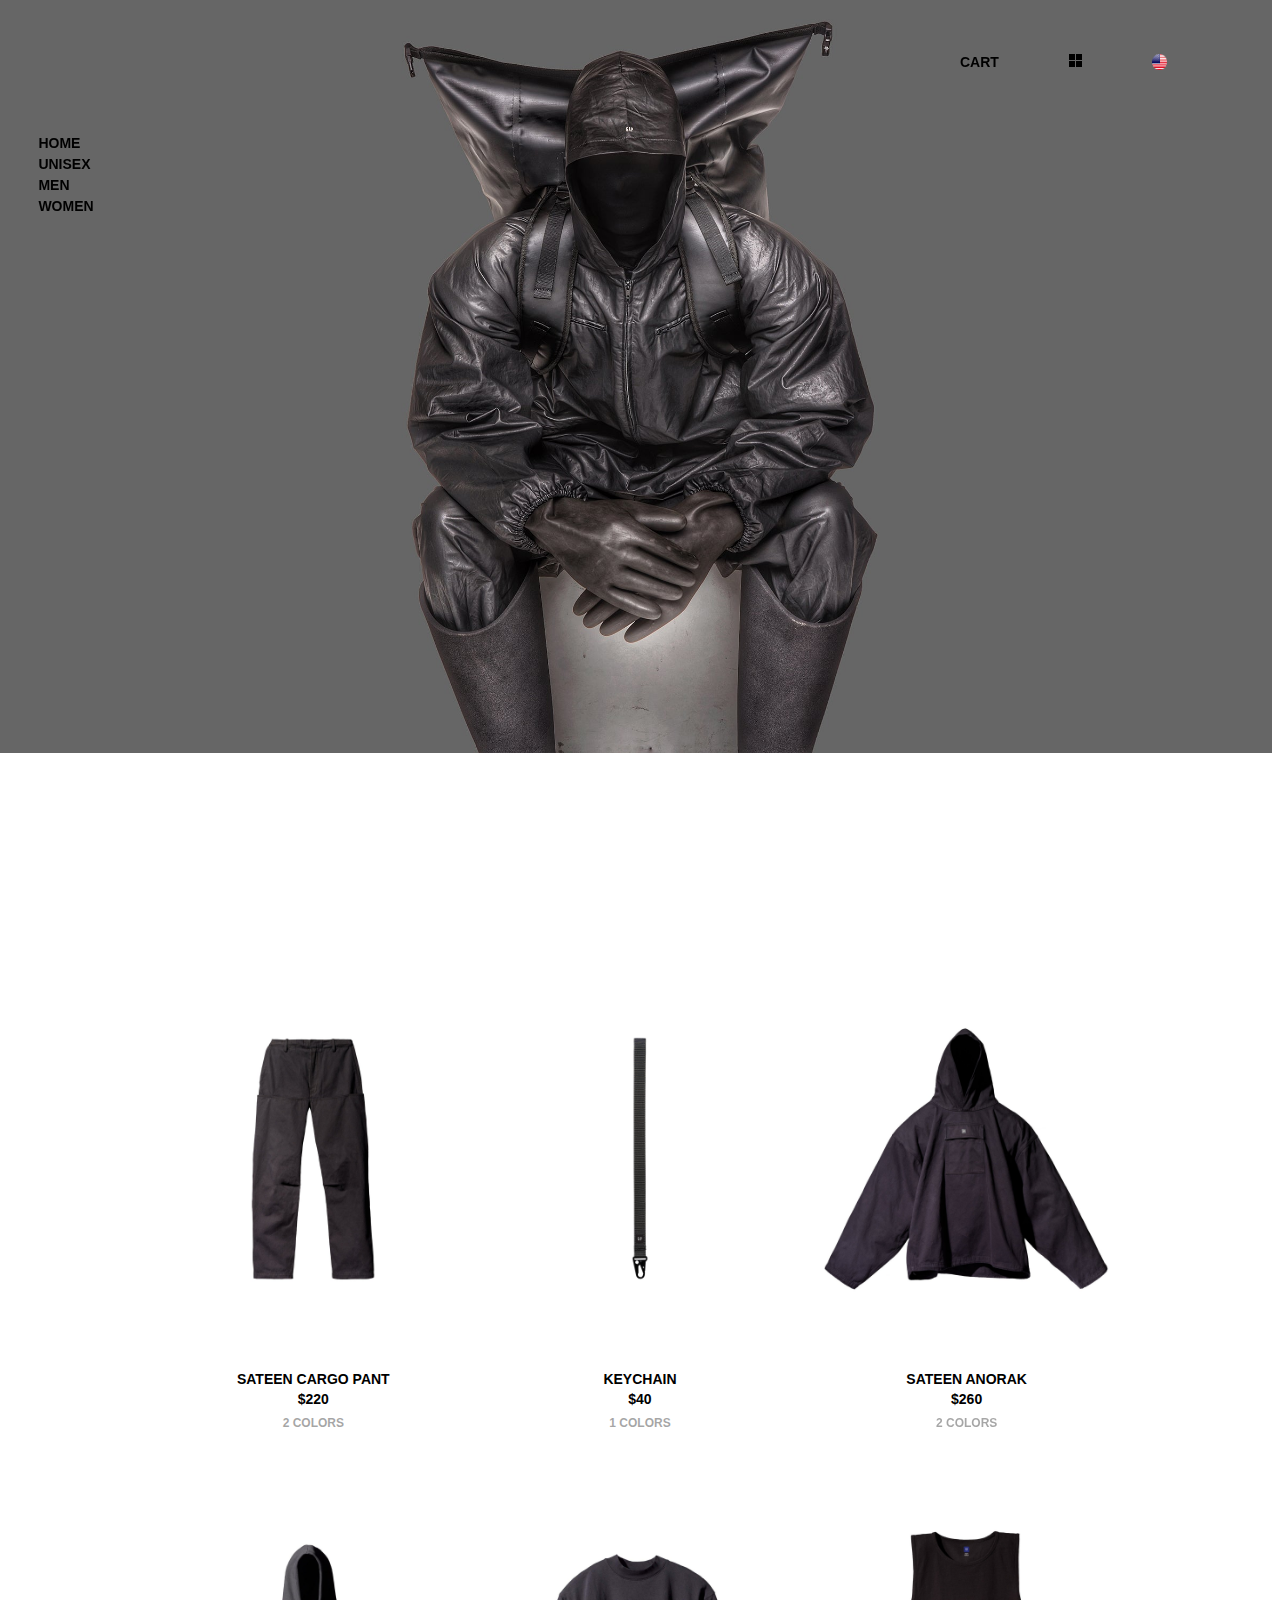
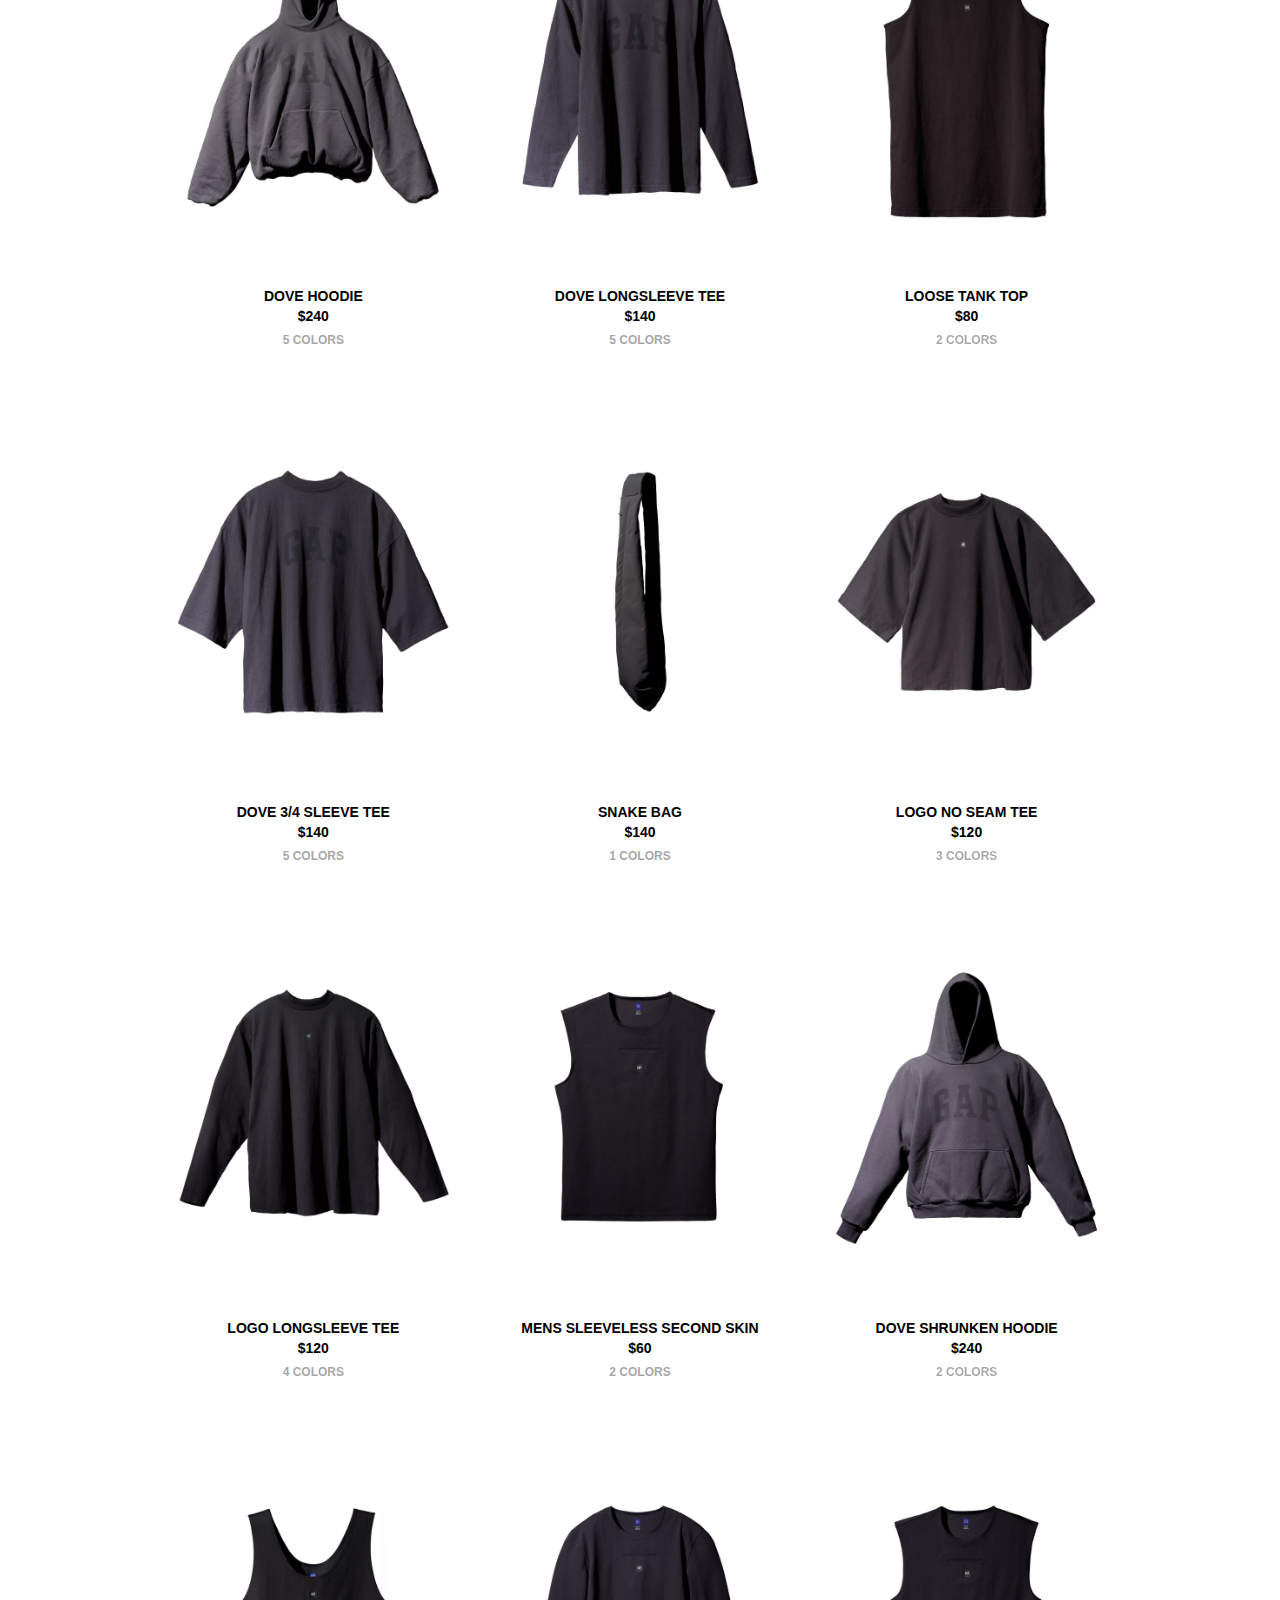
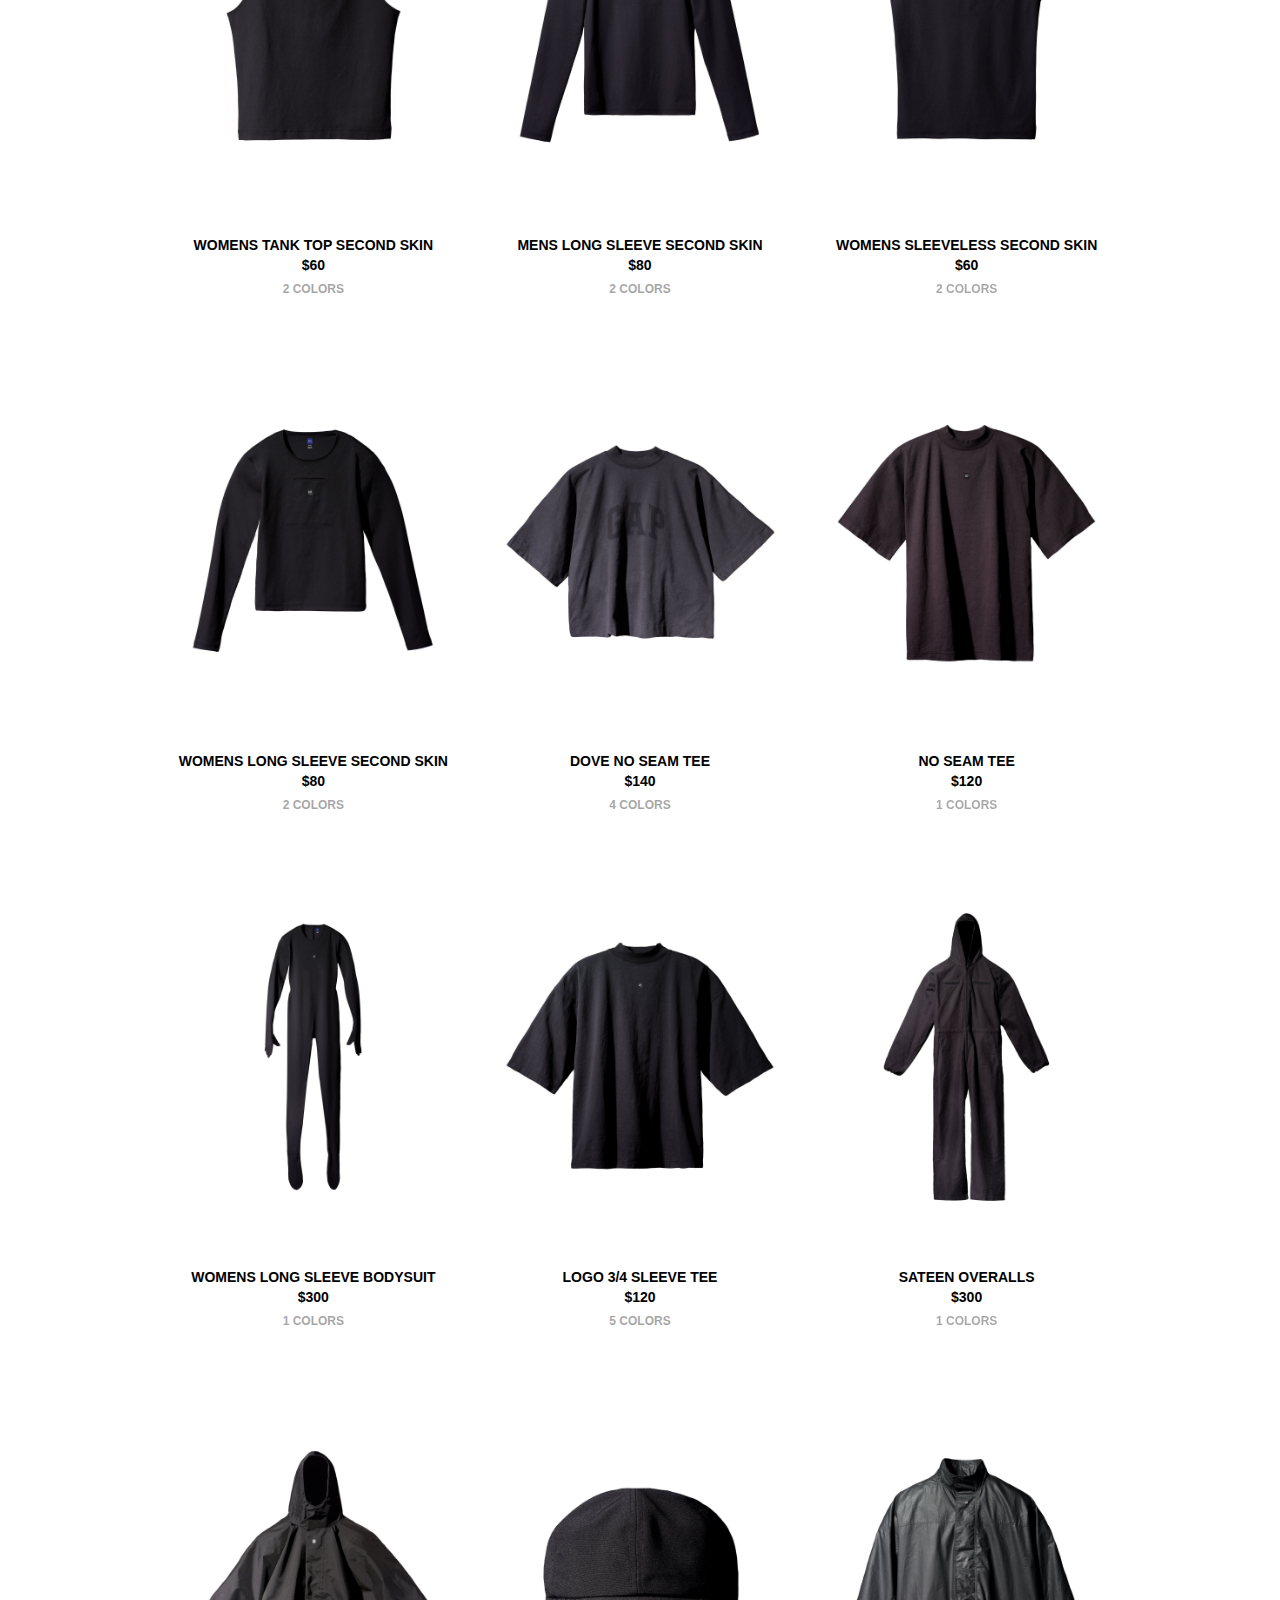
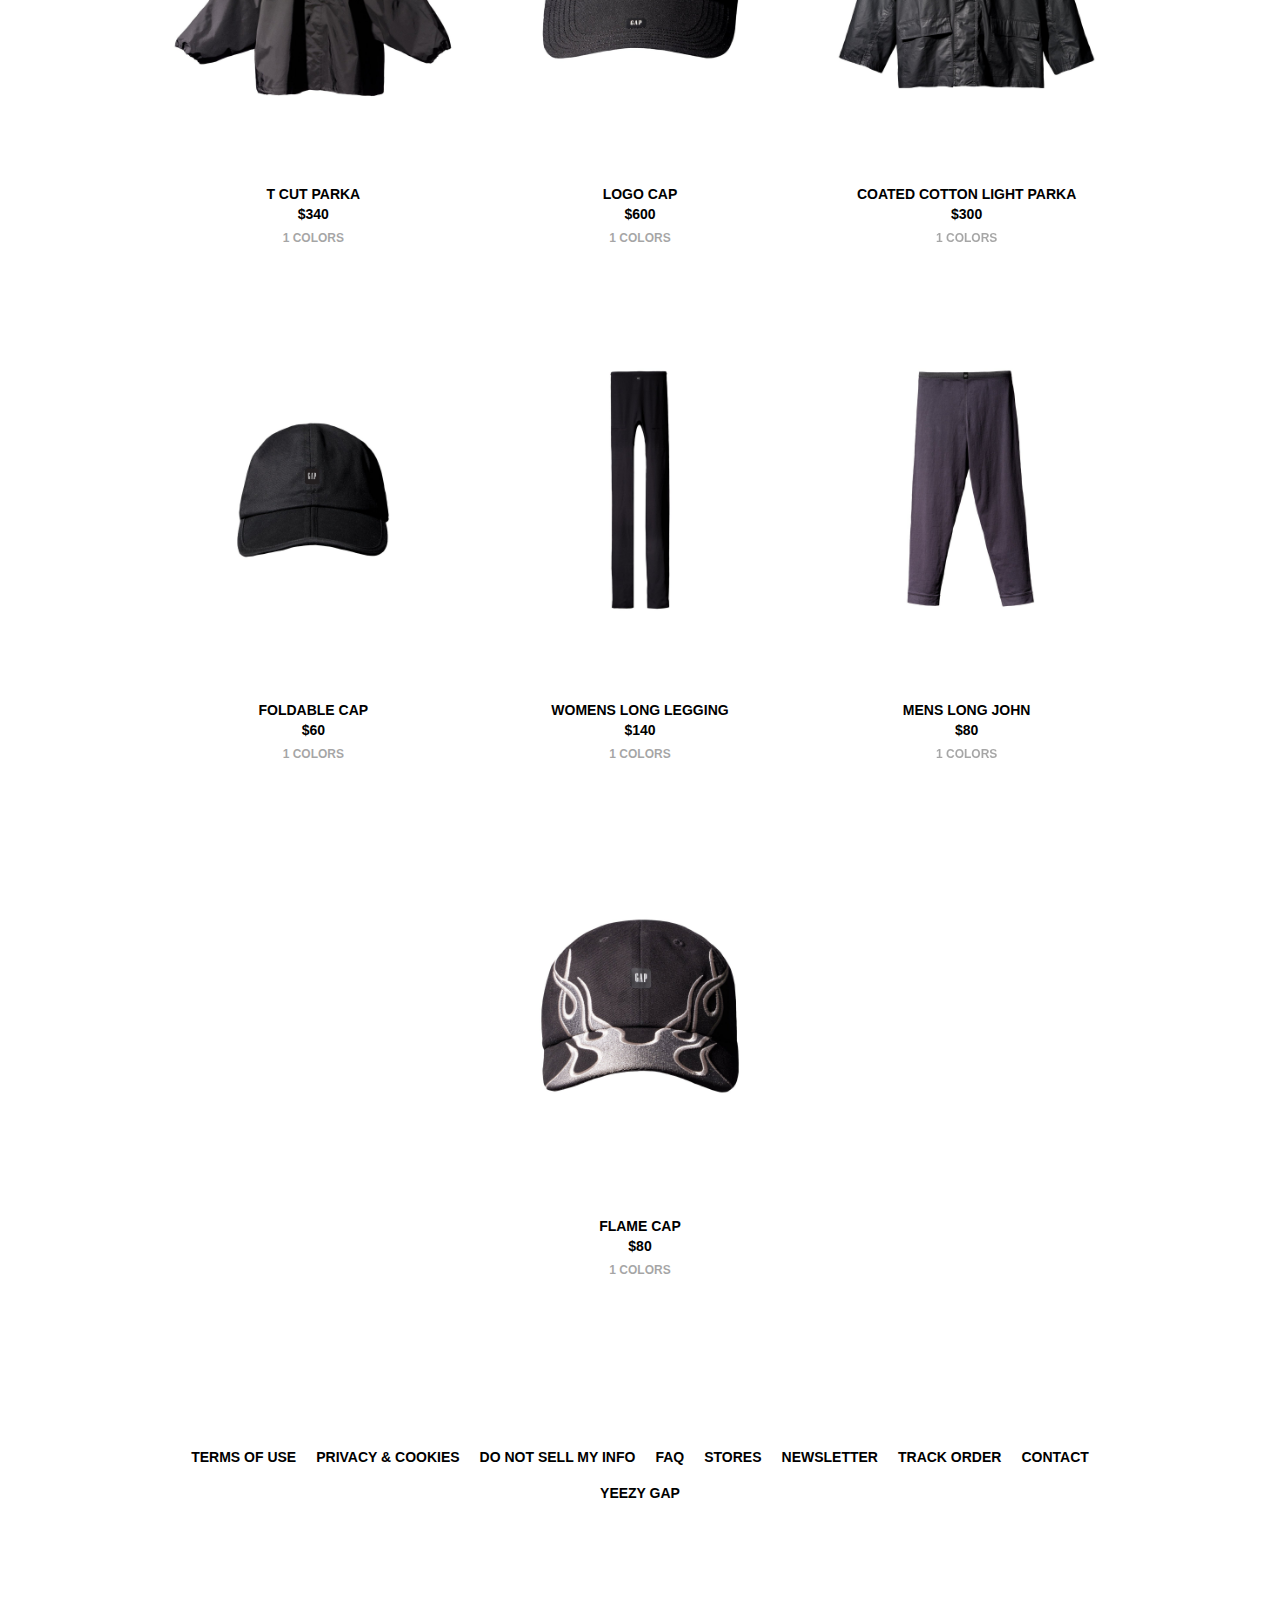
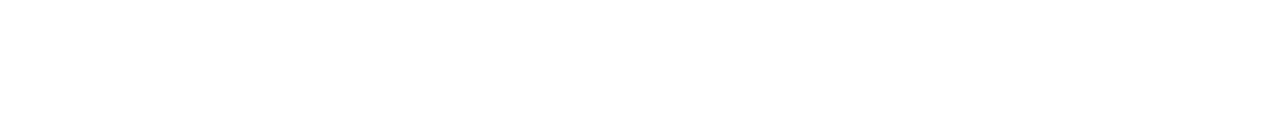
==== index.html @ c9dc6c86 "added filters function for nav bar" ====
<!DOCTYPE html>
<head>
    <title>YEEZY GAP – YEEZY GAP GLOBAL</title>
    <link rel="stylesheet" href="style.css">
    <link rel="shortcut icon" href="media/yzy.png" type="image/png">
</head>

<body>
    <div class="headimg">
    </div>
    <div class="navH">
        <!-- <a class="search">SEARCH</a> -->
        <a class="cart">CART</a>
        <a href="#productsGrid"]>
            <div class="gridIcon gridGap">
                <div></div>
                <div></div>
                <div></div>
                <div></div>
            </div>
        </a>
        <img src="media/us.png">
    </div>
    <div class="navV">
        <a href="index.html">home</a>
        <a class="unisex">unisex</a>
        <ul class="unisexCats hidden">
            <a href="#productsGrid" class="uAll" >All</a>
            <a href="#productsGrid" class="uTops">Tops</a>
            <a href="#productsGrid" class="uBottoms">Bottoms</a>
            <a href="#productsGrid" class="uOuterwear">Outerwear</a>
            <a href="#productsGrid" class="uAccessories">Accessories</a>
        </ul>
        <a class="men">men</a>
        <ul class="menCats hidden">
            <a href="#productsGrid" class="mAll">All</a>
            <a href="#productsGrid" class="mTops">Tops</a>
            <a href="#productsGrid" class="mBottoms">Bottoms</a>
            <a href="#productsGrid" class="mOuterwear">Outerwear</a>
            <a href="#productsGrid" class="mAccessories">Accessories</a>
        </ul>
        <a class="women">women</a>
        <ul class="womenCats hidden">
            <a href="#productsGrid" class="wAll">All</a>
            <a href="#productsGrid" class="wTops">Tops</a>
            <a href="#productsGrid" class="wBottoms">Bottoms</a>
            <a href="#productsGrid" class="wOuterwear">Outerwear</a>
            <a href="#productsGrid" class="wAccessories">Accessories</a>
        </ul>
    </div>
    <div class="productsGrid" id="productsGrid">
    </div>
    <div class="footer">
        <div>
            <a class="b_link" href="">TERMS OF USE</a>
            <a class="b_link" href="">PRIVACY & COOKIES</a>
            <a class="b_link" href="">DO NOT SELL MY INFO</a>
            <a class="b_link" href="">FAQ</a>
            <a class="b_link" href="">STORES</a>
            <a class="b_link" href="">NEWSLETTER</a>
            <a class="b_link" href="">TRACK ORDER</a>
            <a class="b_link" href="">CONTACT</a>
        </div>
        <div class="copy">YEEZY GAP</div>
    </div>

        <script type="module" src="script.js">
        </script>
</body>
---- style.css ----
body {
    overflow-x: hidden;
    font-family: 'SF Pro', Helvetica, Arial, sans-serif;
    margin: 0px;
}

.headimg {
    background-size: 100%;
    margin-top: -100px;
    margin-left: -8px;
    background-repeat: no-repeat;
    width: 100vw;
    height: 100vh;
    padding-bottom: 7.5%;
}

a {
    font-weight: 700;
    font-size: 14px;
    color: rgb(0, 0, 0);
    text-decoration: none;
    text-transform: uppercase;
}

.navH {
    position: fixed;
    left: 75%;
    top: 6%;
    display: flex;
    gap: 70px;
}

.navH img {
    width: 15px;
}

.navV {
    display: flex;
    flex-direction: column;
    gap: 5px;
    position: fixed;
    top: 15%;
    left: 3%;
}

.gridIcon {
    display: grid;
    grid-template-columns: 6px 6px;
    row-gap: 1px;
}

.gridIcon div {
    width: 6px;
    height: 6px;
    background-color: black;
}

.gridGap {
    column-gap: 1px;
}

.productsGrid {
    display: flex;
    padding: 100px 150px 0px 150px;
    flex-wrap: wrap;
    flex-direction: row;
    justify-content: space-around;
}

.productsGridScroll {
    display: flex;
    padding: 100px 150px 0px 150px;
    flex-wrap: nowrap;
    flex-direction: row;
    overflow-y: scroll;
    scrollbar-width: none;
}

.pic {
    width: 100%;
    height: 100%;
    cursor: pointer;
    margin-bottom: 35px;
}

.picScroll {
    width: 375px;
    height: 375px;
    cursor: pointer;
    margin-bottom: 35px;
}

.product {
    padding-bottom: 70px;
    width: 33.3%;
    display: flex;
    flex-direction: column;
}

.pic {
    width: 100%;
    height: 100%;
    cursor: pointer;
    margin-bottom: 35px;
}

.p_name,
.p_color,
.p_price {
    text-align: center;
    font-size: 14px;
    font-weight: 700;
}

.p_color {
    opacity: .35;
    font-size: 12px;
    margin-top: -5px;
}

.p_price {
    margin-top: -10px;
}

.footer {
    padding: 90px 0px 120px 0px;
    display: flex;
    align-items: center;
    flex-direction: column;
    gap: 10px;
}

.footer div {
    display: flex;
    font-weight: 600;
    font-size: 14px;
    gap: 20px;
}

.copy {
    display: inline;
    font-weight: 700;
    font-size: 14px;
    margin: 10px;
}

.unisexCats,
.womenCats,
.menCats {
    font-weight: 600;
    font-size: 13px;
    text-transform: uppercase;
    margin: 0px;
    padding: 0px;
    opacity: .3;
    display: flex;
    flex-direction: column;
}

.hidden {
    display: none;
}
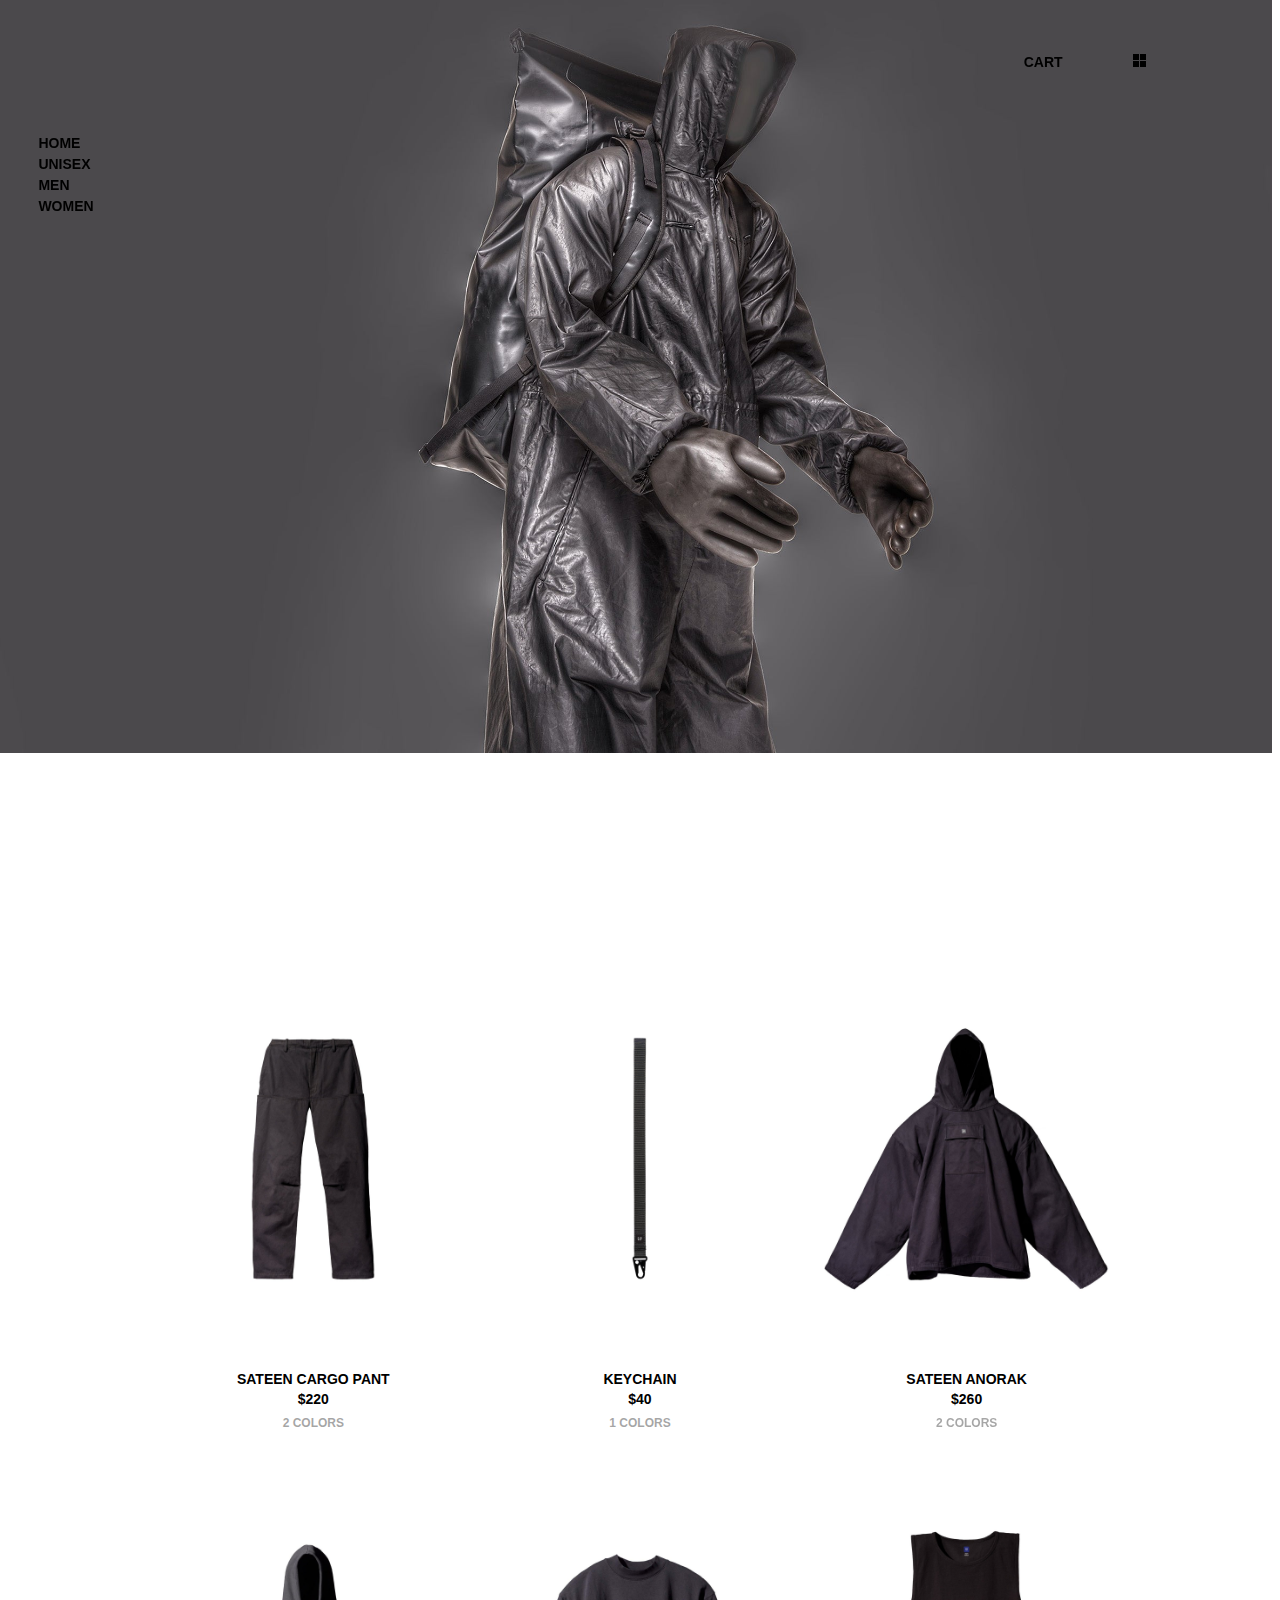
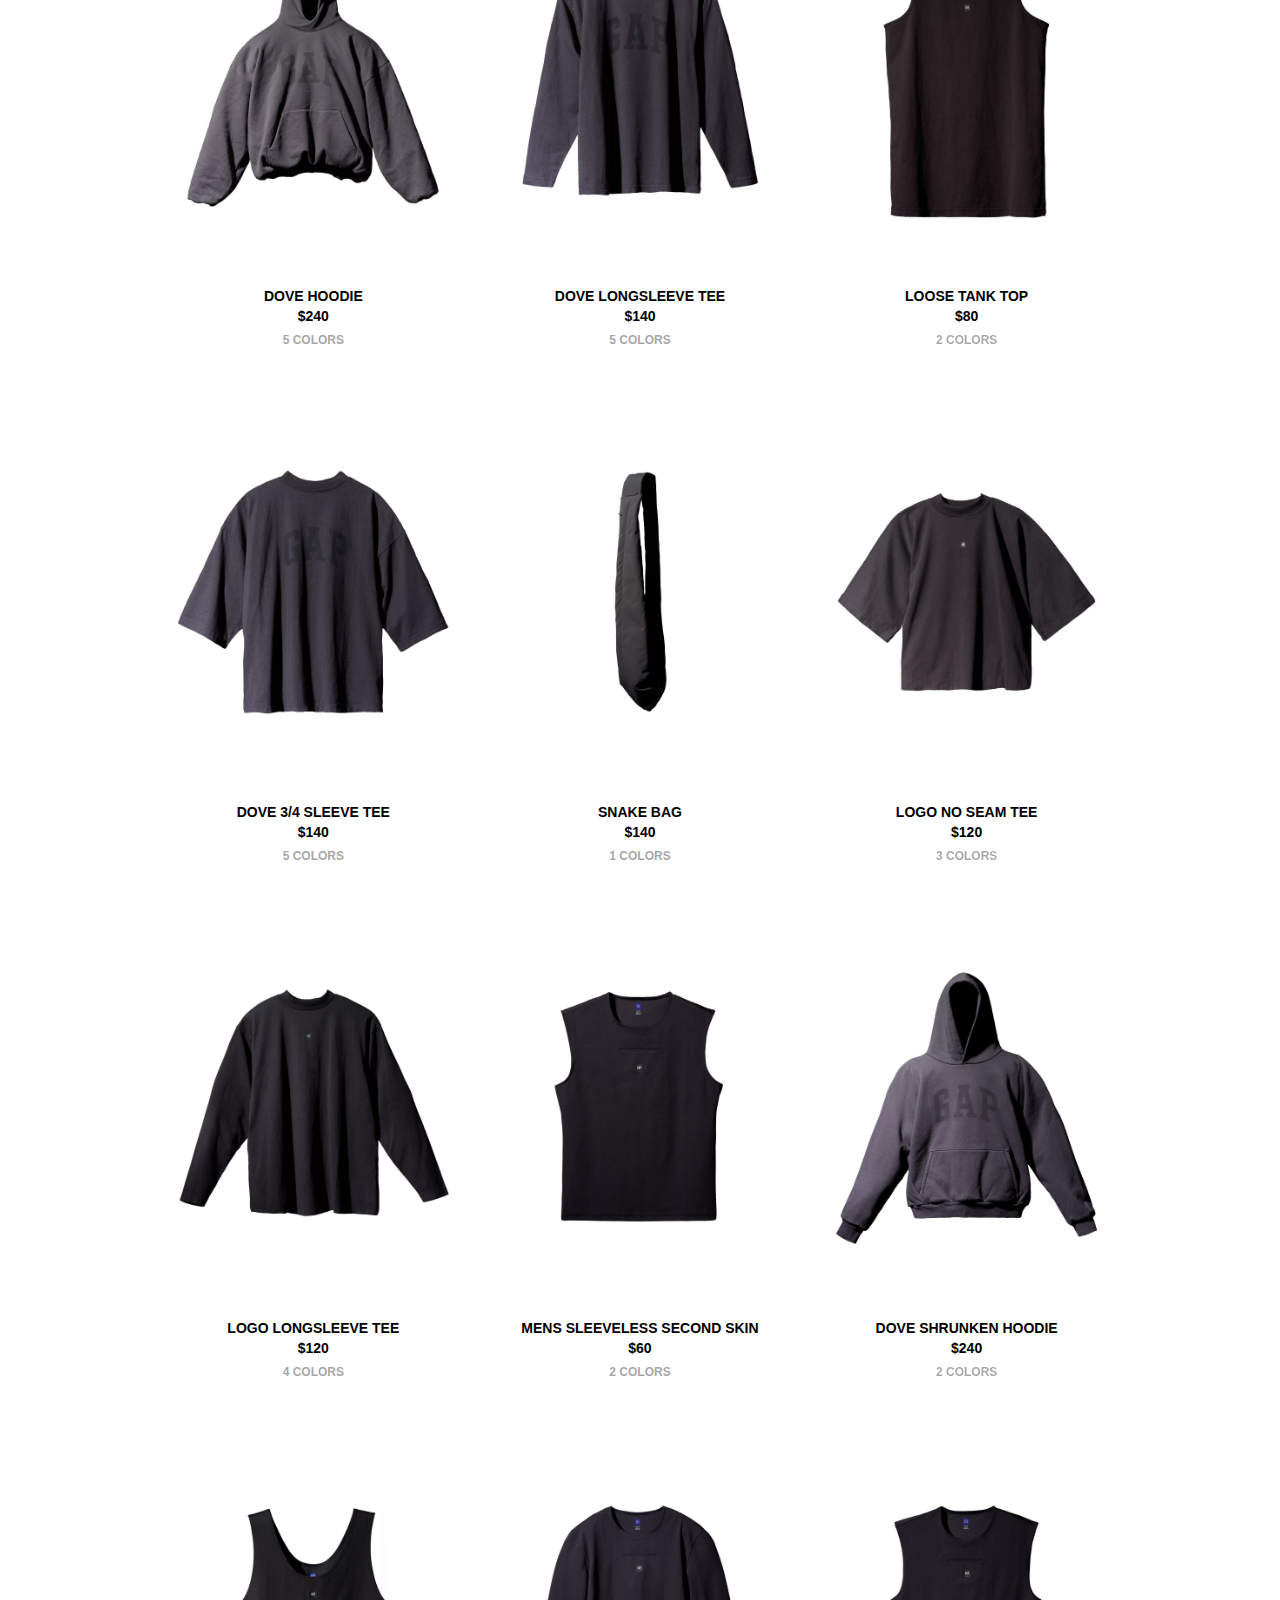
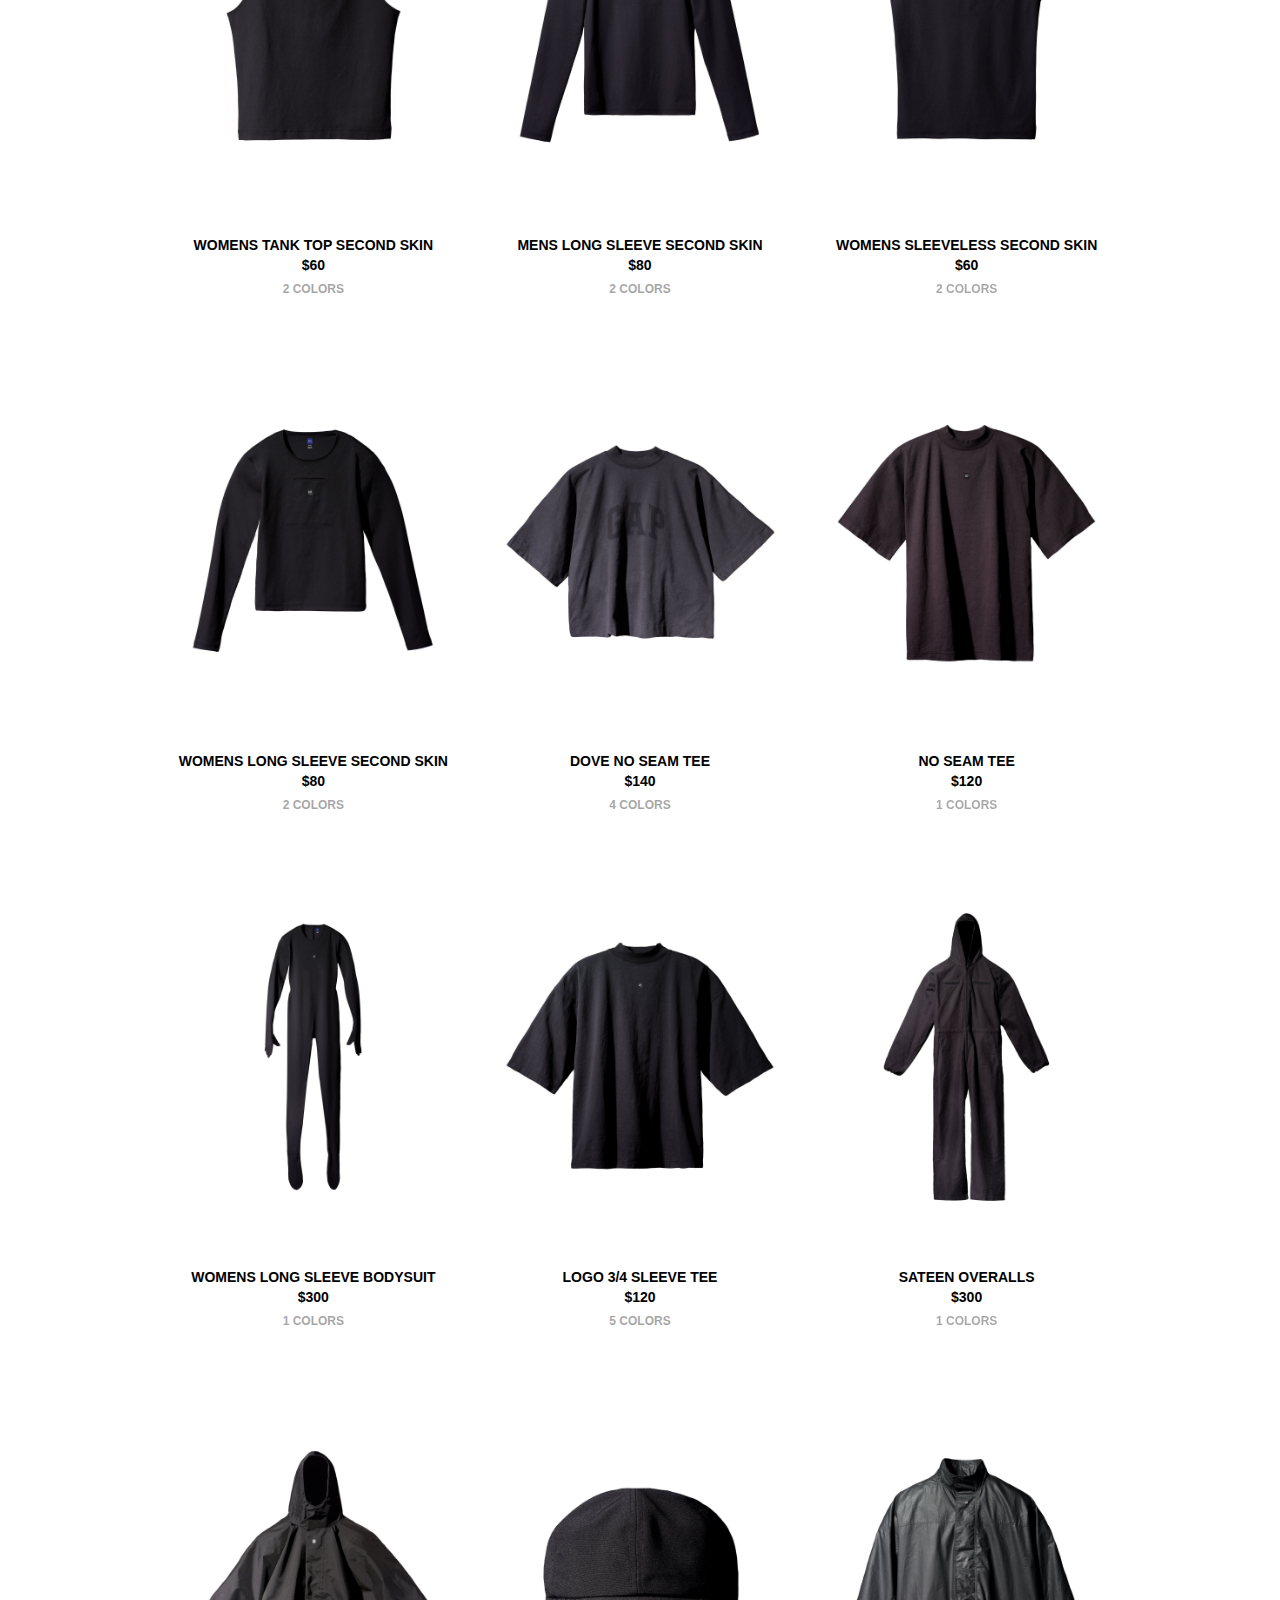
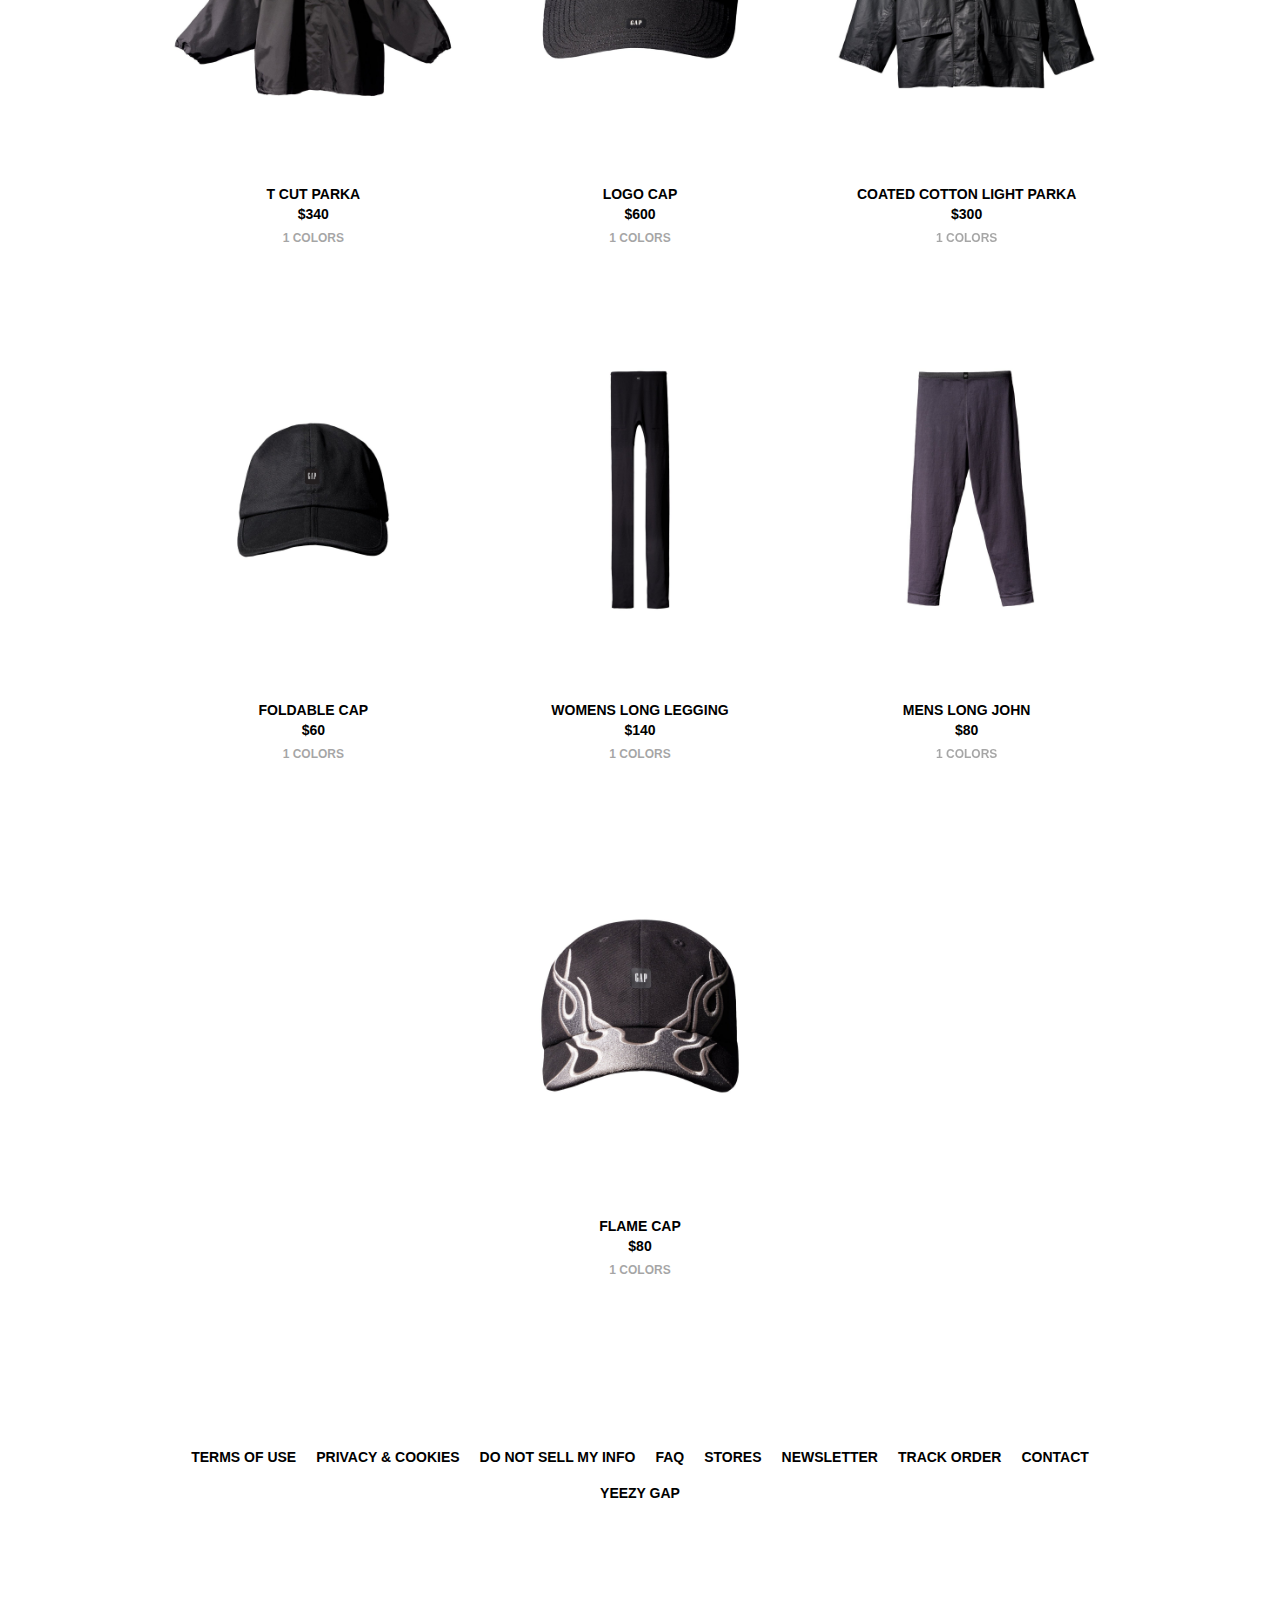
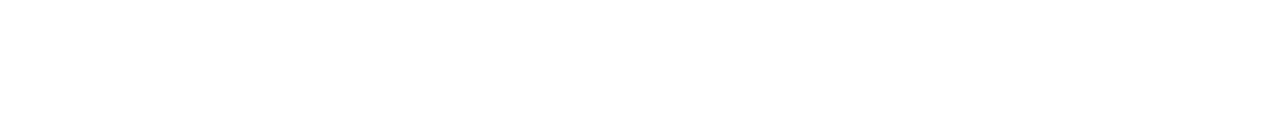
==== commit 72564854: "better looks" ====
--- a/index.html
+++ b/index.html
@@ -6,7 +6,7 @@
 </head>
 
 <body>
-    <div class="headimg">
+    <div class="headimg" id="headimg">
     </div>
     <div class="navH">
         <!-- <a class="search">SEARCH</a> -->
@@ -19,10 +19,9 @@
                 <div></div>
             </div>
         </a>
-        <img src="media/us.png">
     </div>
     <div class="navV">
-        <a href="index.html">home</a>
+        <a href="#headimg">home</a>
         <a class="unisex">unisex</a>
         <ul class="unisexCats hidden">
             <a href="#productsGrid" class="uAll" >All</a>
--- a/style.css
+++ b/style.css
@@ -2,6 +2,11 @@
     overflow-x: hidden;
     font-family: 'SF Pro', Helvetica, Arial, sans-serif;
     margin: 0px;
+}
+
+*::selection {
+    background-color: black;
+    color: white;
 }
 
 .headimg {
@@ -24,14 +29,10 @@
 
 .navH {
     position: fixed;
-    left: 75%;
+    right: 10.5%;
     top: 6%;
     display: flex;
     gap: 70px;
-}
-
-.navH img {
-    width: 15px;
 }
 
 .navV {
@@ -148,11 +149,11 @@
 .womenCats,
 .menCats {
     font-weight: 600;
-    font-size: 13px;
+    font-size: 10px;
     text-transform: uppercase;
     margin: 0px;
     padding: 0px;
-    opacity: .3;
+    opacity: .5;
     display: flex;
     flex-direction: column;
 }
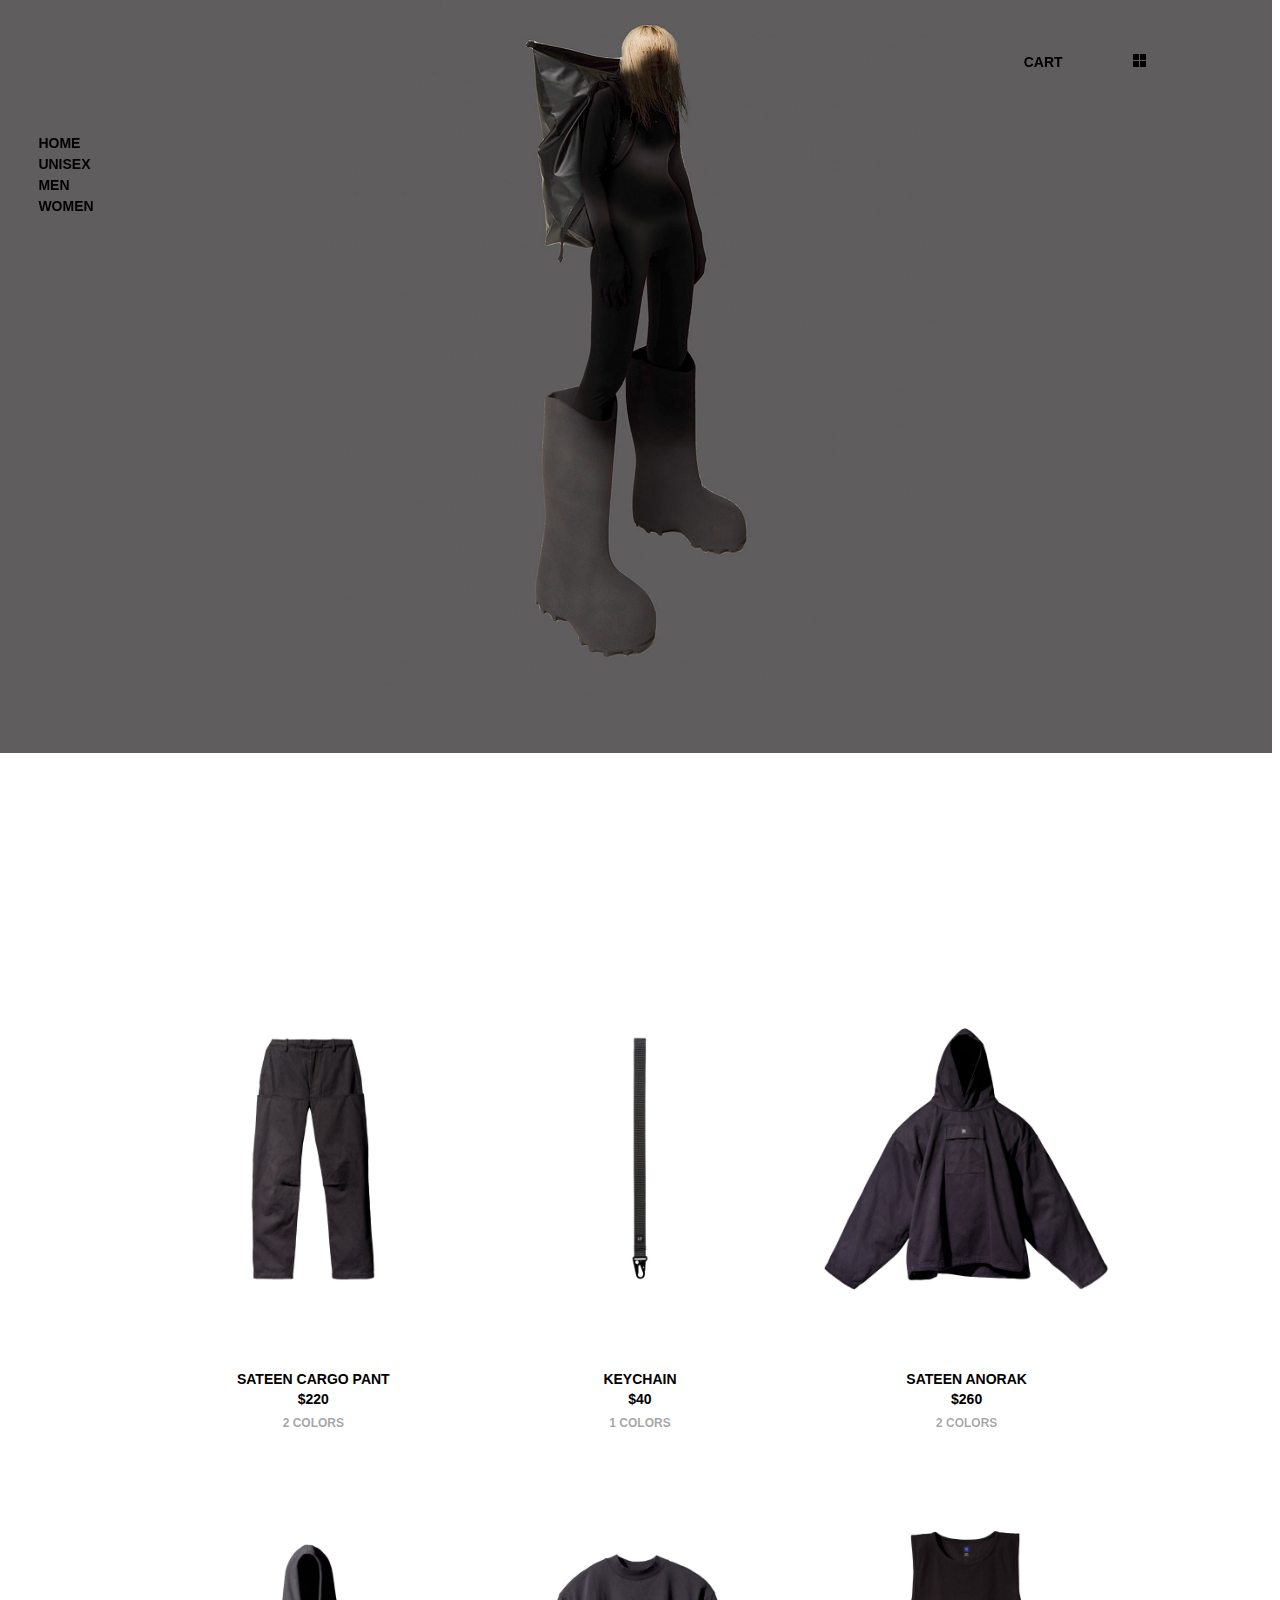
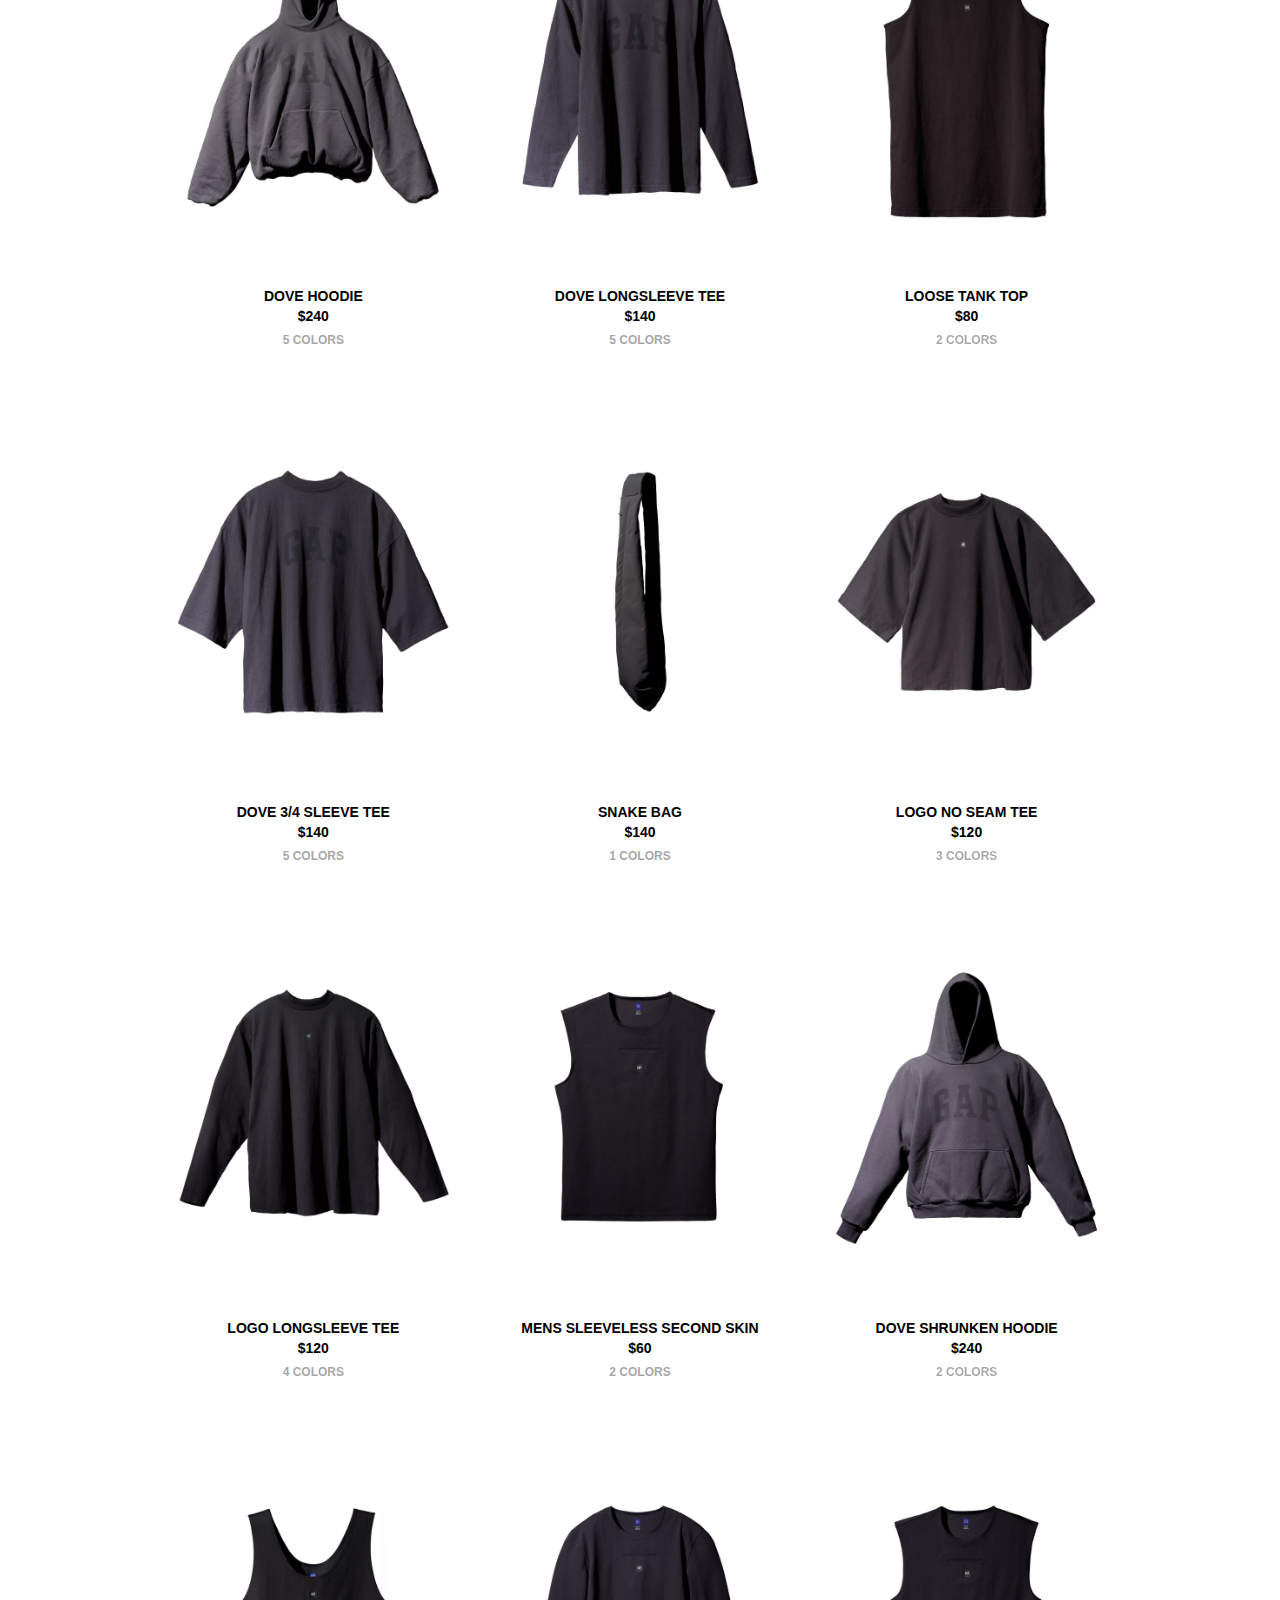
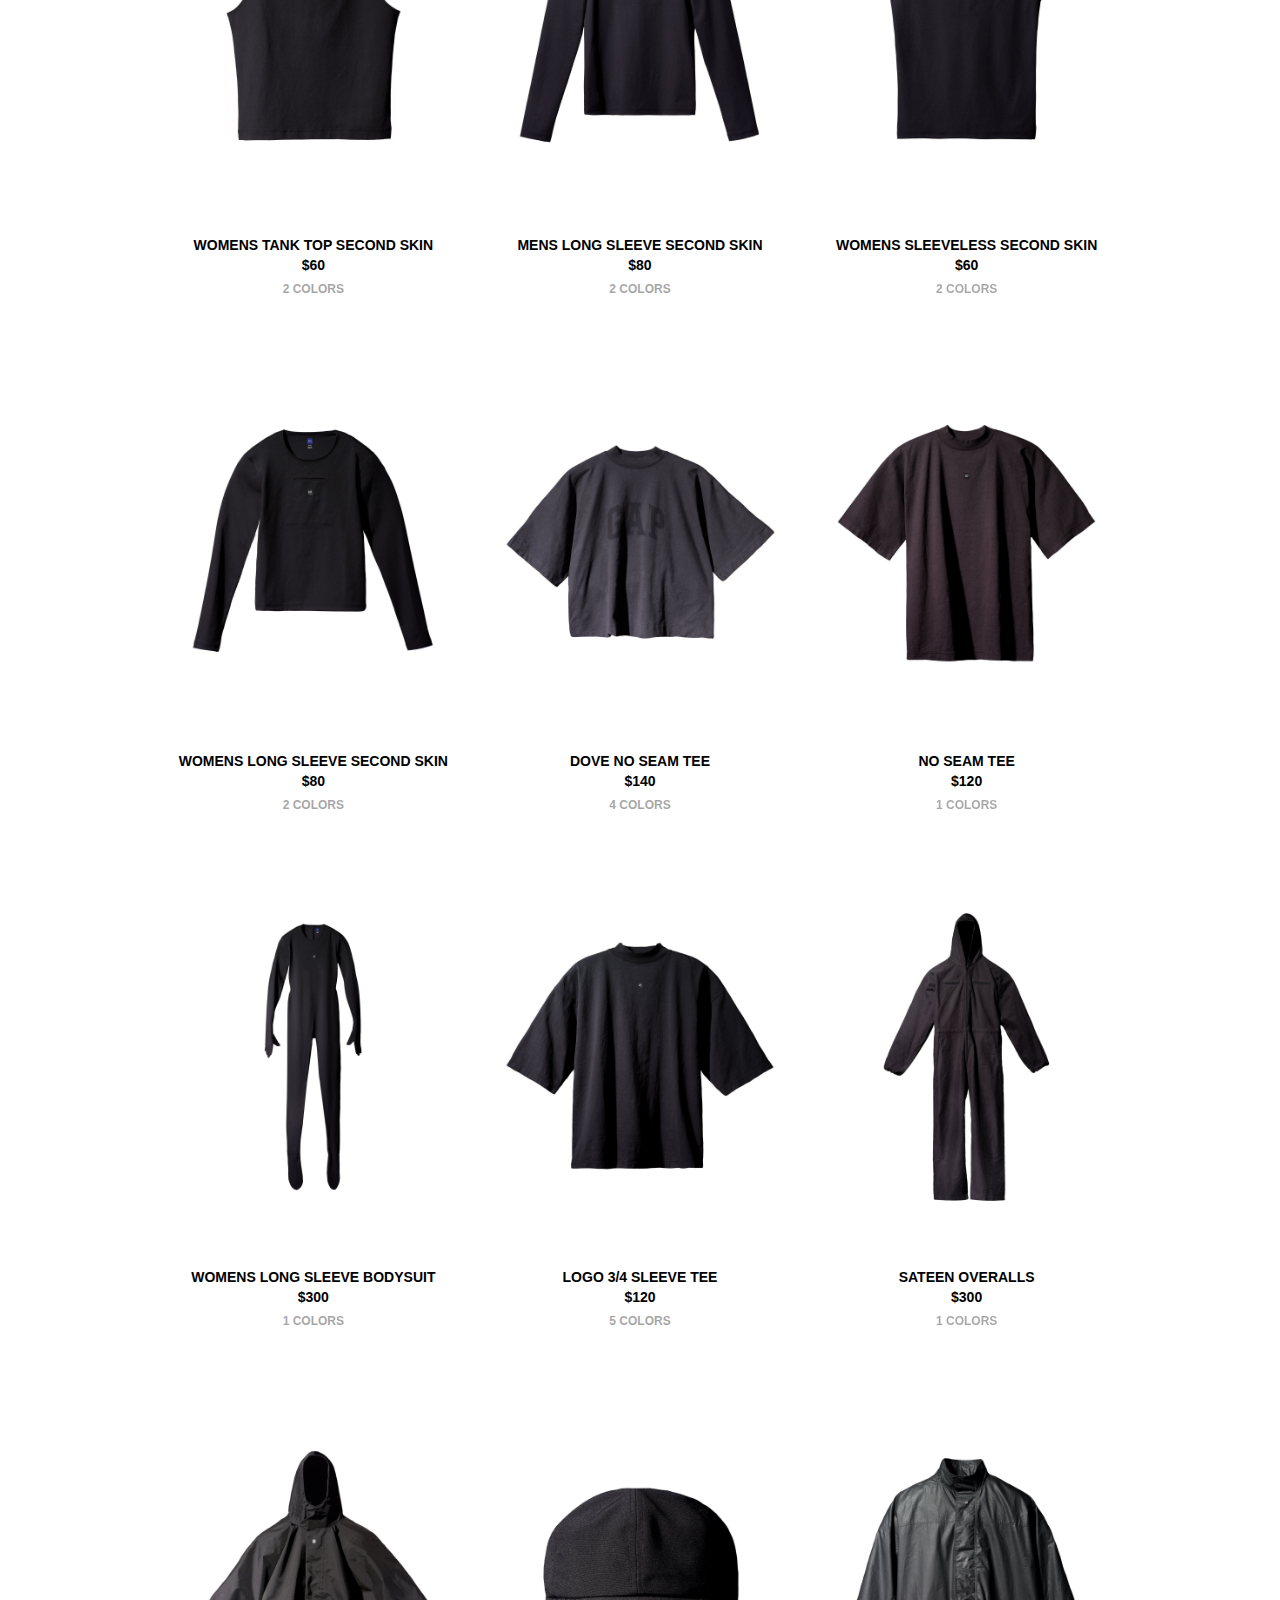
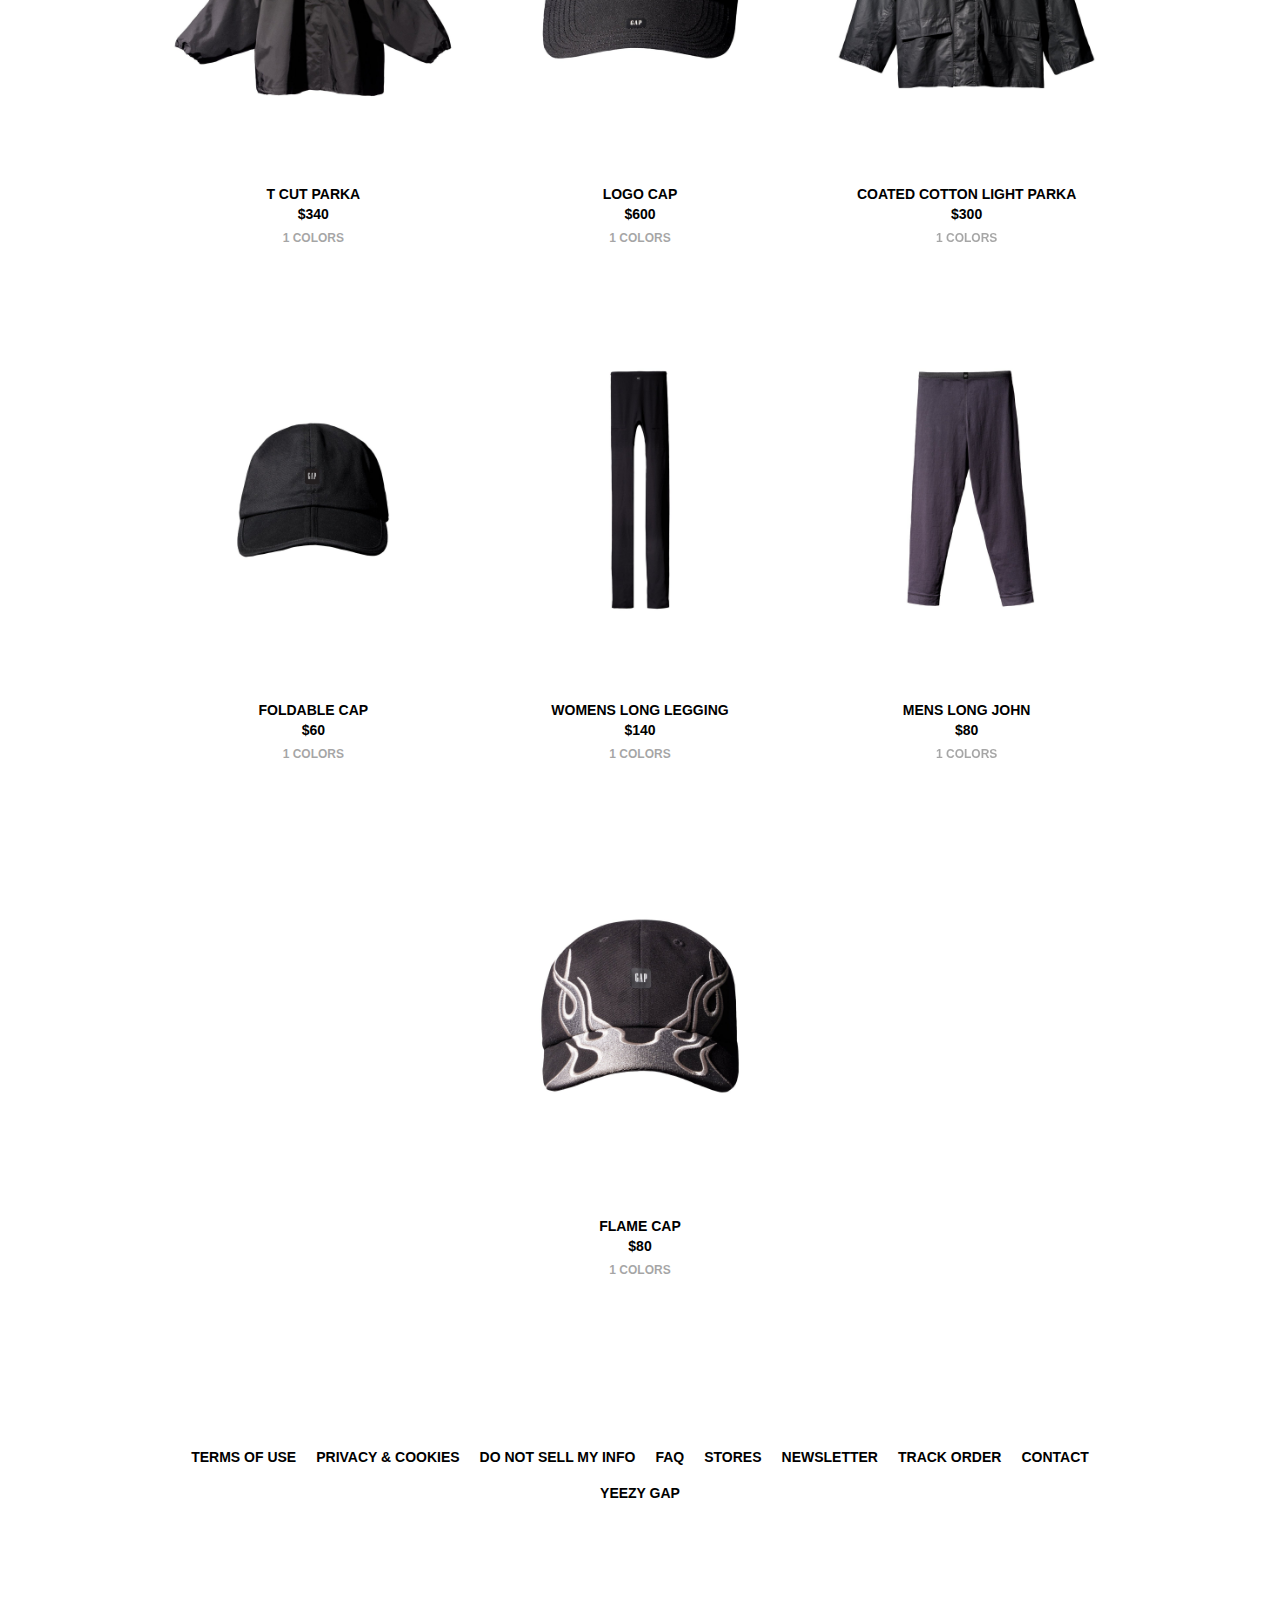
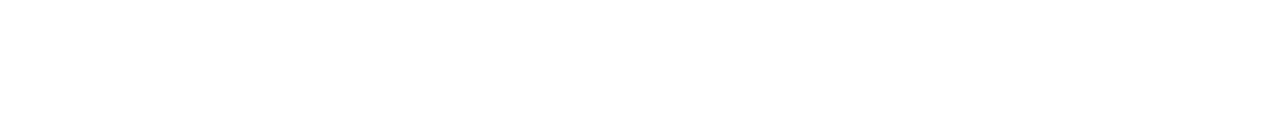
==== commit d0359341: "cart page and fuction draft" ====
--- a/index.html
+++ b/index.html
@@ -10,7 +10,7 @@
     </div>
     <div class="navH">
         <!-- <a class="search">SEARCH</a> -->
-        <a class="cart">CART</a>
+        <a href="cart.html" class="cart">CART</a>
         <a href="#productsGrid"]>
             <div class="gridIcon gridGap">
                 <div></div>
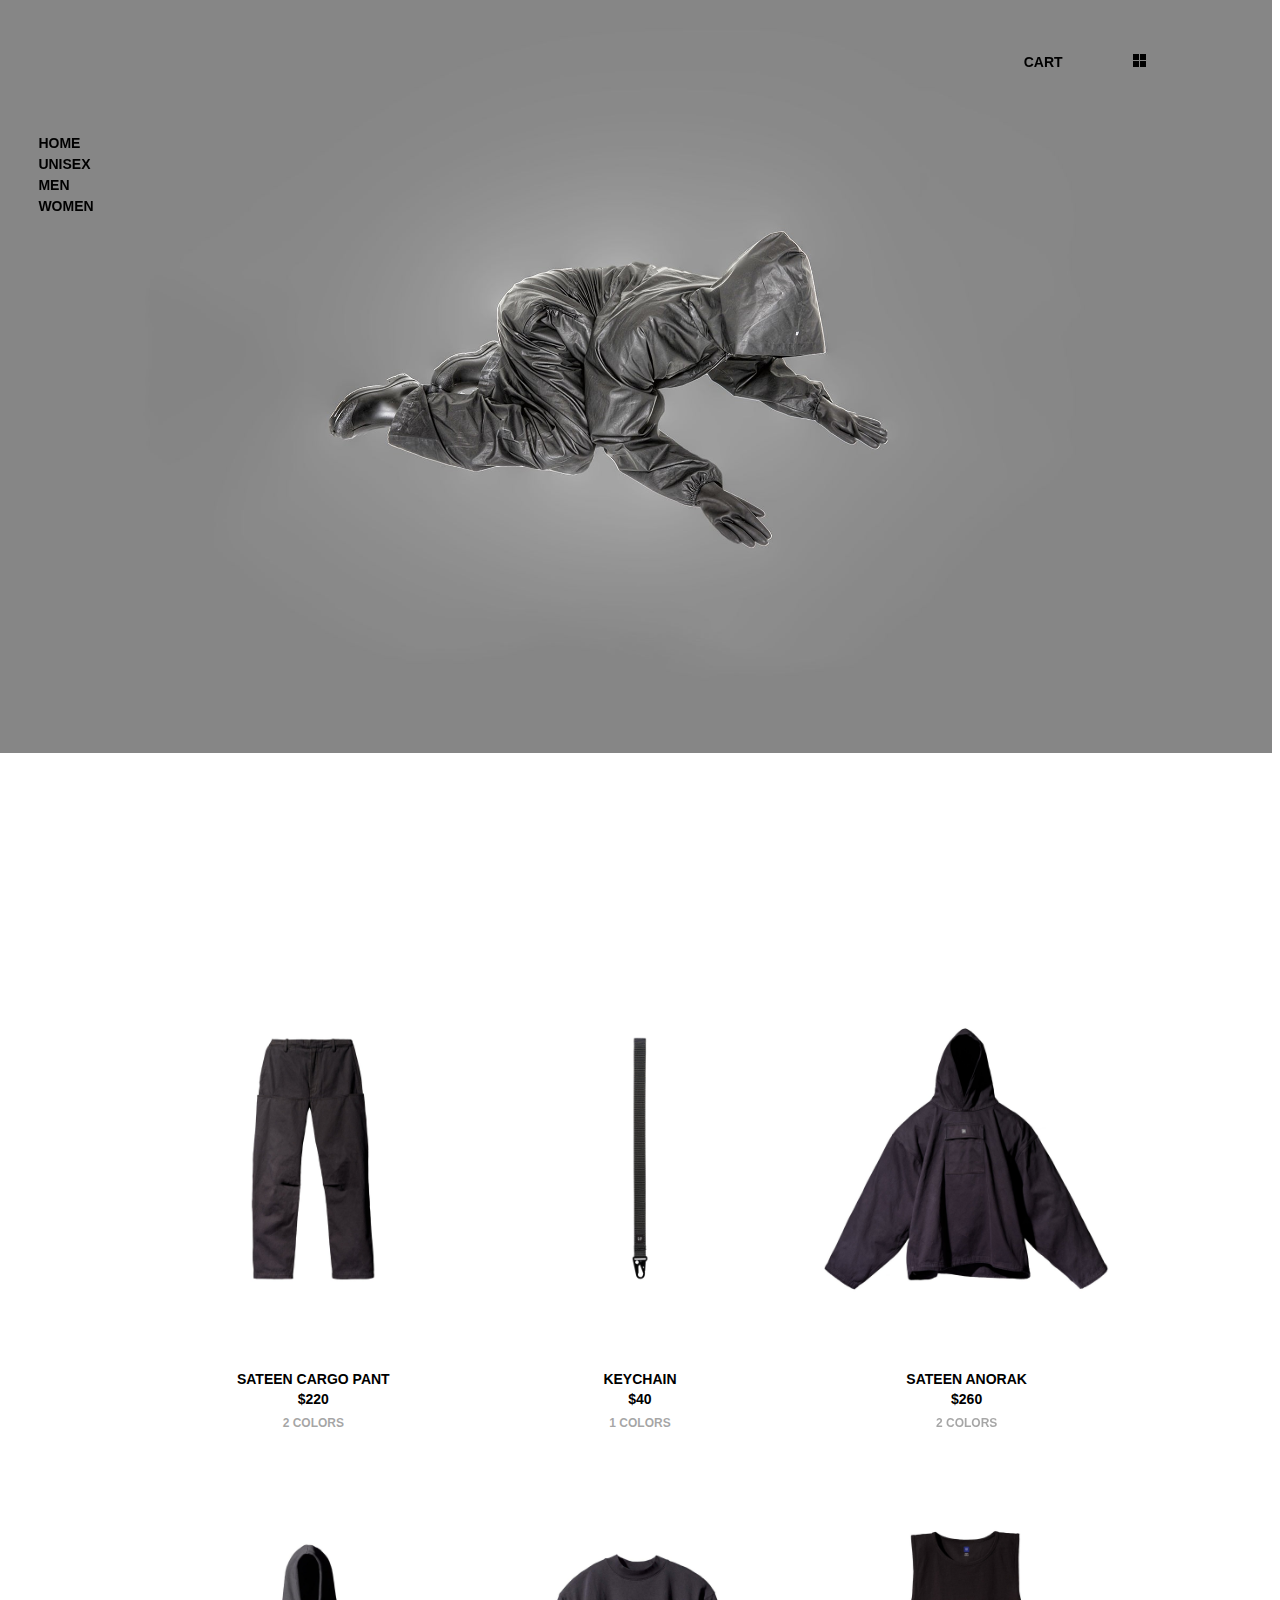
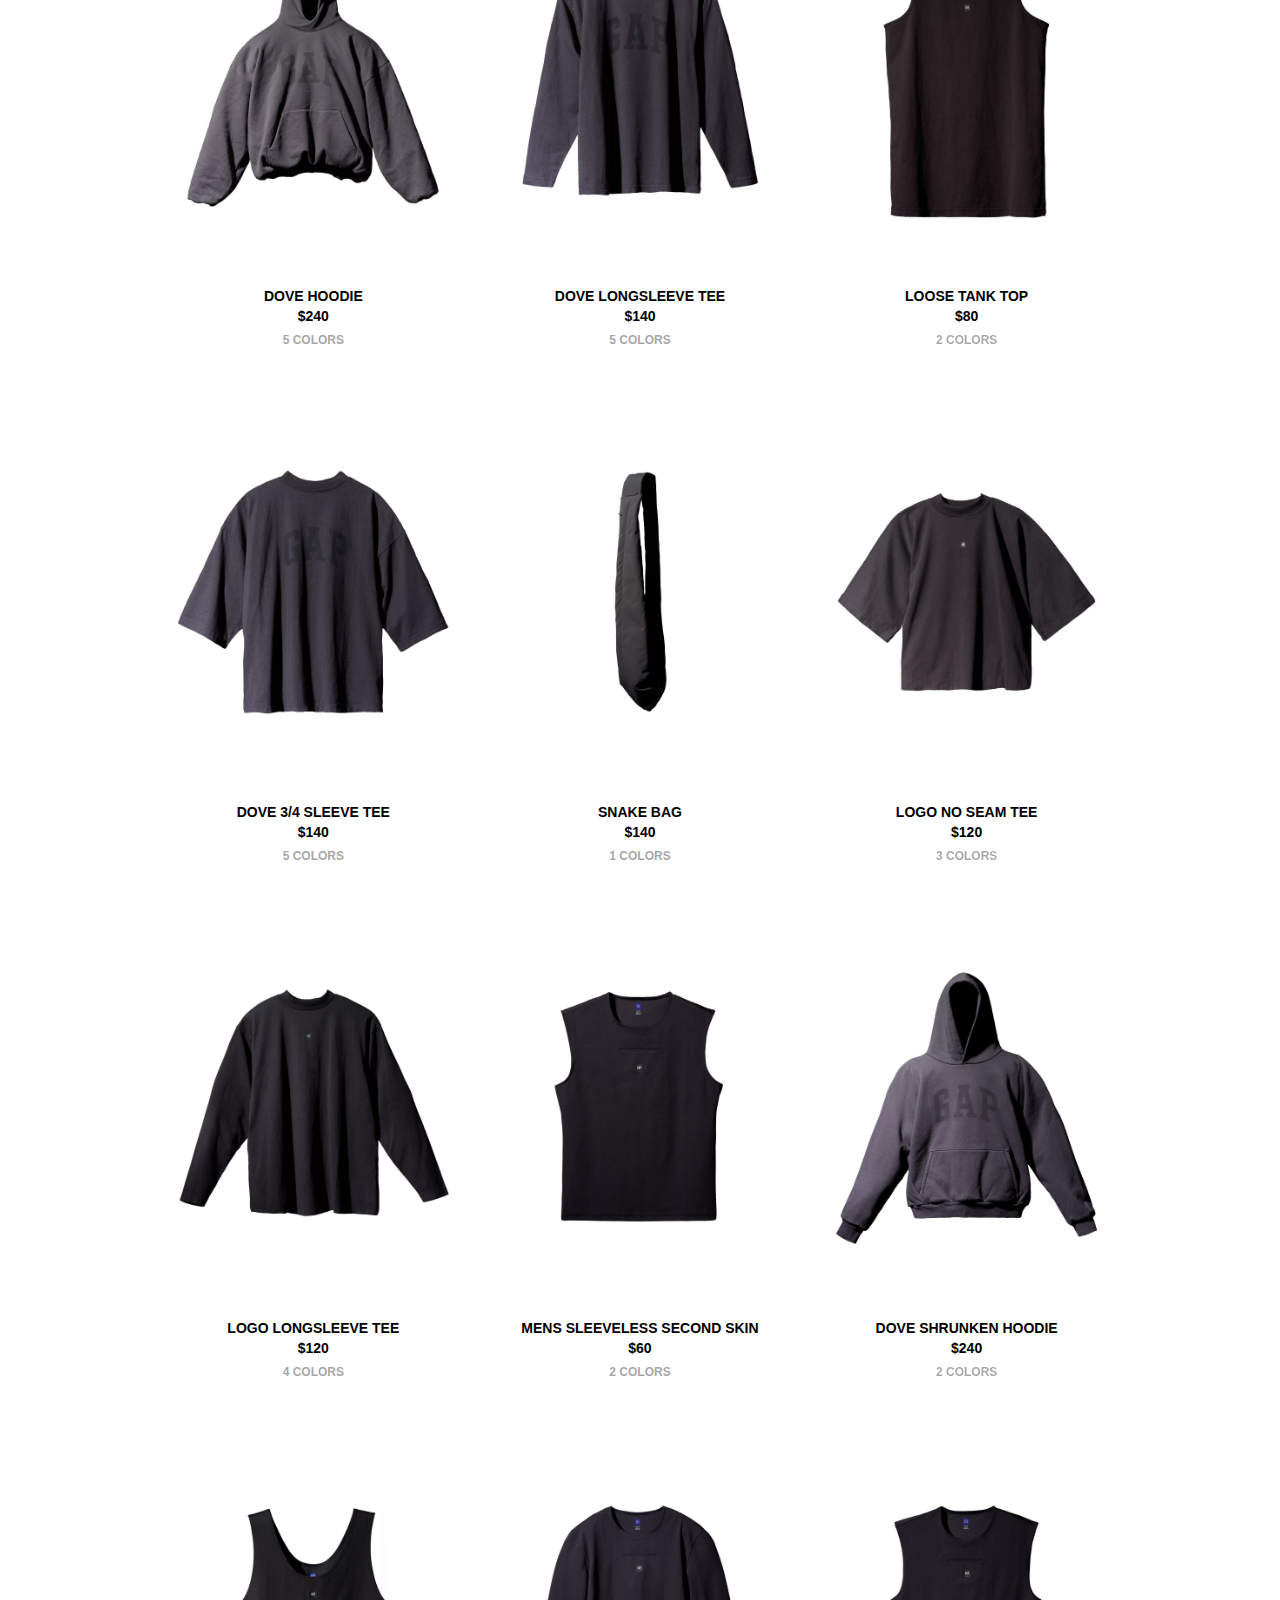
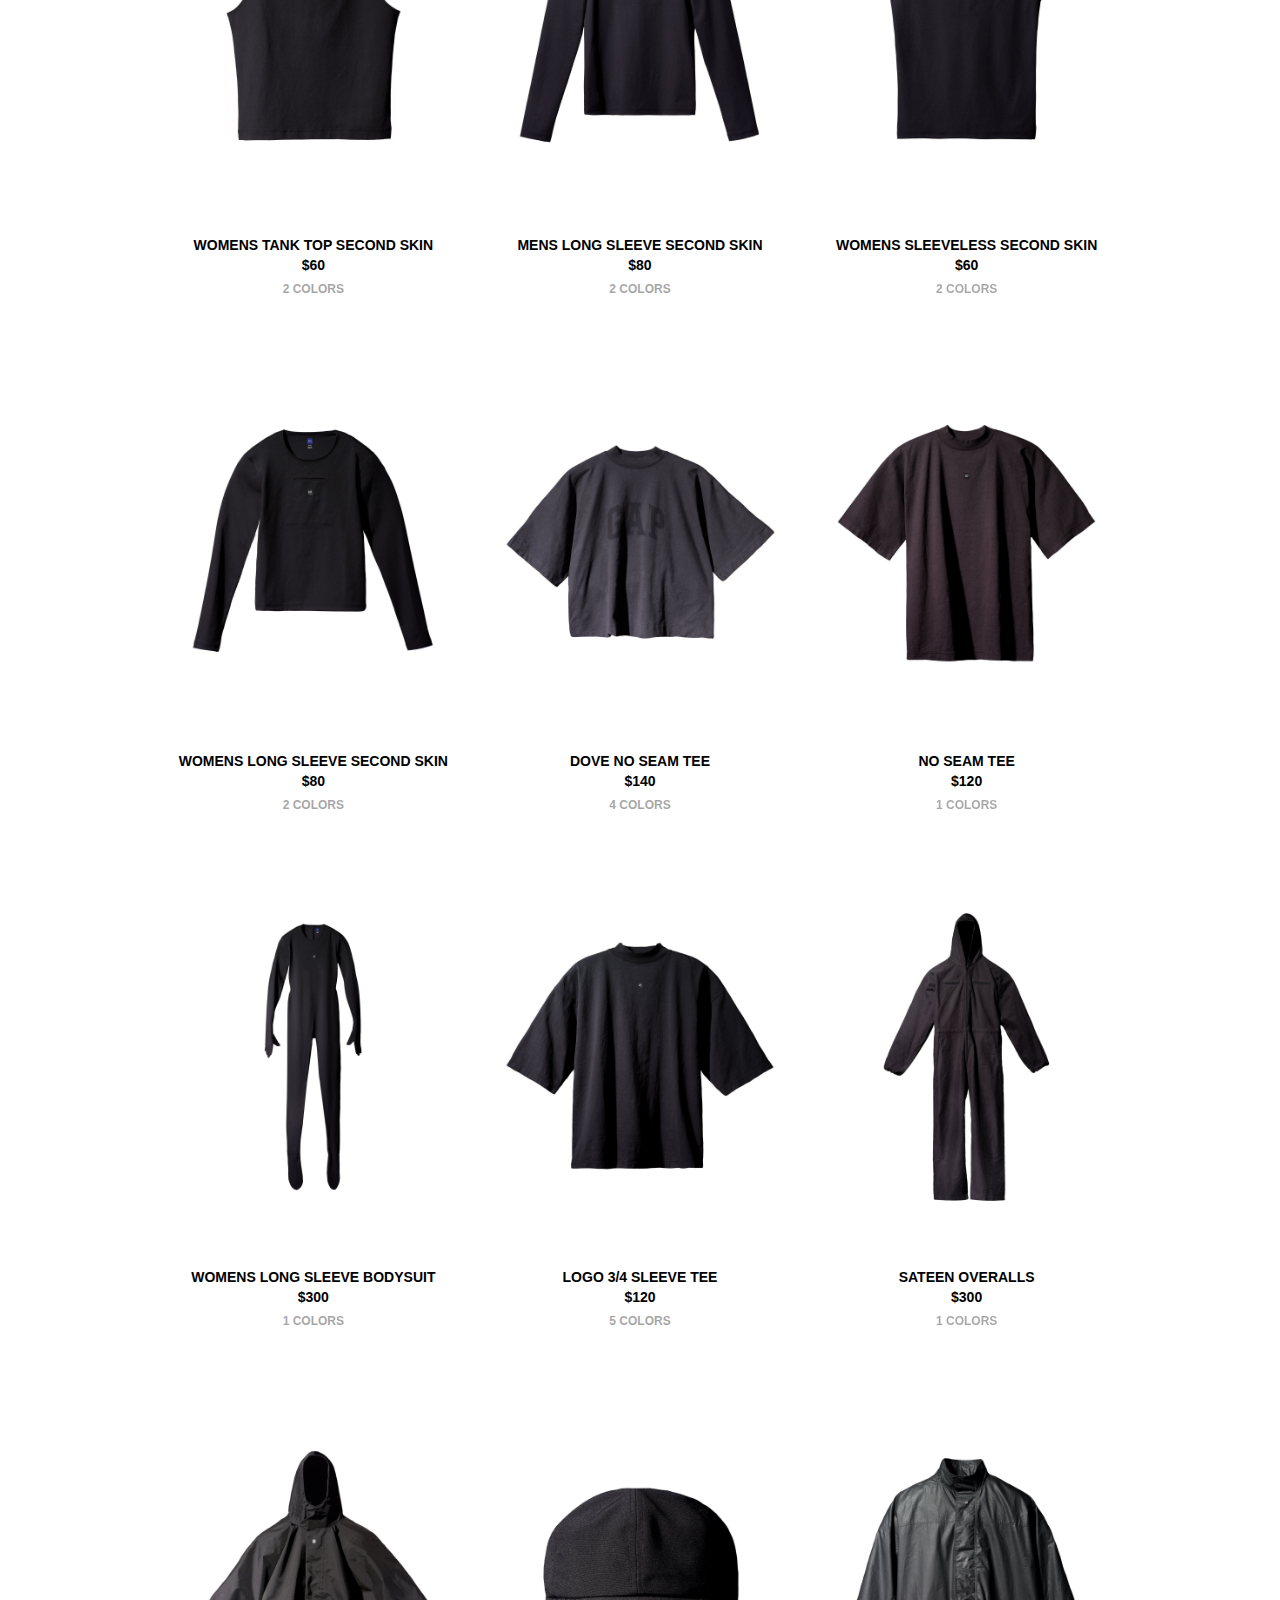
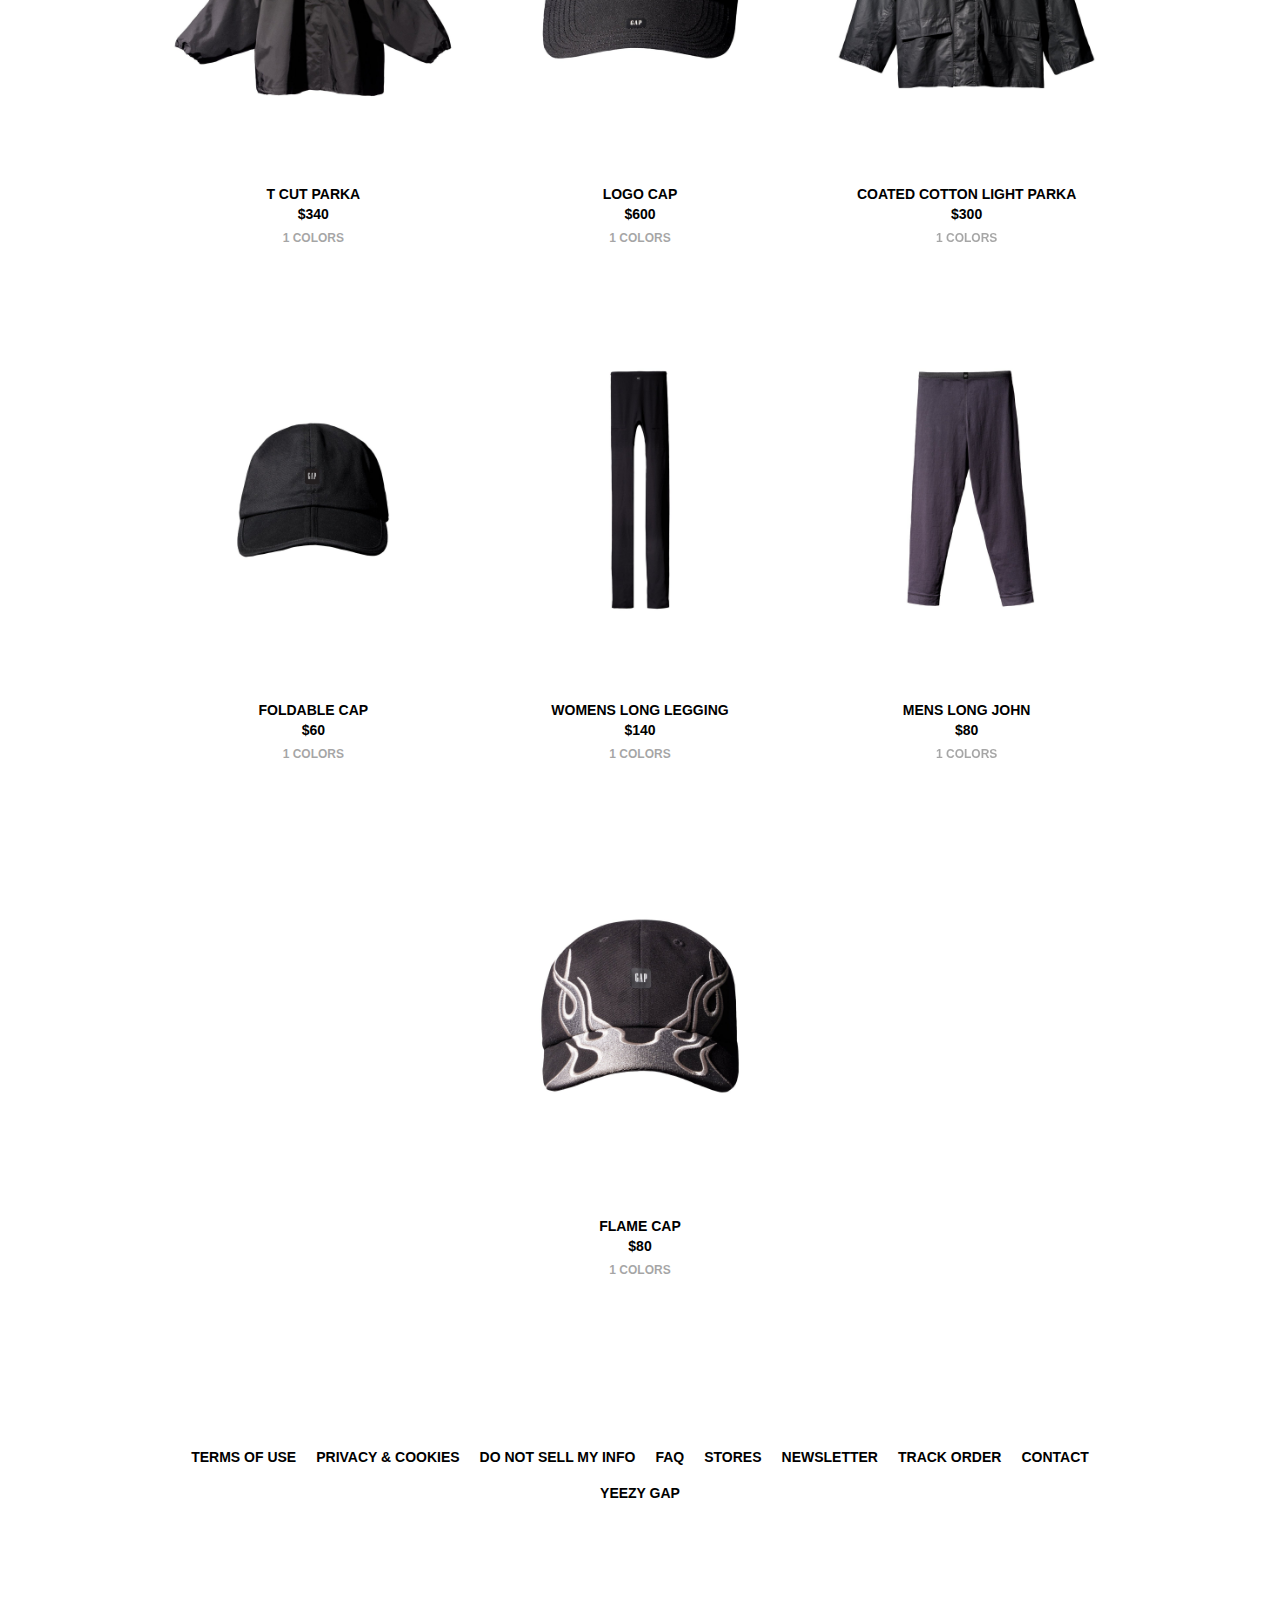
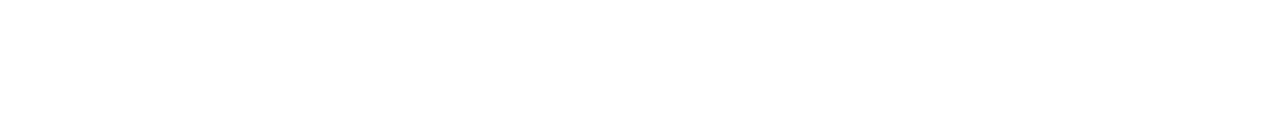
==== commit f678ca17: "cart functions" ====
--- a/index.html
+++ b/index.html
@@ -1,68 +1,64 @@
 <!DOCTYPE html>
 <head>
-    <title>YEEZY GAP – YEEZY GAP GLOBAL</title>
-    <link rel="stylesheet" href="style.css">
-    <link rel="shortcut icon" href="media/yzy.png" type="image/png">
+  <title>YEEZY GAP – YEEZY GAP GLOBAL</title>
+  <link rel="stylesheet" href="style.css" />
+  <link rel="shortcut icon" href="media/yzy.png" type="image/png" />
 </head>
 
 <body>
-    <div class="headimg" id="headimg">
+  <div class="headimg" id="headimg"></div>
+  <div class="navH">
+    <a href="cart.html" class="cart">CART</a>
+    <a href="#productsGrid" ]>
+      <div class="gridIcon gridGap">
+        <div></div>
+        <div></div>
+        <div></div>
+        <div></div>
+      </div>
+    </a>
+  </div>
+  <div class="navV">
+    <a href="#headimg">home</a>
+    <a class="unisex">unisex</a>
+    <ul class="unisexCats hidden">
+      <a href="#productsGrid" class="uAll">All</a>
+      <a href="#productsGrid" class="uTops">Tops</a>
+      <a href="#productsGrid" class="uBottoms">Bottoms</a>
+      <a href="#productsGrid" class="uOuterwear">Outerwear</a>
+      <a href="#productsGrid" class="uAccessories">Accessories</a>
+    </ul>
+    <a class="men">men</a>
+    <ul class="menCats hidden">
+      <a href="#productsGrid" class="mAll">All</a>
+      <a href="#productsGrid" class="mTops">Tops</a>
+      <a href="#productsGrid" class="mBottoms">Bottoms</a>
+      <a href="#productsGrid" class="mOuterwear">Outerwear</a>
+      <a href="#productsGrid" class="mAccessories">Accessories</a>
+    </ul>
+    <a class="women">women</a>
+    <ul class="womenCats hidden">
+      <a href="#productsGrid" class="wAll">All</a>
+      <a href="#productsGrid" class="wTops">Tops</a>
+      <a href="#productsGrid" class="wBottoms">Bottoms</a>
+      <a href="#productsGrid" class="wOuterwear">Outerwear</a>
+      <a href="#productsGrid" class="wAccessories">Accessories</a>
+    </ul>
+  </div>
+  <div class="productsGrid" id="productsGrid"></div>
+  <div class="footer">
+    <div>
+      <a class="b_link" href="">TERMS OF USE</a>
+      <a class="b_link" href="">PRIVACY & COOKIES</a>
+      <a class="b_link" href="">DO NOT SELL MY INFO</a>
+      <a class="b_link" href="">FAQ</a>
+      <a class="b_link" href="">STORES</a>
+      <a class="b_link" href="">NEWSLETTER</a>
+      <a class="b_link" href="">TRACK ORDER</a>
+      <a class="b_link" href="">CONTACT</a>
     </div>
-    <div class="navH">
-        <!-- <a class="search">SEARCH</a> -->
-        <a href="cart.html" class="cart">CART</a>
-        <a href="#productsGrid"]>
-            <div class="gridIcon gridGap">
-                <div></div>
-                <div></div>
-                <div></div>
-                <div></div>
-            </div>
-        </a>
-    </div>
-    <div class="navV">
-        <a href="#headimg">home</a>
-        <a class="unisex">unisex</a>
-        <ul class="unisexCats hidden">
-            <a href="#productsGrid" class="uAll" >All</a>
-            <a href="#productsGrid" class="uTops">Tops</a>
-            <a href="#productsGrid" class="uBottoms">Bottoms</a>
-            <a href="#productsGrid" class="uOuterwear">Outerwear</a>
-            <a href="#productsGrid" class="uAccessories">Accessories</a>
-        </ul>
-        <a class="men">men</a>
-        <ul class="menCats hidden">
-            <a href="#productsGrid" class="mAll">All</a>
-            <a href="#productsGrid" class="mTops">Tops</a>
-            <a href="#productsGrid" class="mBottoms">Bottoms</a>
-            <a href="#productsGrid" class="mOuterwear">Outerwear</a>
-            <a href="#productsGrid" class="mAccessories">Accessories</a>
-        </ul>
-        <a class="women">women</a>
-        <ul class="womenCats hidden">
-            <a href="#productsGrid" class="wAll">All</a>
-            <a href="#productsGrid" class="wTops">Tops</a>
-            <a href="#productsGrid" class="wBottoms">Bottoms</a>
-            <a href="#productsGrid" class="wOuterwear">Outerwear</a>
-            <a href="#productsGrid" class="wAccessories">Accessories</a>
-        </ul>
-    </div>
-    <div class="productsGrid" id="productsGrid">
-    </div>
-    <div class="footer">
-        <div>
-            <a class="b_link" href="">TERMS OF USE</a>
-            <a class="b_link" href="">PRIVACY & COOKIES</a>
-            <a class="b_link" href="">DO NOT SELL MY INFO</a>
-            <a class="b_link" href="">FAQ</a>
-            <a class="b_link" href="">STORES</a>
-            <a class="b_link" href="">NEWSLETTER</a>
-            <a class="b_link" href="">TRACK ORDER</a>
-            <a class="b_link" href="">CONTACT</a>
-        </div>
-        <div class="copy">YEEZY GAP</div>
-    </div>
+    <div class="copy">YEEZY GAP</div>
+  </div>
 
-        <script type="module" src="script.js">
-        </script>
+  <script type="module" src="script.js"></script>
 </body>
--- a/style.css
+++ b/style.css
@@ -66,6 +66,61 @@
     flex-wrap: wrap;
     flex-direction: row;
     justify-content: space-around;
+}
+
+
+
+.titleBar {
+    font-size: 20px;
+    display: flex;
+    justify-content: left;
+    padding: 100px;
+    align-items: center;
+    font-weight: 600;
+}
+
+.cartItem {
+    display: flex;
+    flex-direction: row;
+    height: 150px;
+    width: 100%;
+    gap: 40px;
+}
+
+.c_pic {
+    width: 150px;
+    height: 150px;
+}
+
+.c_name,
+.c_price {
+    display: block;
+    margin: 0px;
+}
+
+.cartItemInfo {
+    display: flex;
+    flex-direction: column;
+    gap: 10px;
+    justify-content: center;
+    align-items: flex-start;
+}
+
+.pageSections {
+    display: grid;
+    gap: 40px;
+    grid-template-columns: 70% 30%;
+}
+
+.order,
+.summary {
+    padding: 40px;
+}
+
+.order {
+    display: flex;
+    flex-direction: column;
+    gap: 20px;
 }
 
 .productsGridScroll {
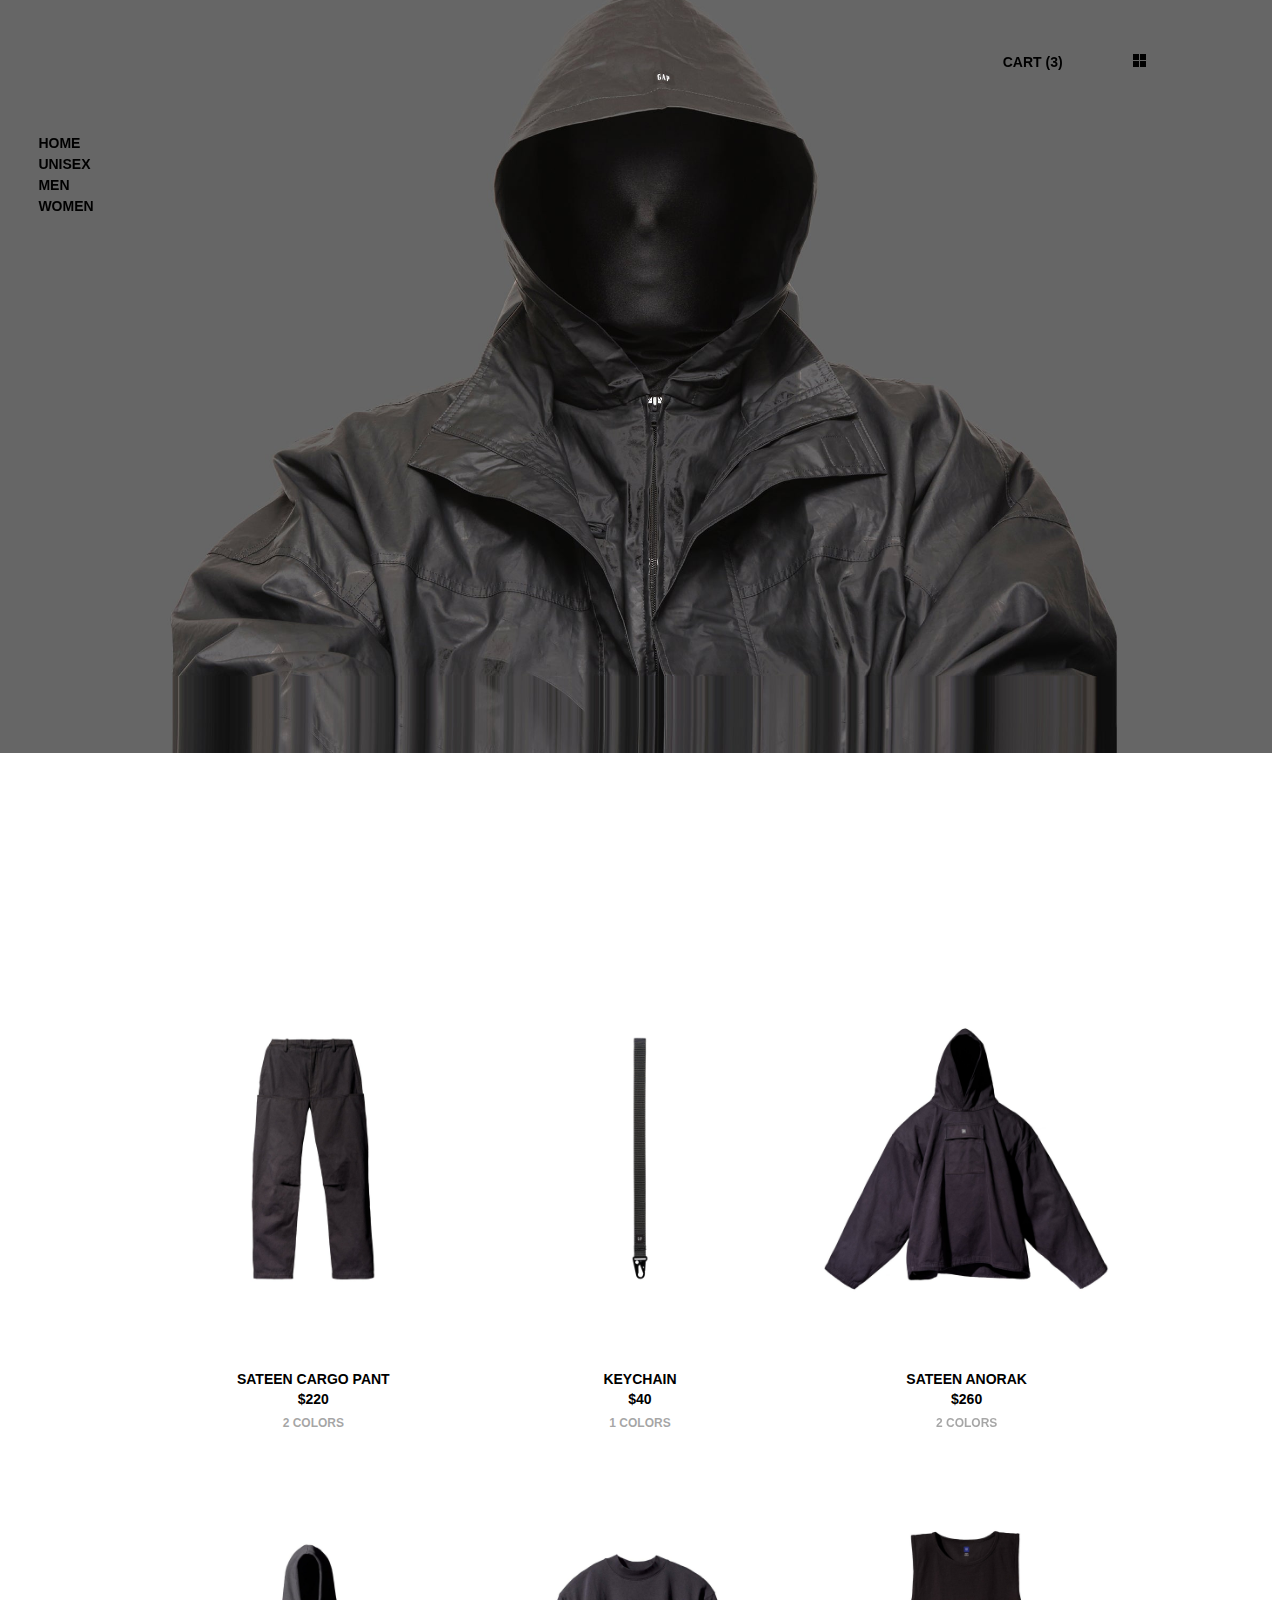
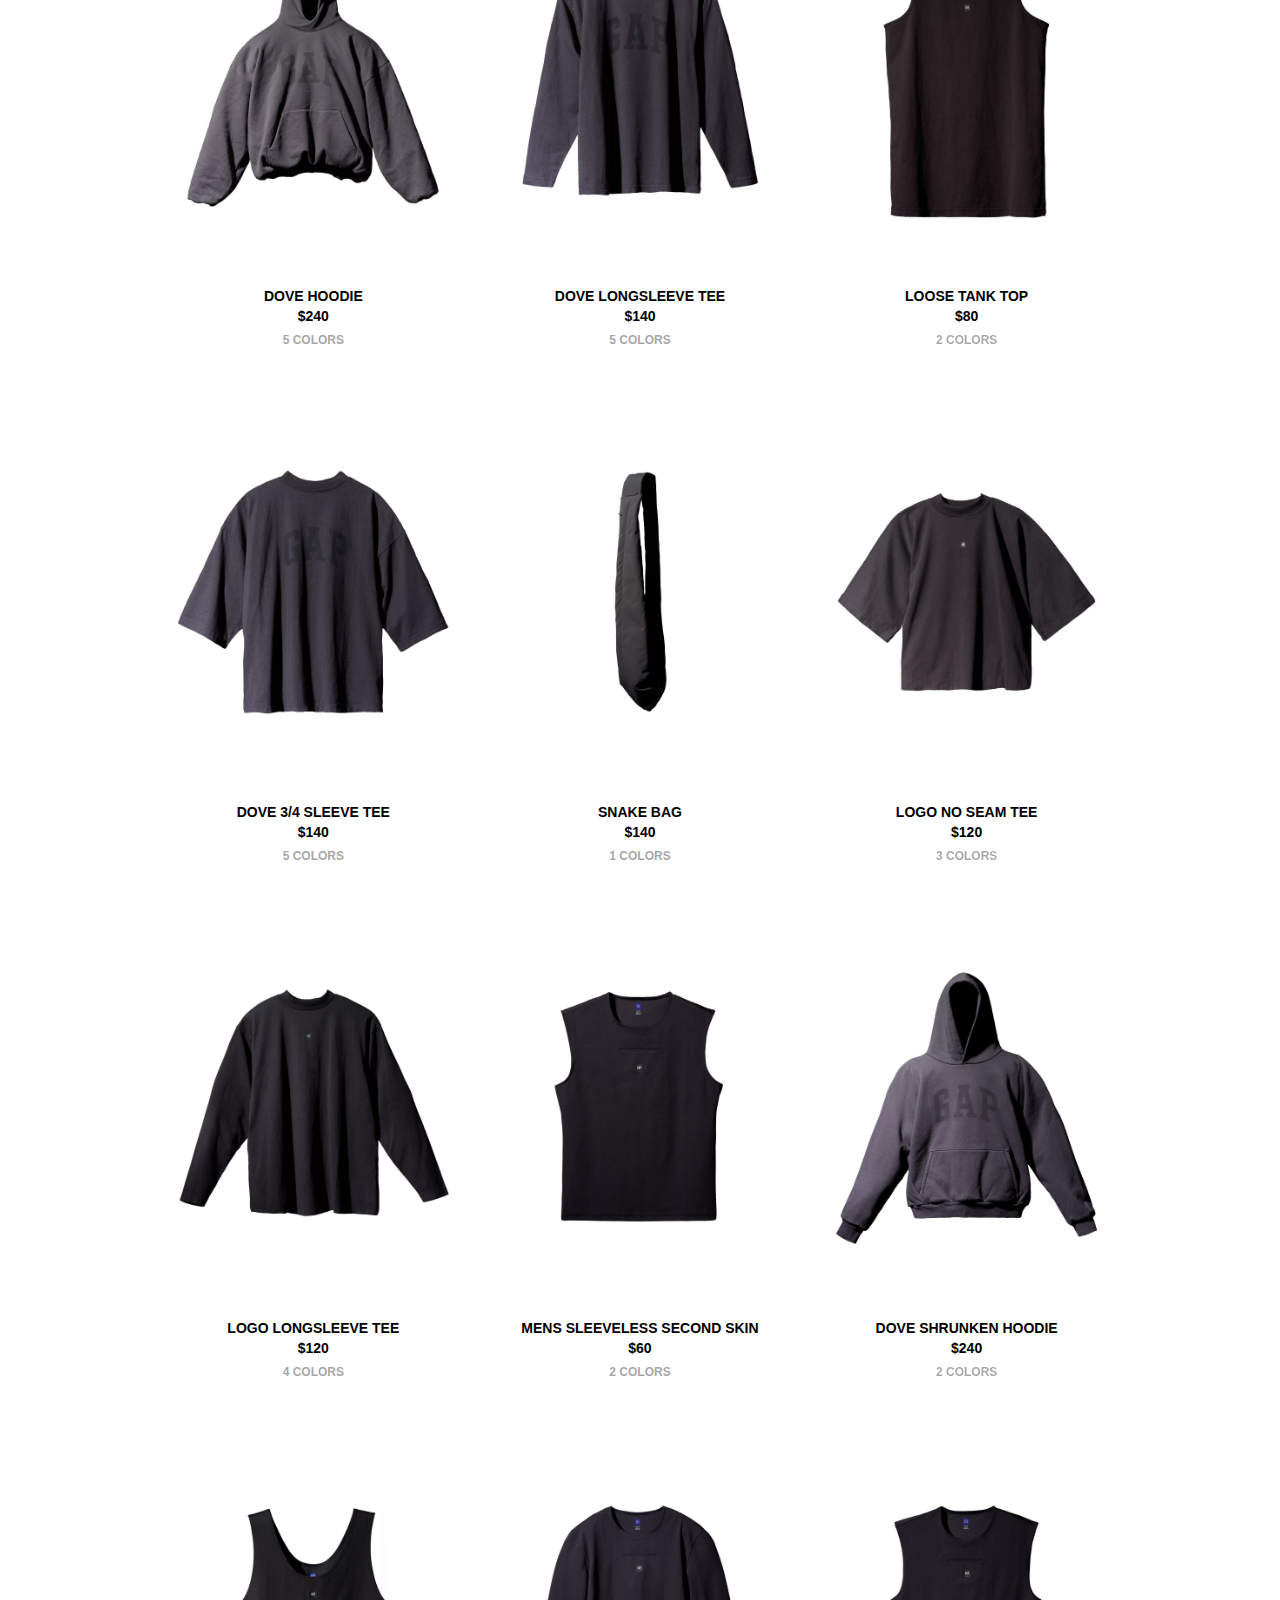
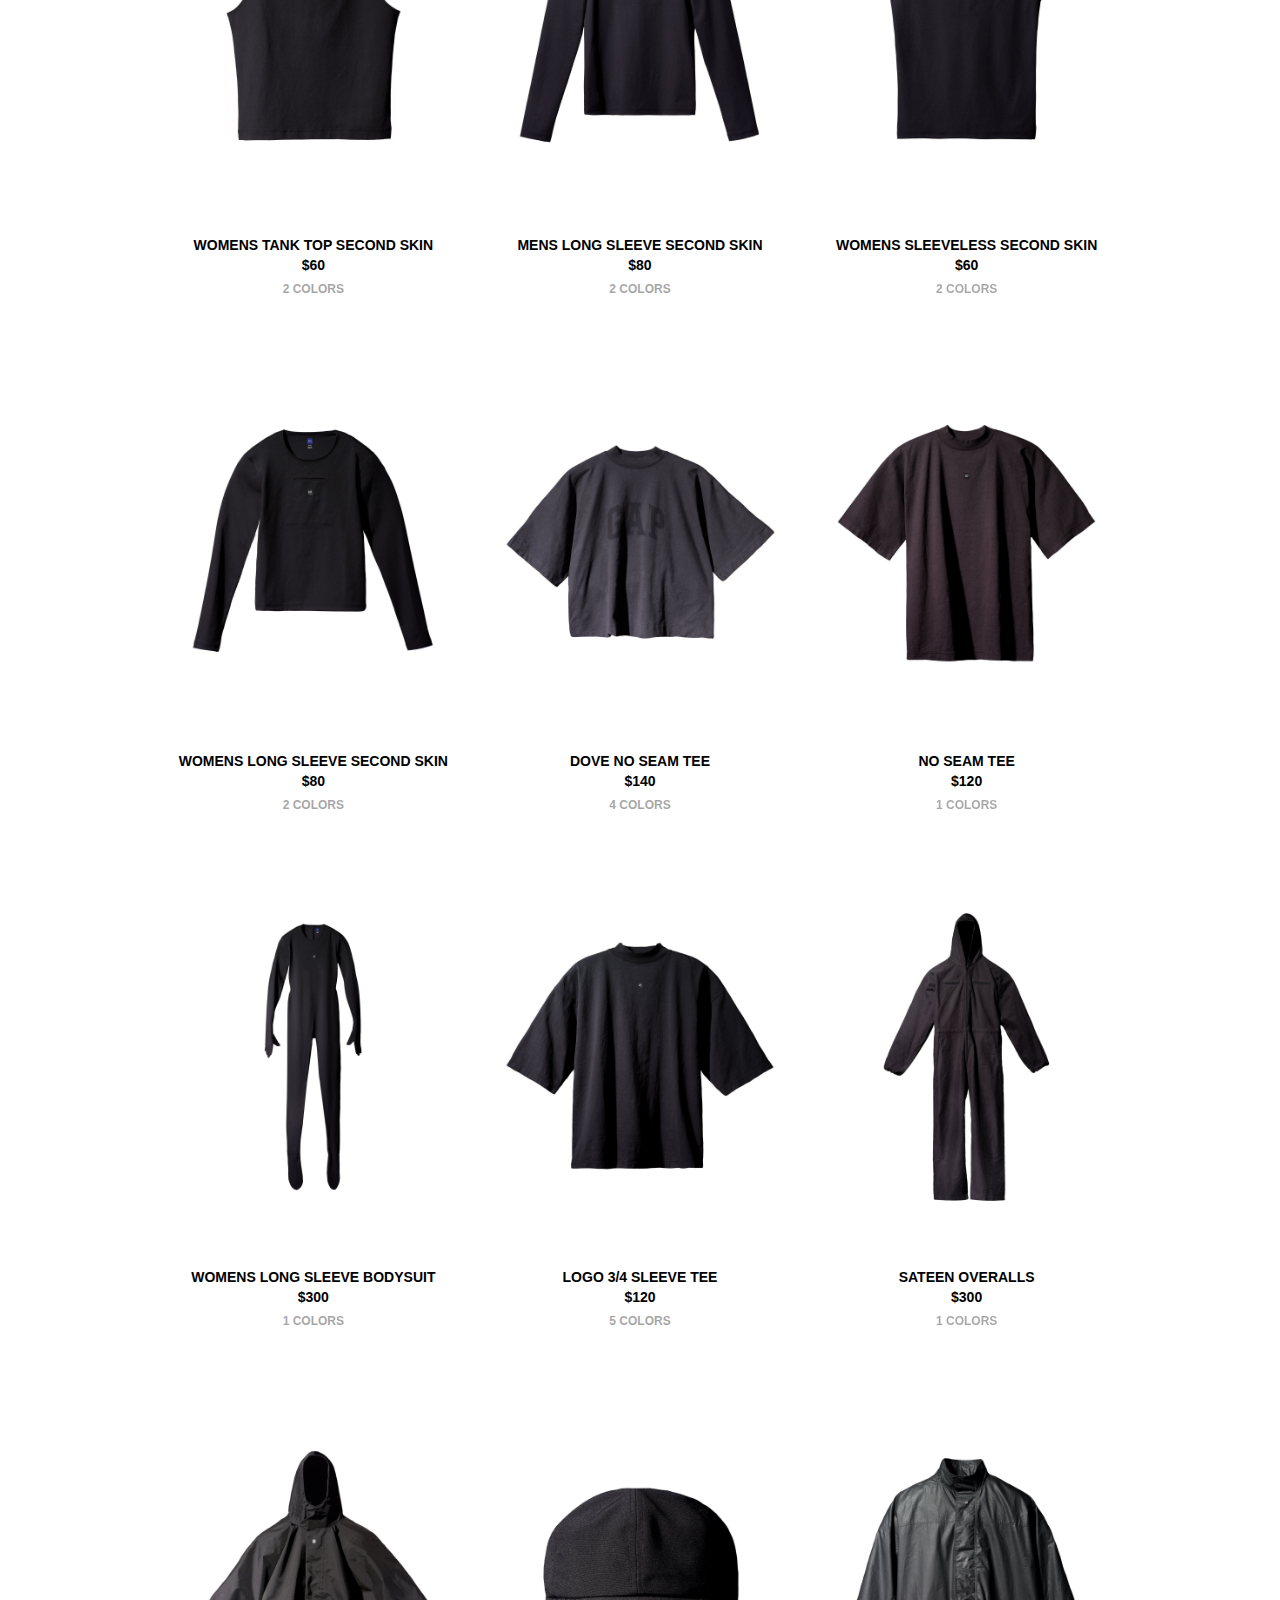
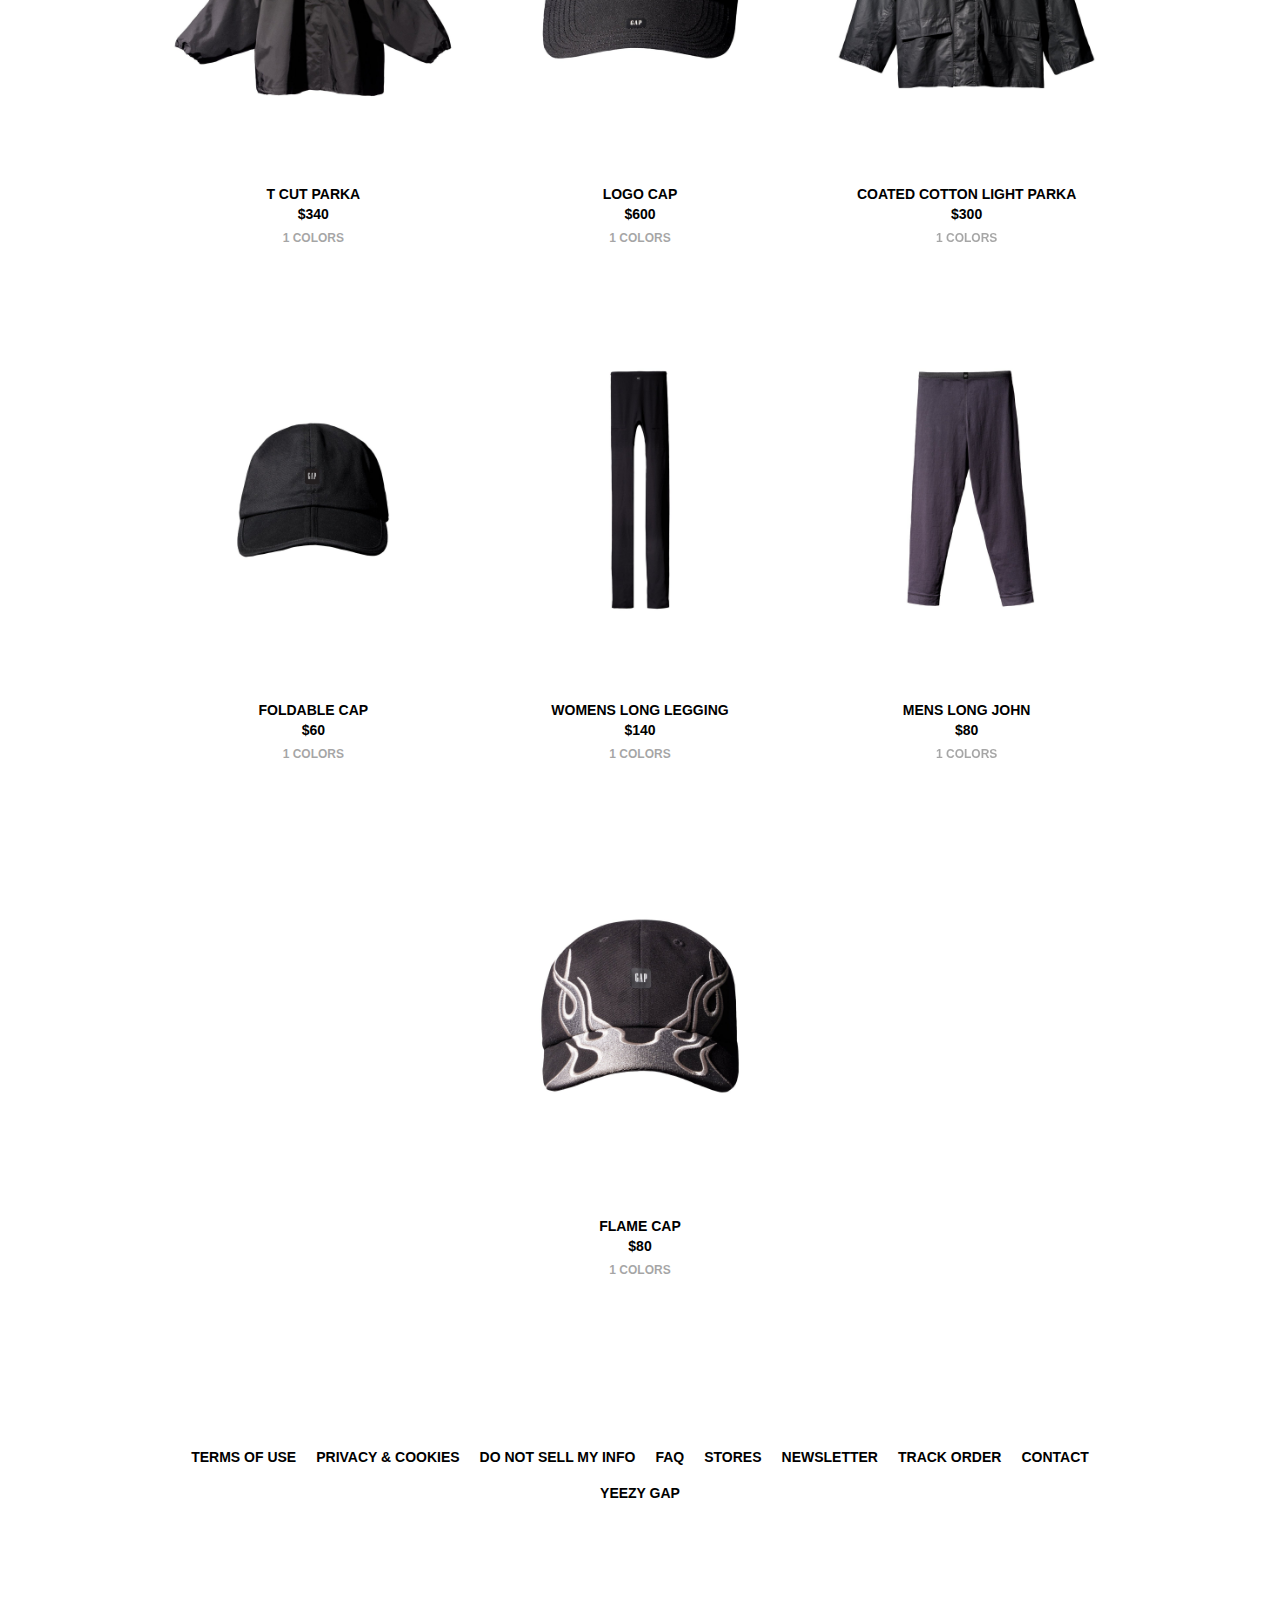
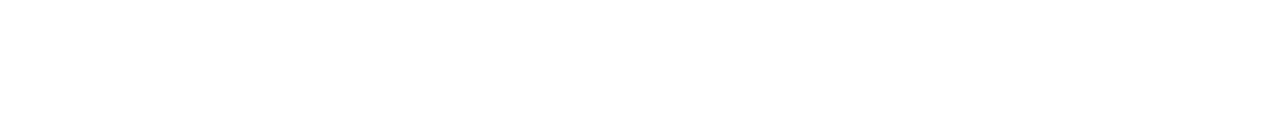
==== commit 50e1b42d: "added quntity functions" ====
--- a/index.html
+++ b/index.html
@@ -59,6 +59,5 @@
     </div>
     <div class="copy">YEEZY GAP</div>
   </div>
-
   <script type="module" src="script.js"></script>
 </body>
--- a/style.css
+++ b/style.css
@@ -19,13 +19,15 @@
     padding-bottom: 7.5%;
 }
 
-a {
+a,
+.home {
     font-weight: 700;
     font-size: 14px;
     color: rgb(0, 0, 0);
     text-decoration: none;
     text-transform: uppercase;
 }
+
 
 .navH {
     position: fixed;
@@ -68,14 +70,18 @@
     justify-content: space-around;
 }
 
+.more,
+.less {
+    margin-left: 30px;
+    font-size: 15px;
+    font-weight: 600;
+    cursor: pointer;
+}
 
 
 .titleBar {
     font-size: 20px;
-    display: flex;
-    justify-content: left;
     padding: 100px;
-    align-items: center;
     font-weight: 600;
 }
 
@@ -115,6 +121,35 @@
 .order,
 .summary {
     padding: 40px;
+    min-height: 40vh;
+}
+
+.summaryLine {
+    display: flex;
+    justify-content: space-between;
+    width: 70%;
+    margin: 0px;
+}
+
+.summaryLine p {
+    margin: 0px;
+}
+
+.summaryLines {
+    display: flex;
+    flex-direction: column;
+    gap: 25px;
+    margin-top: 40px;
+}
+
+button {
+    background-color: transparent;
+    border: none;
+    cursor: pointer;
+    padding: 0px;
+    margin-top: 40px;
+    font-size: larger;
+    font-style: italic;
 }
 
 .order {
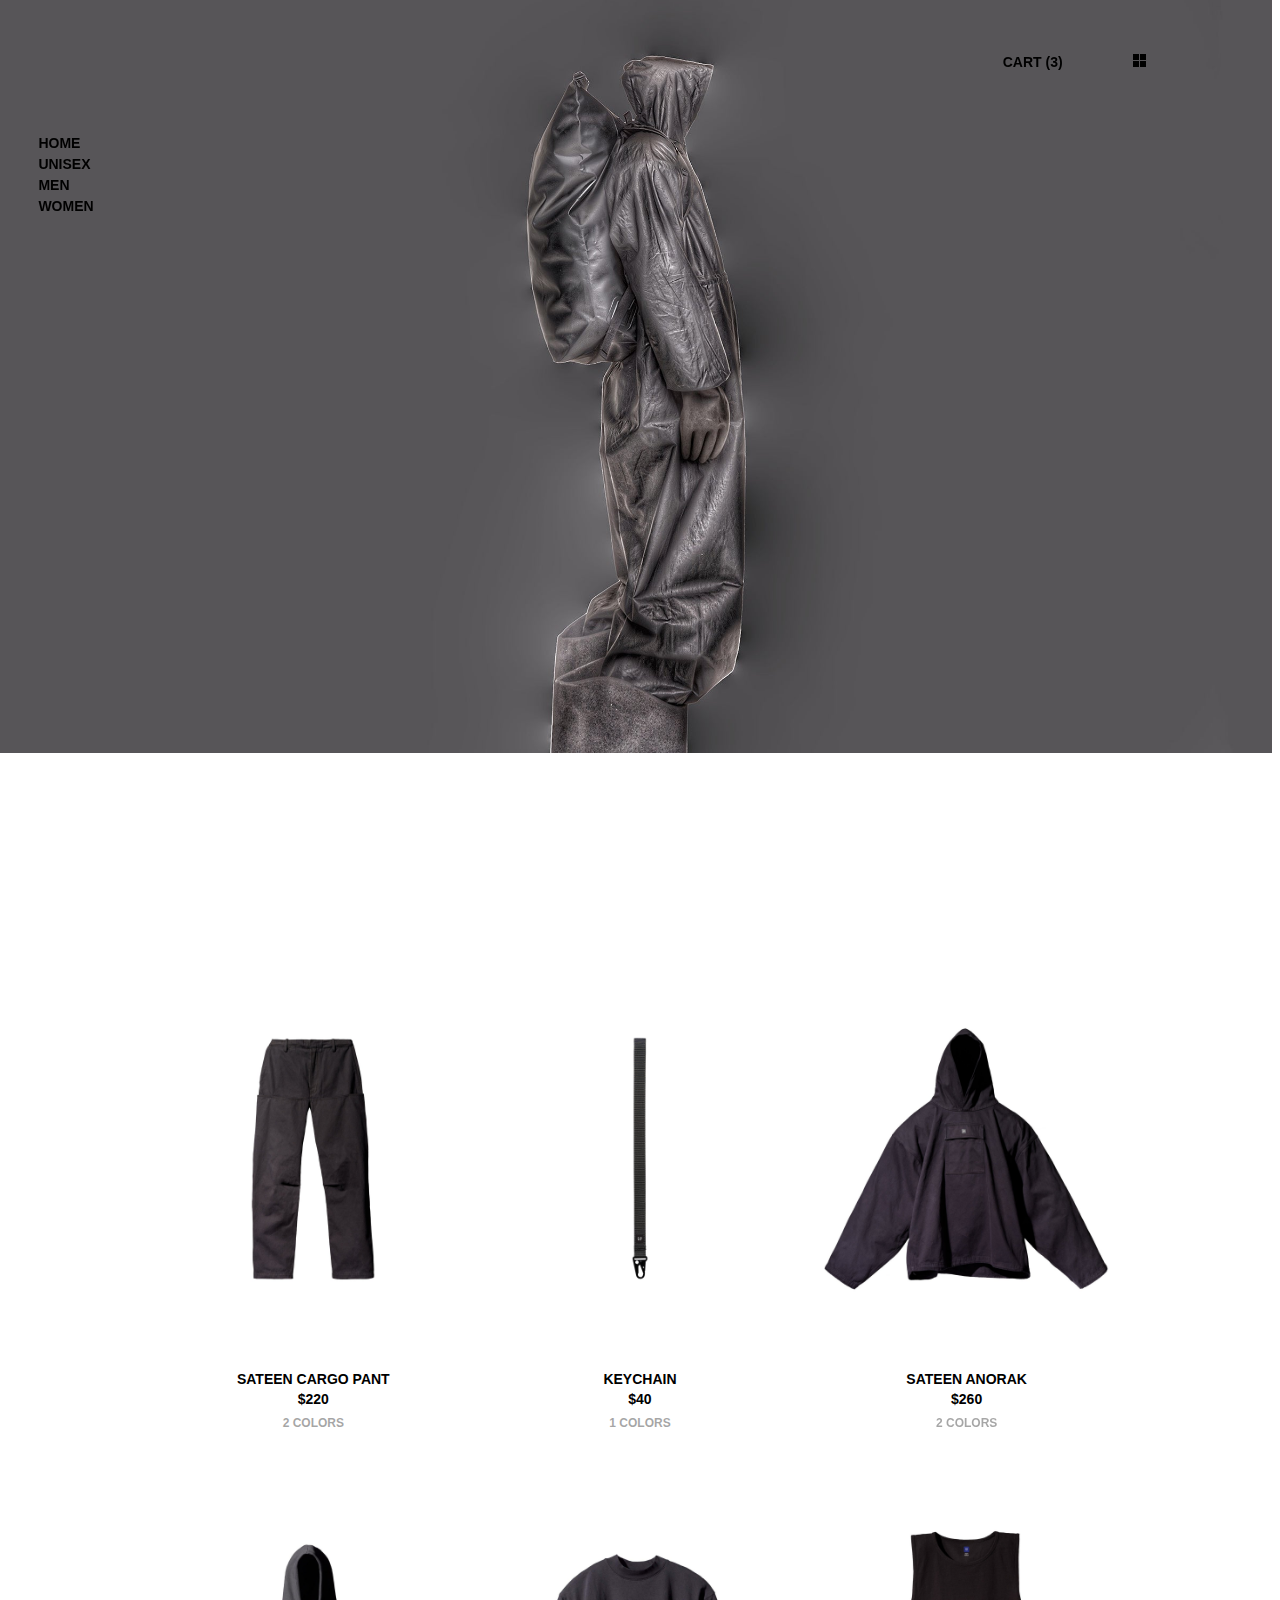
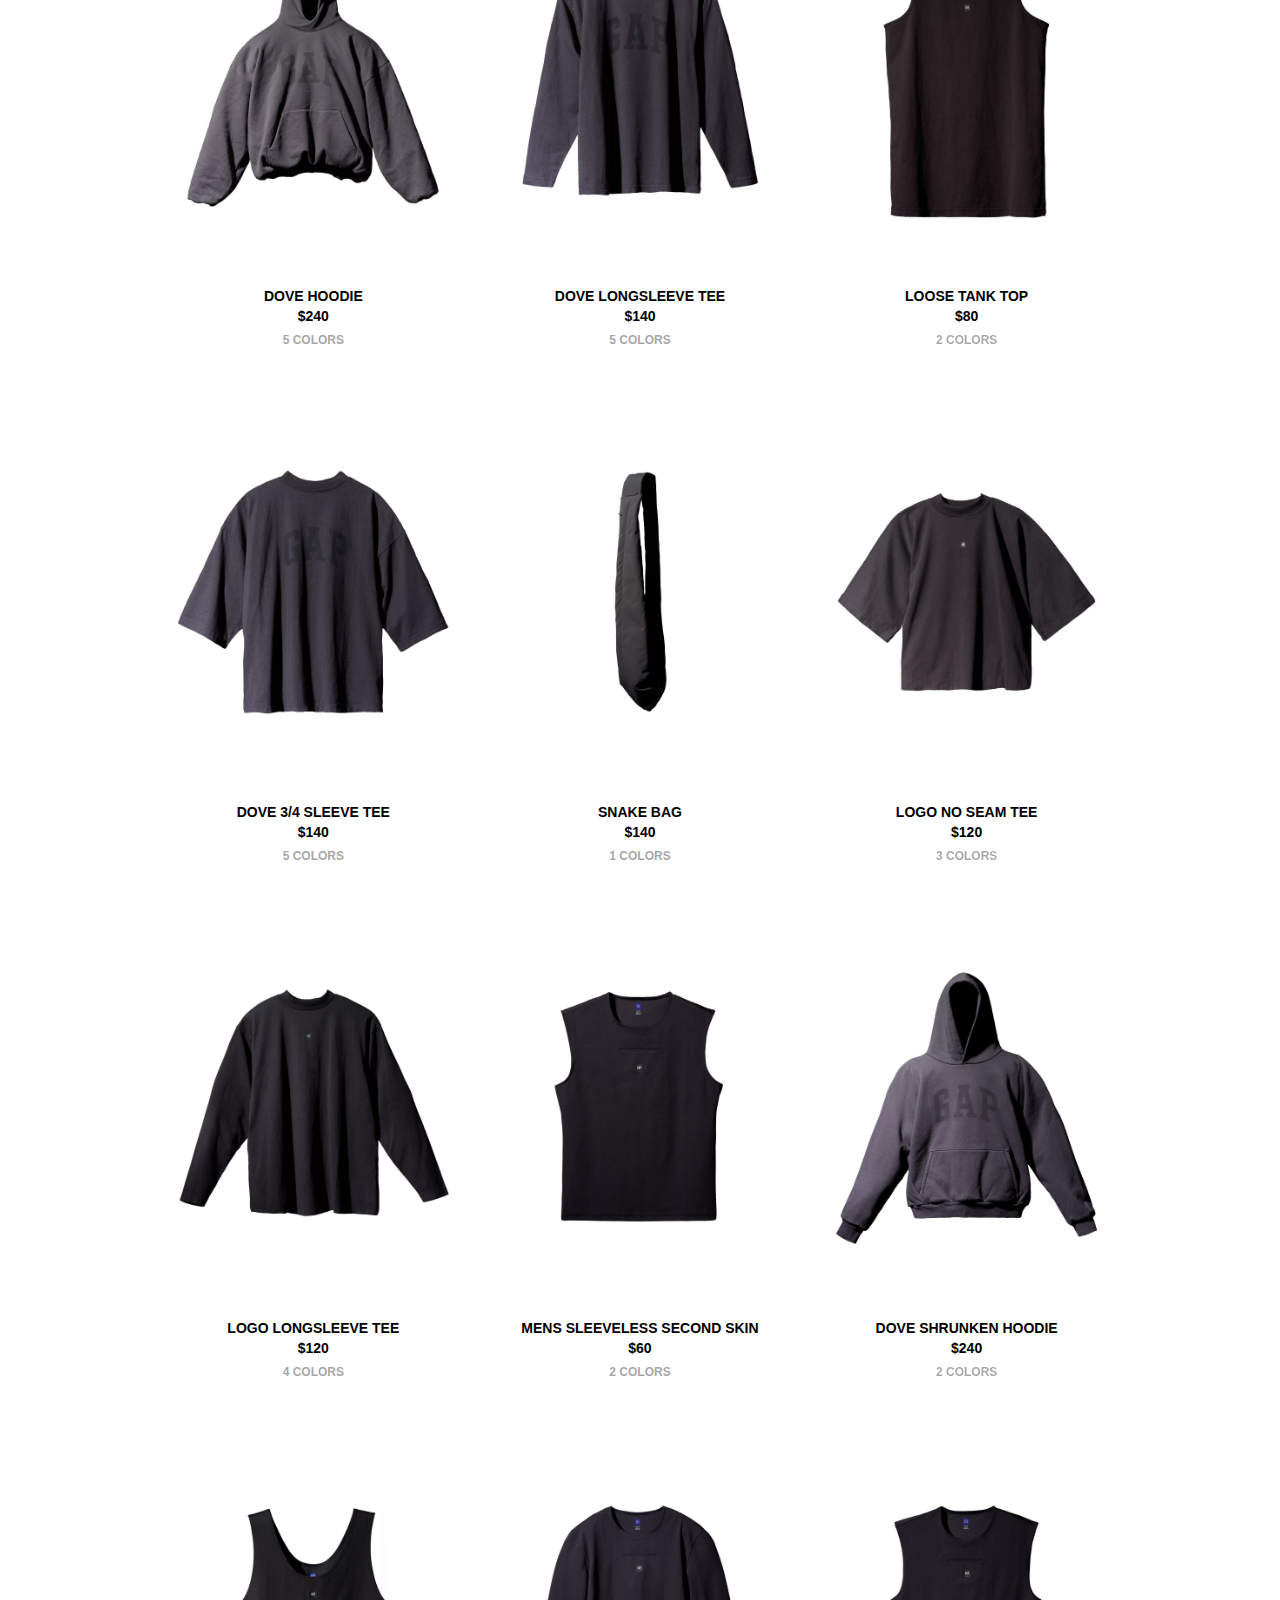
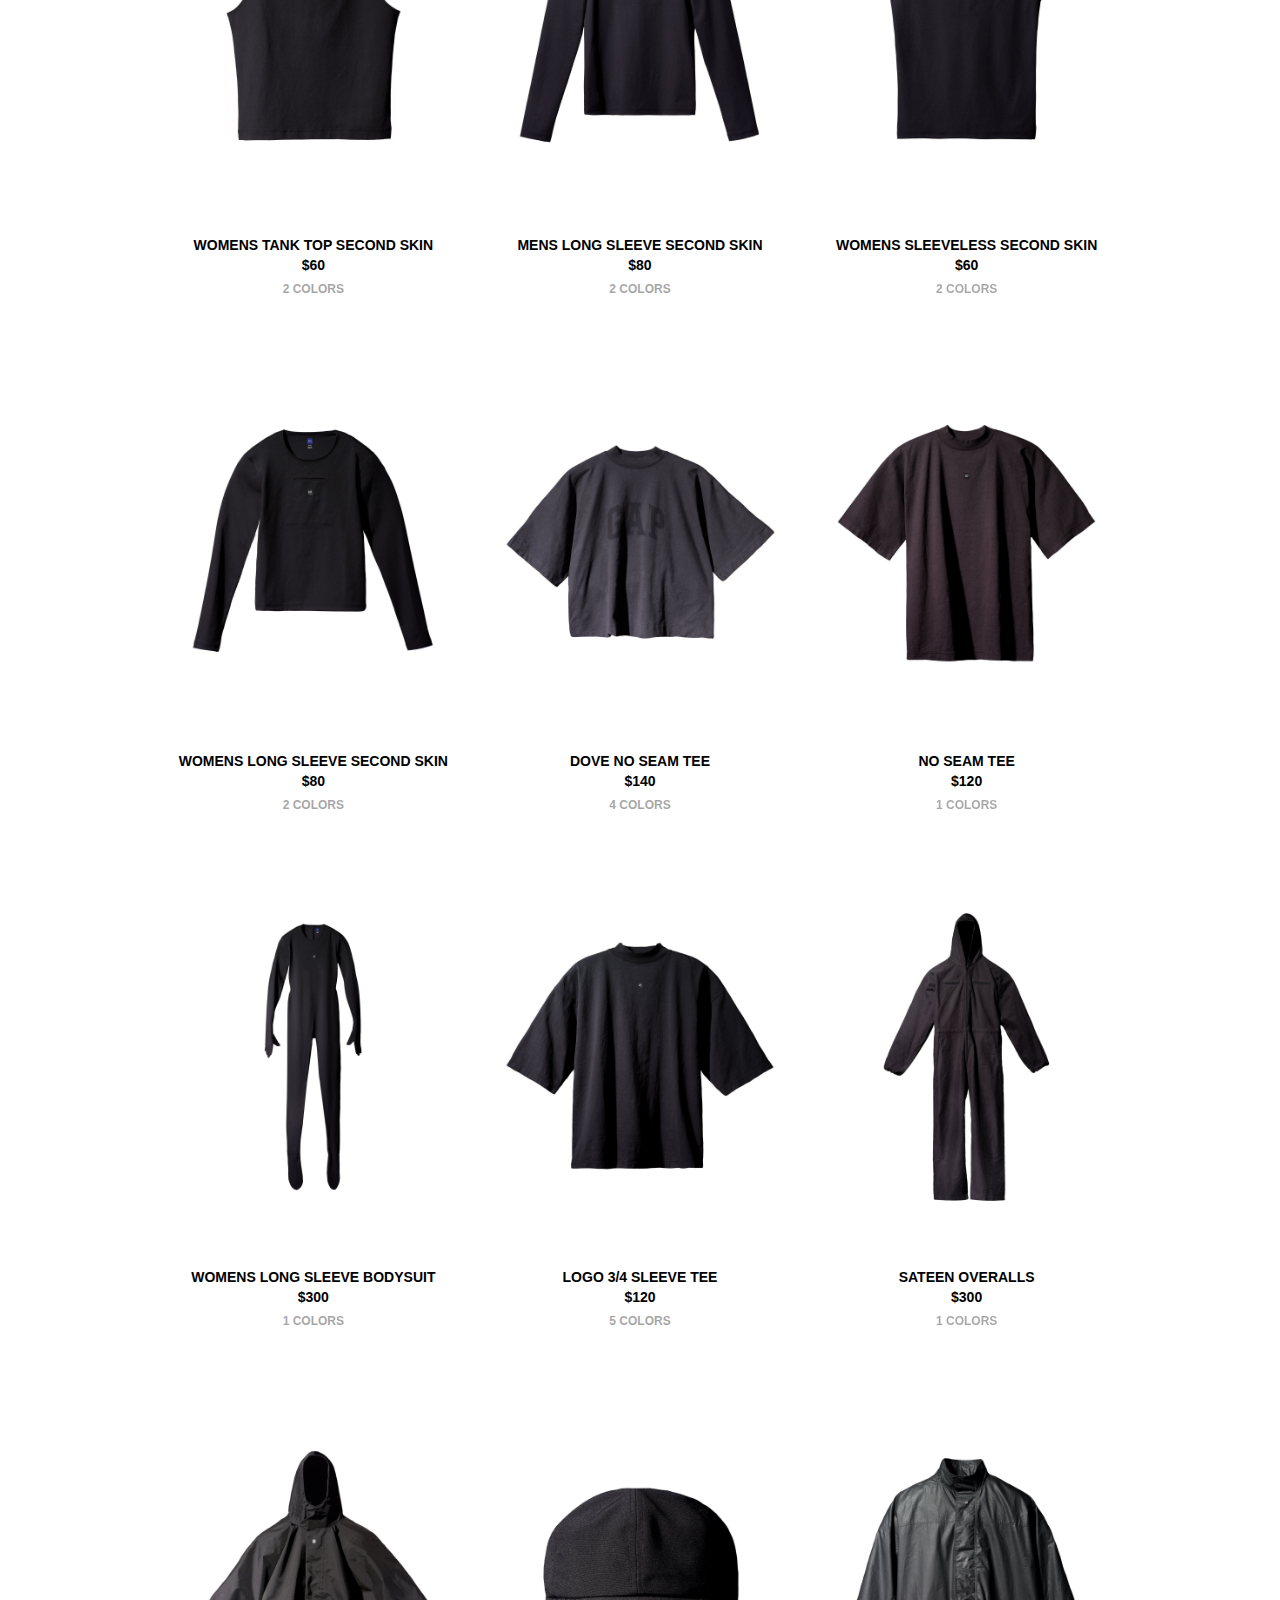
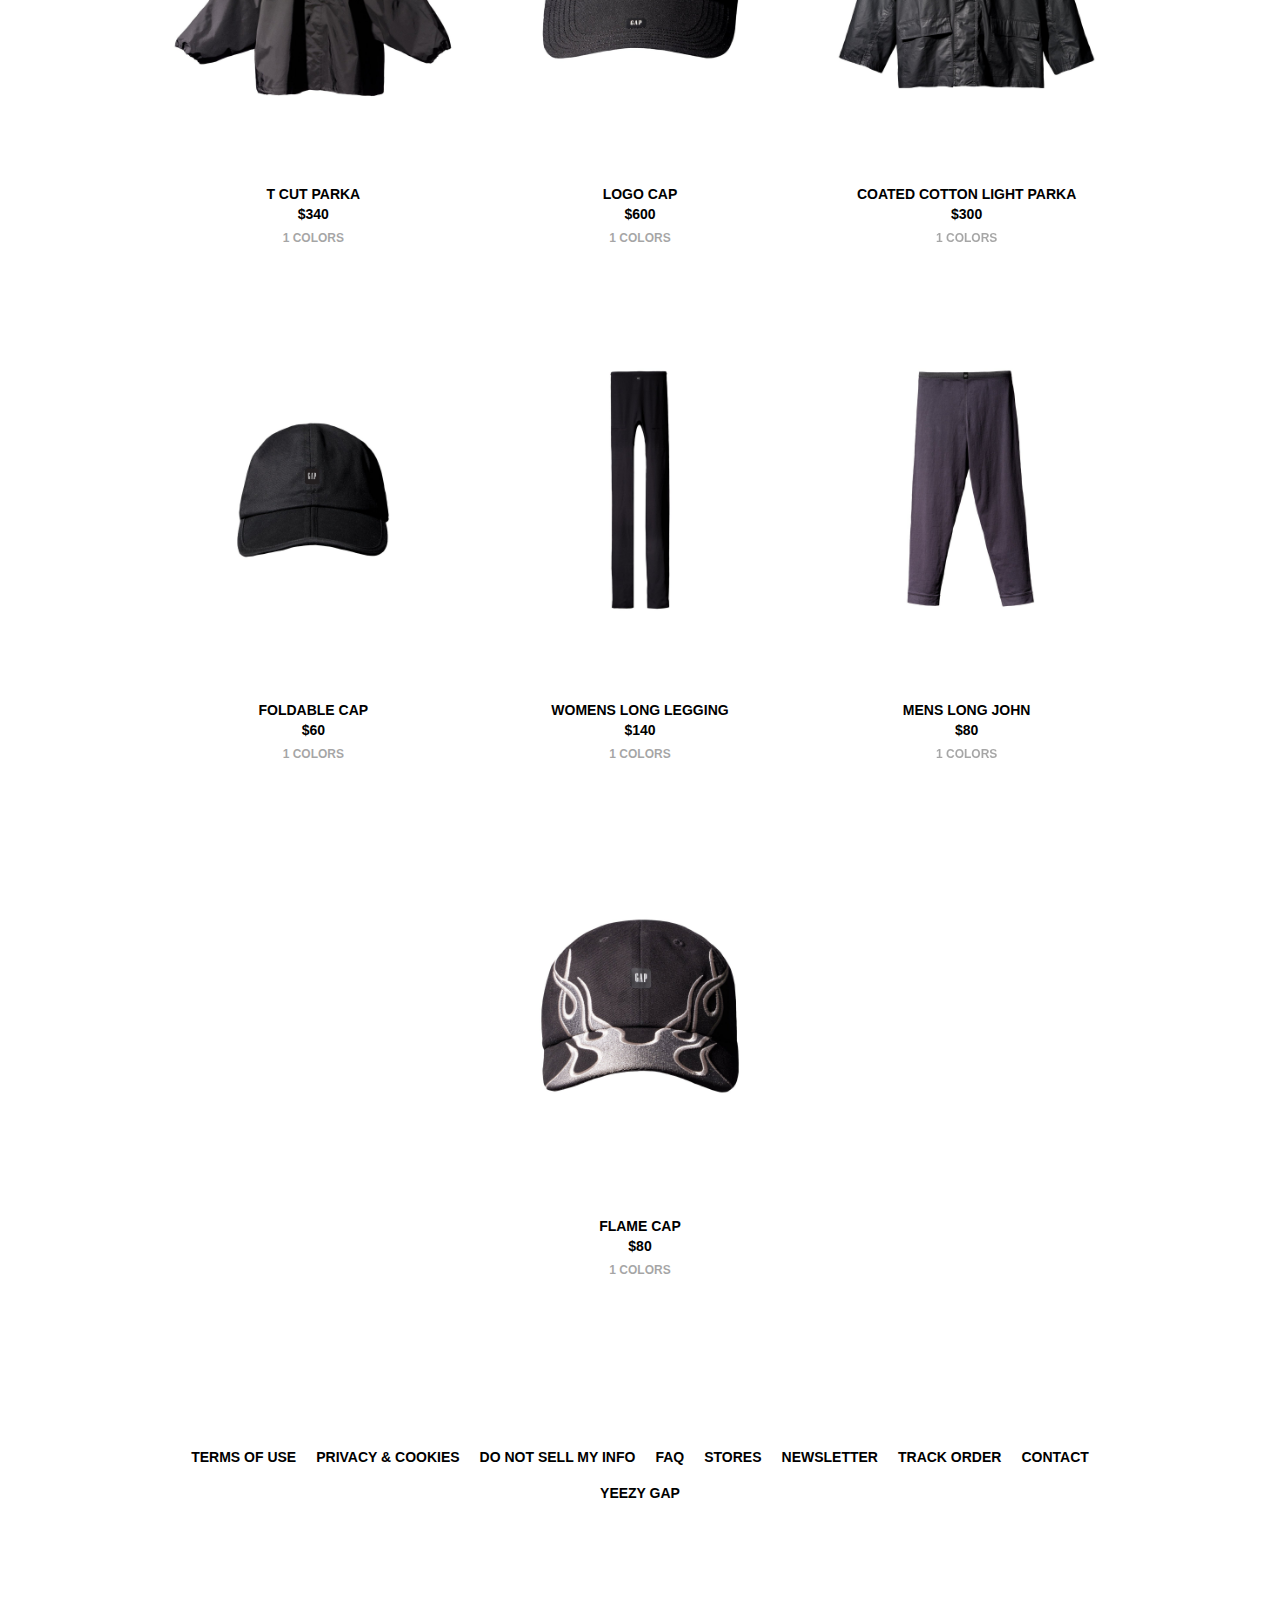
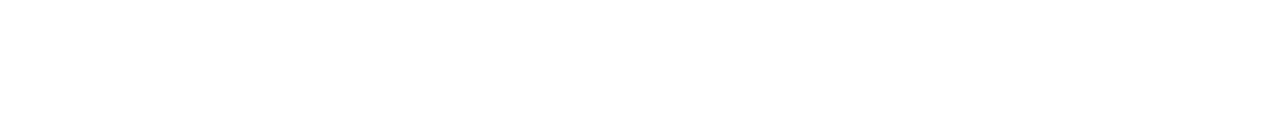
==== commit bbc71439: "Update index.html" ====
--- a/index.html
+++ b/index.html
@@ -59,5 +59,5 @@
     </div>
     <div class="copy">YEEZY GAP</div>
   </div>
-  <script type="module" src="script.js"></script>
+  <script type="module" src="/script.js"></script>
 </body>
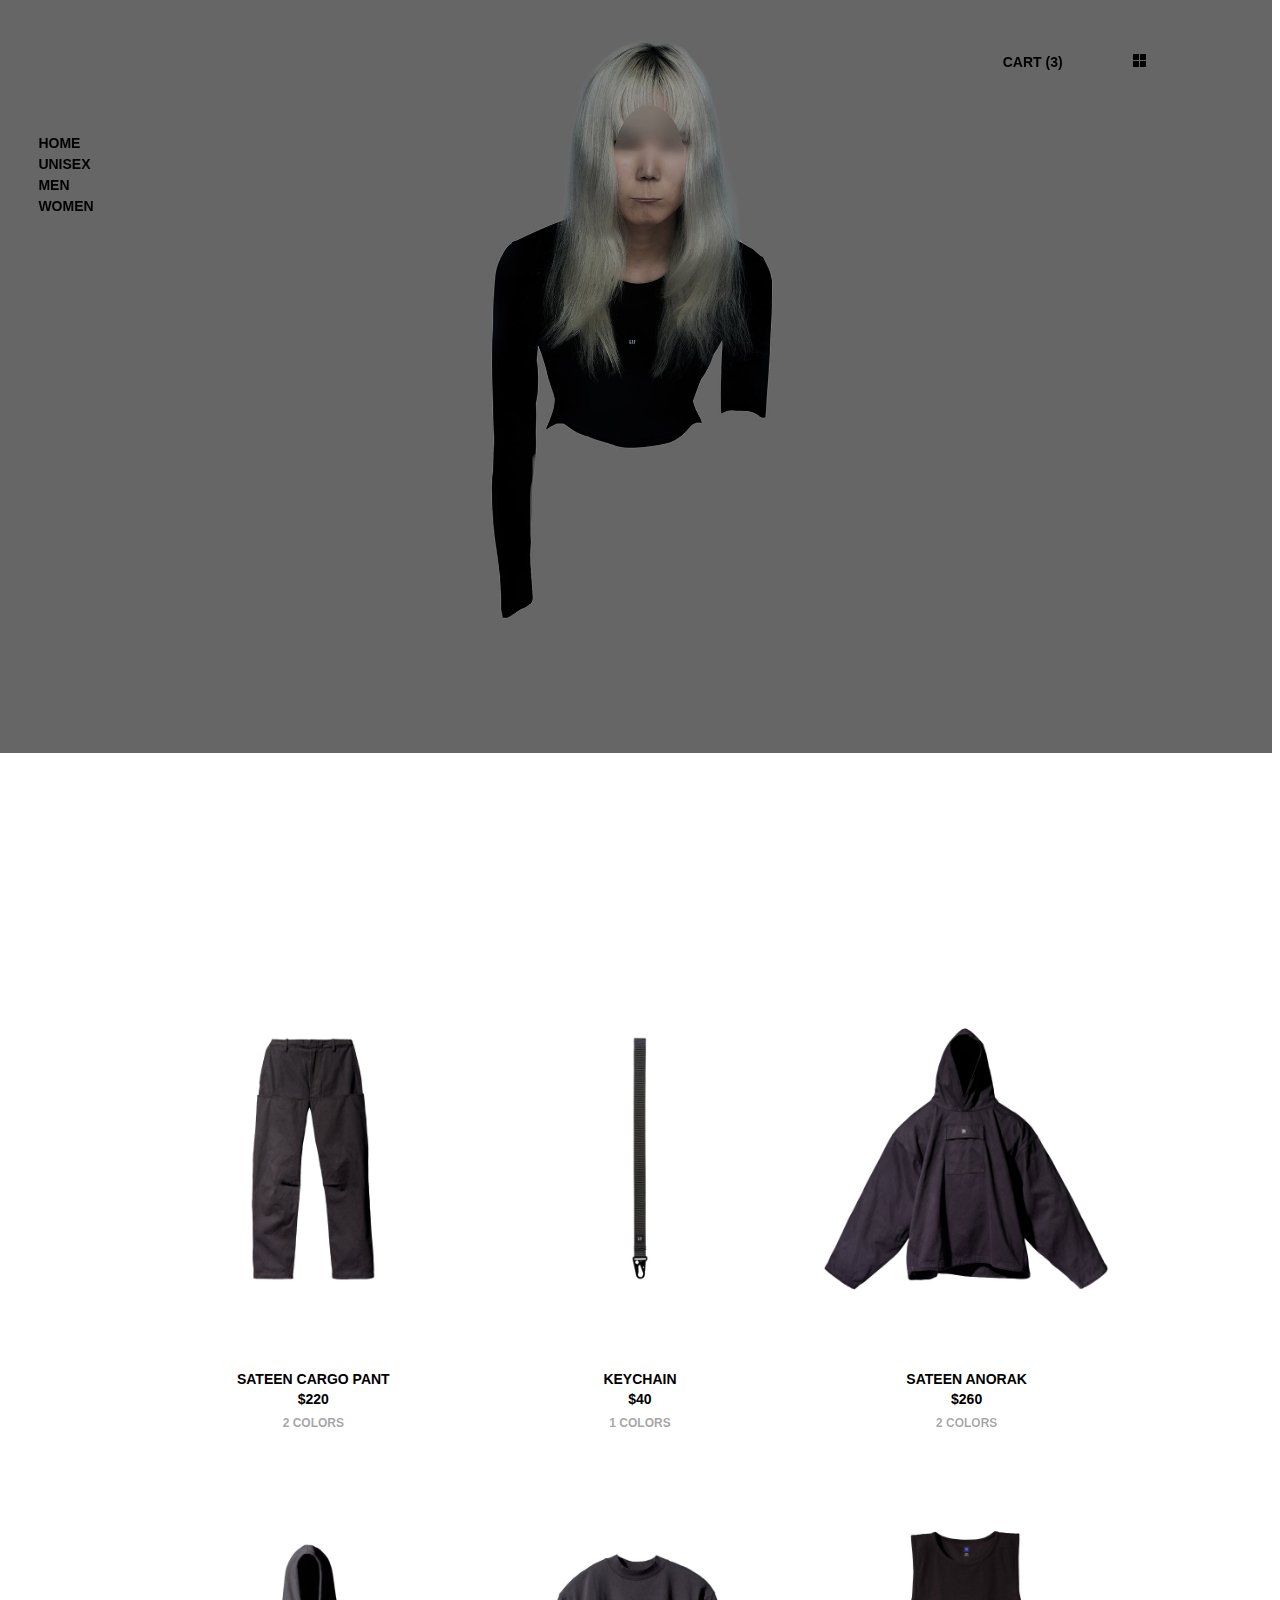
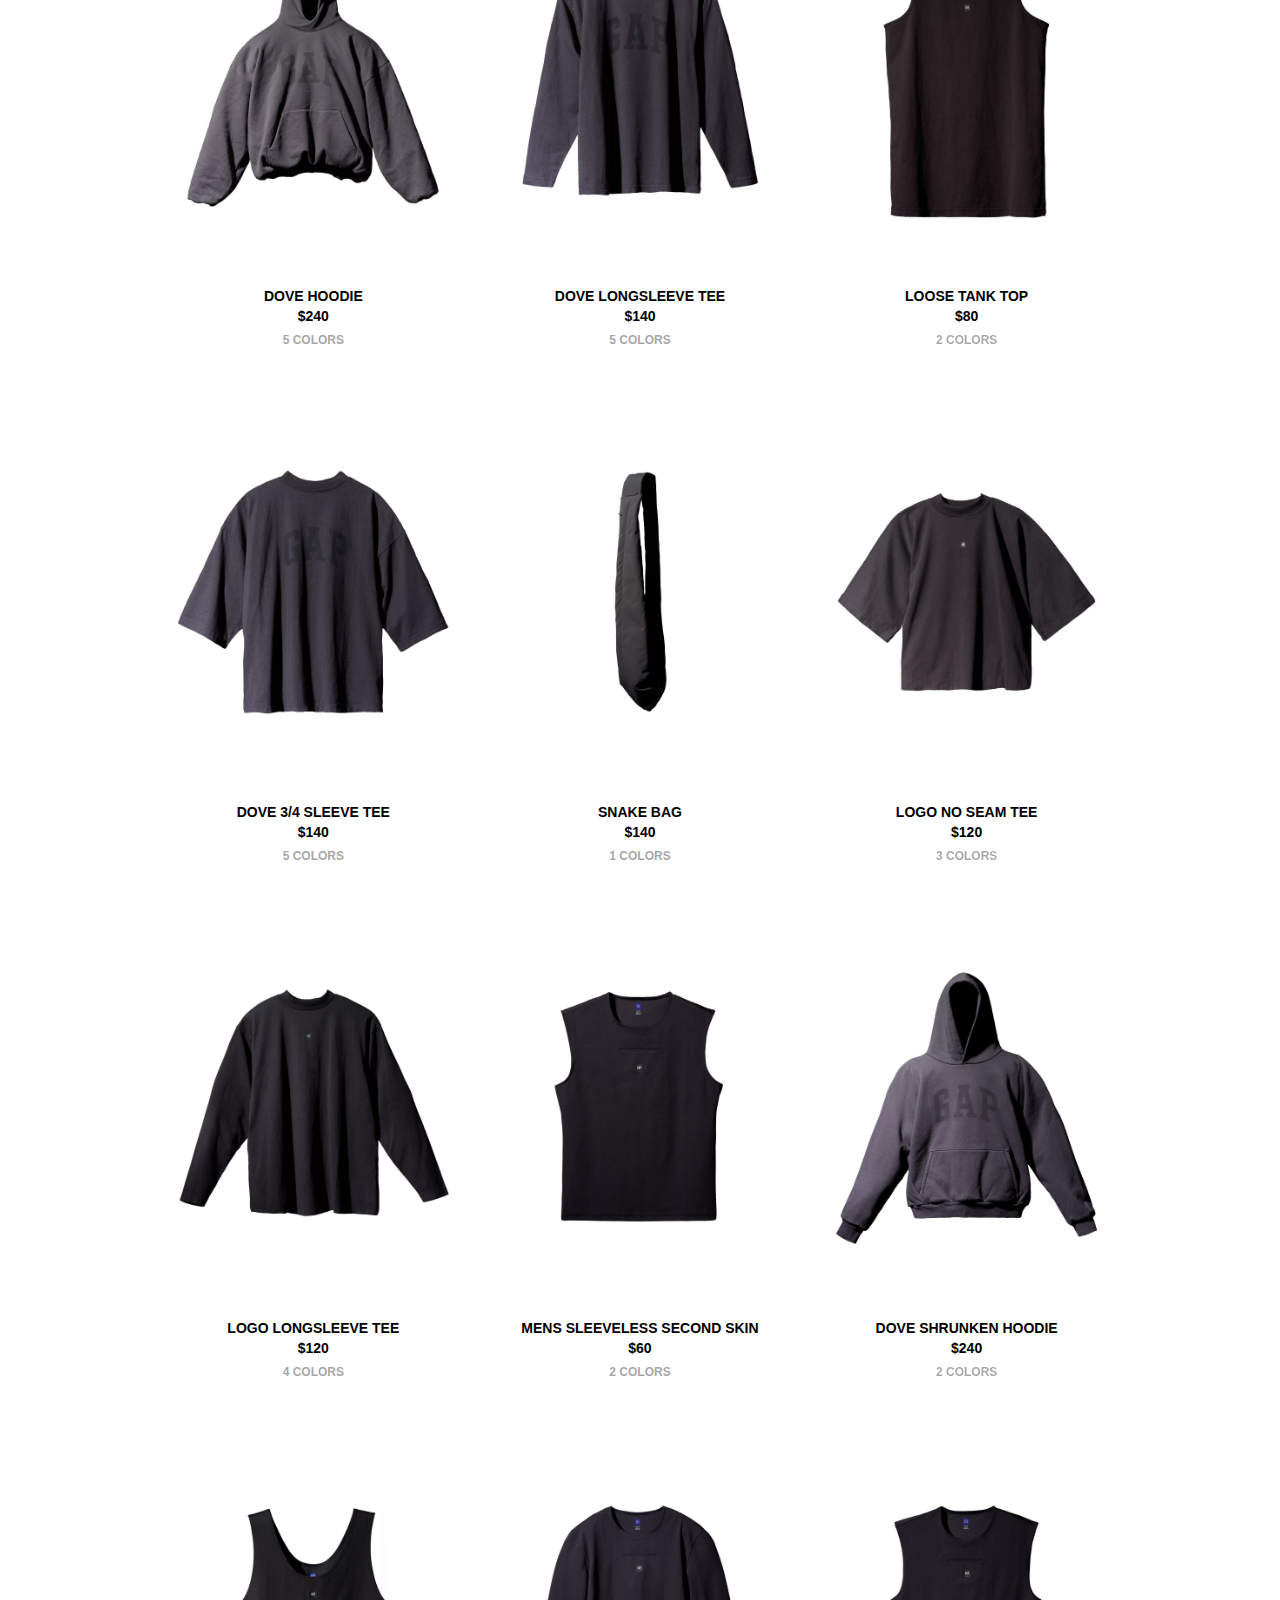
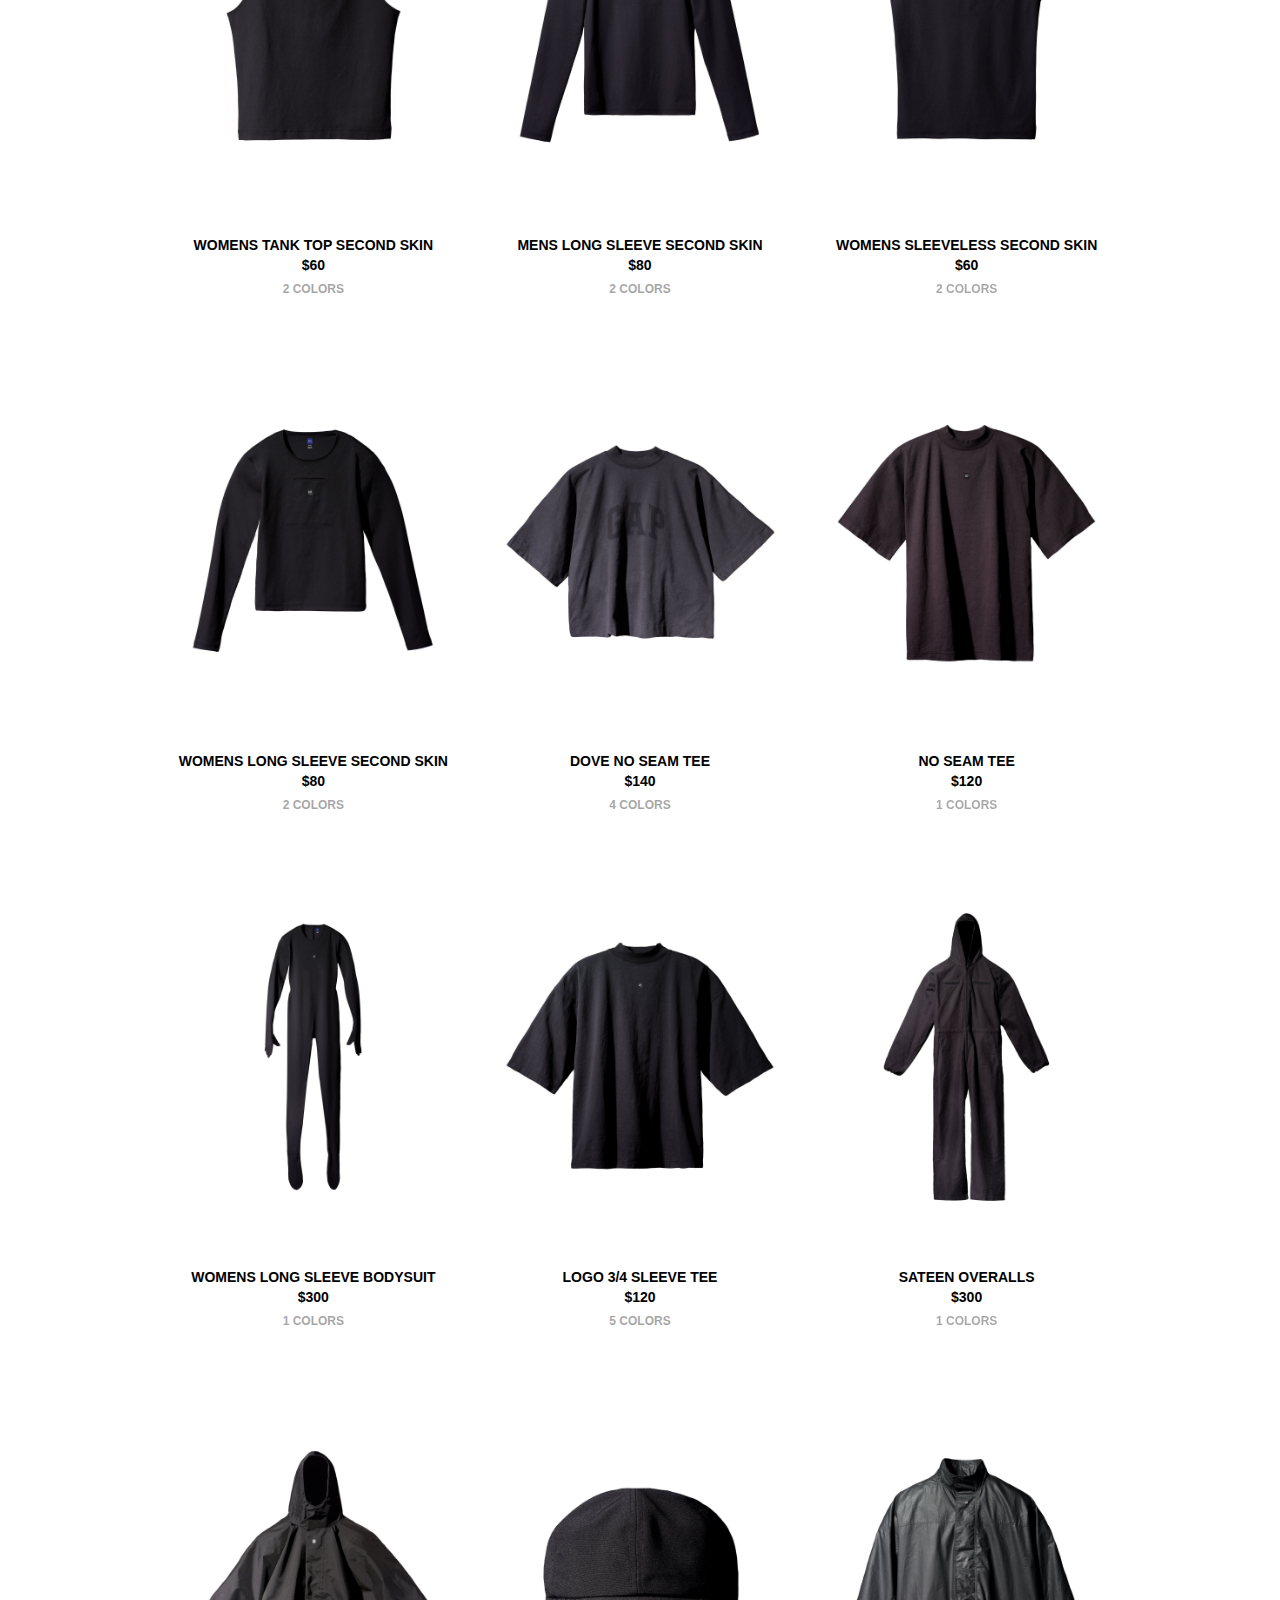
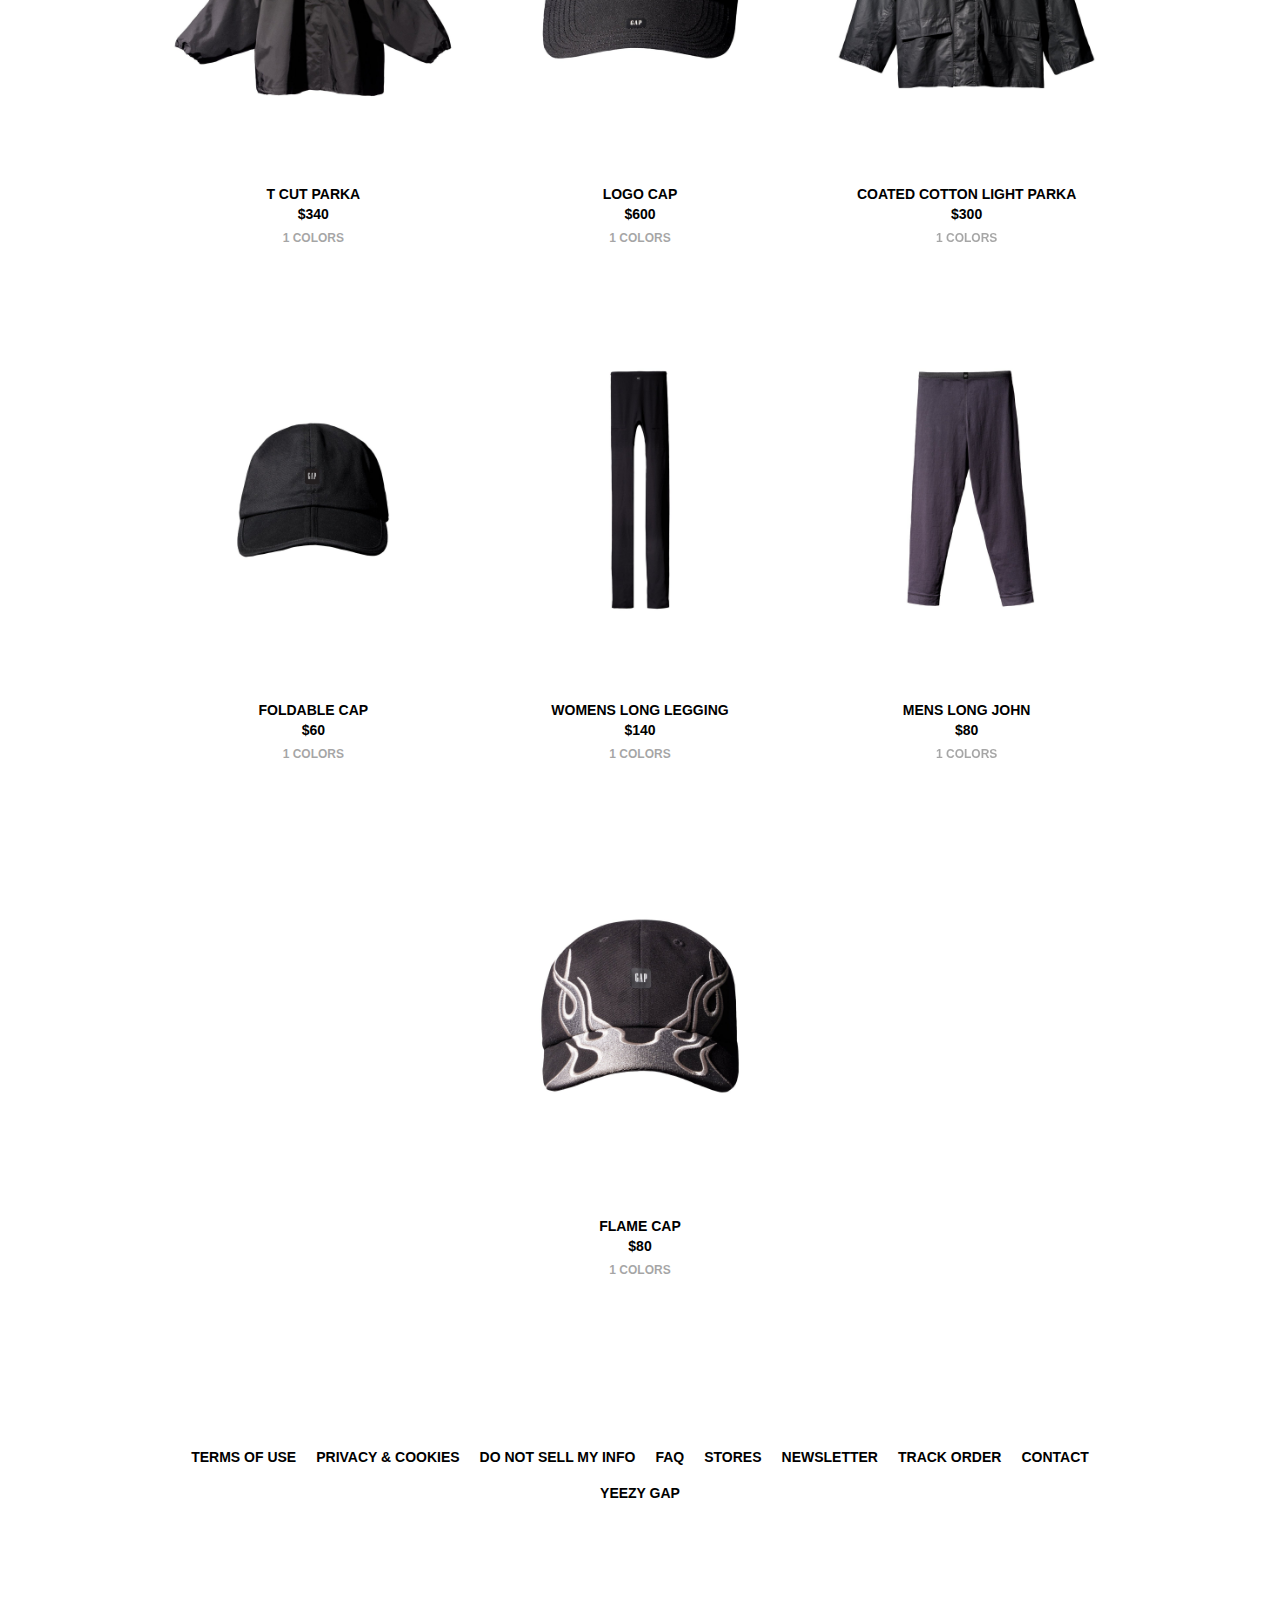
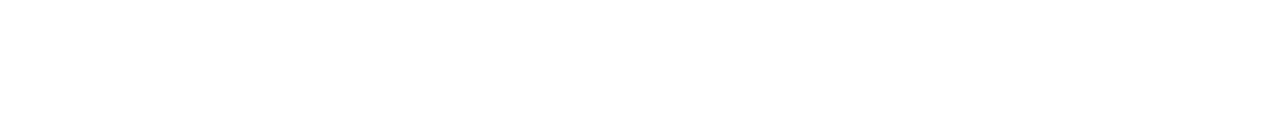
==== commit 5eca2746: "Update index.html" ====
--- a/index.html
+++ b/index.html
@@ -59,5 +59,5 @@
     </div>
     <div class="copy">YEEZY GAP</div>
   </div>
-  <script type="module" src="/script.js"></script>
+  <script type="module" src="script.js"></script>
 </body>
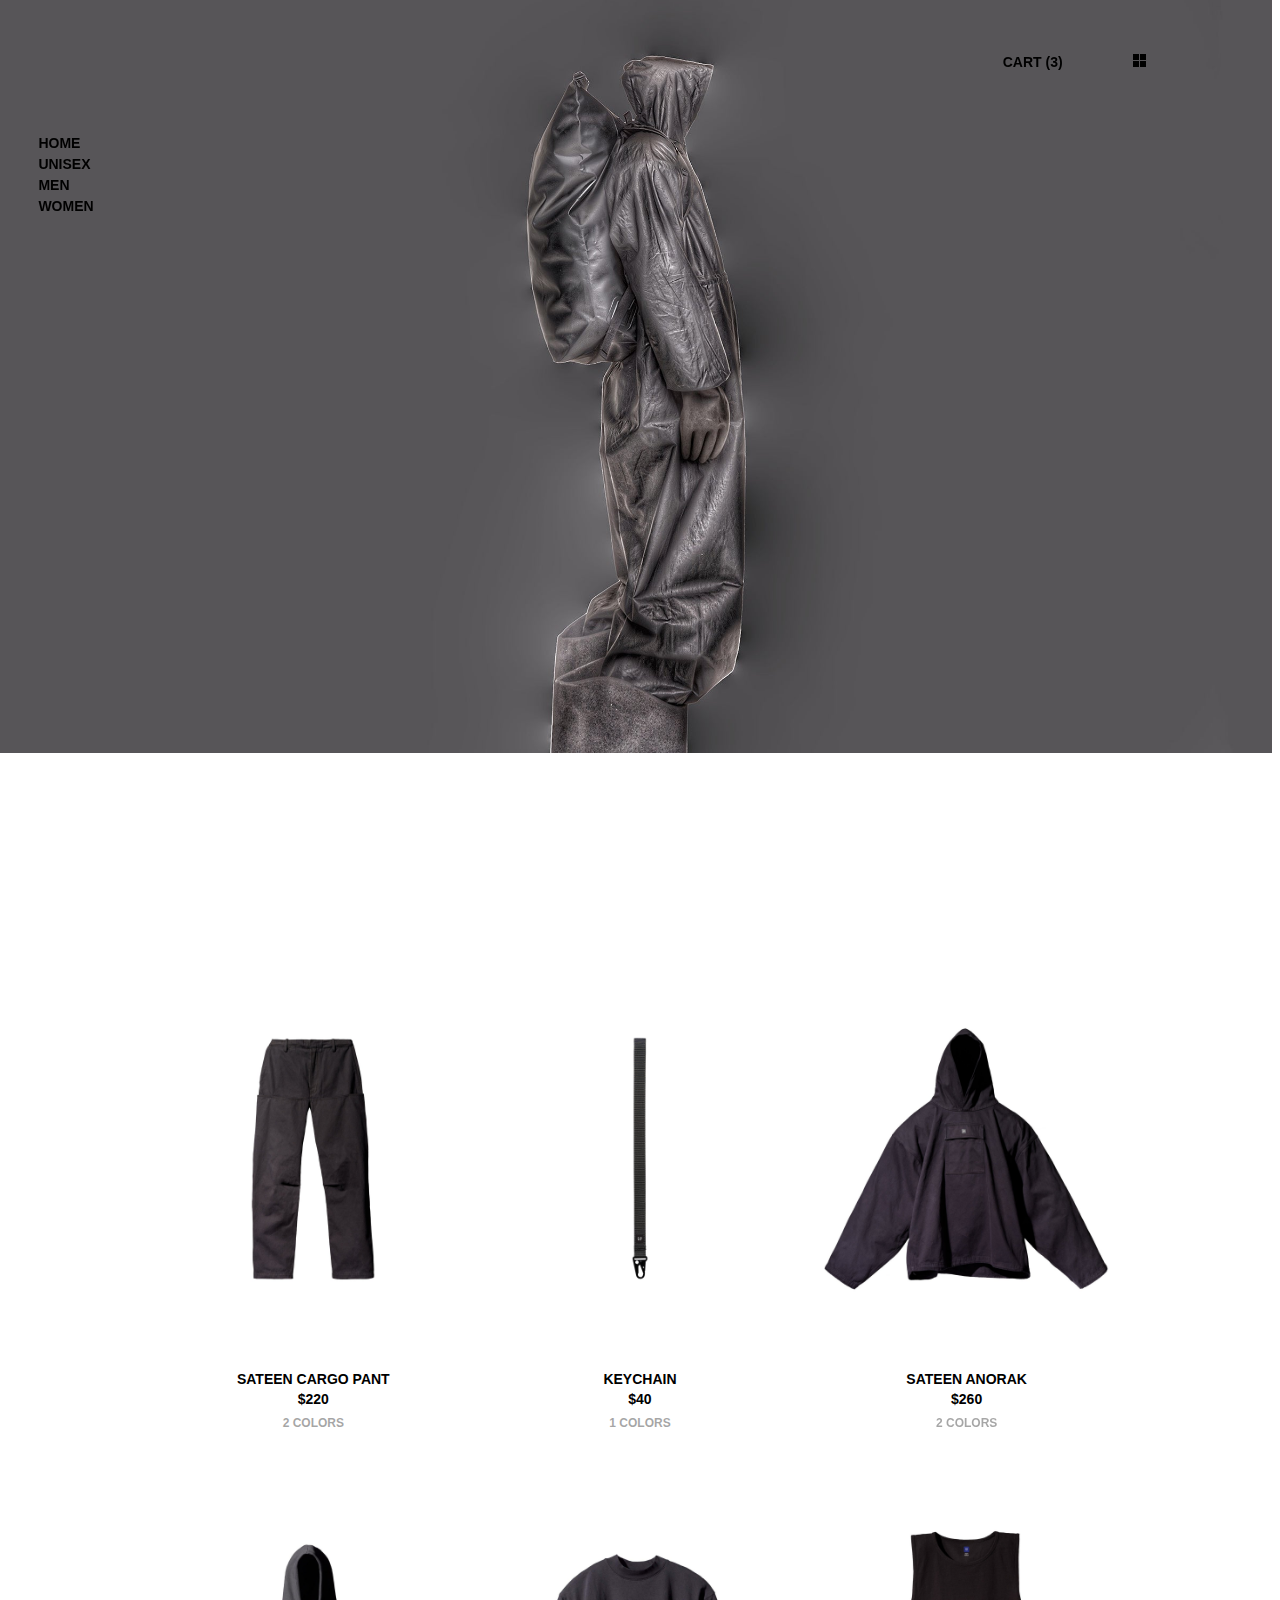
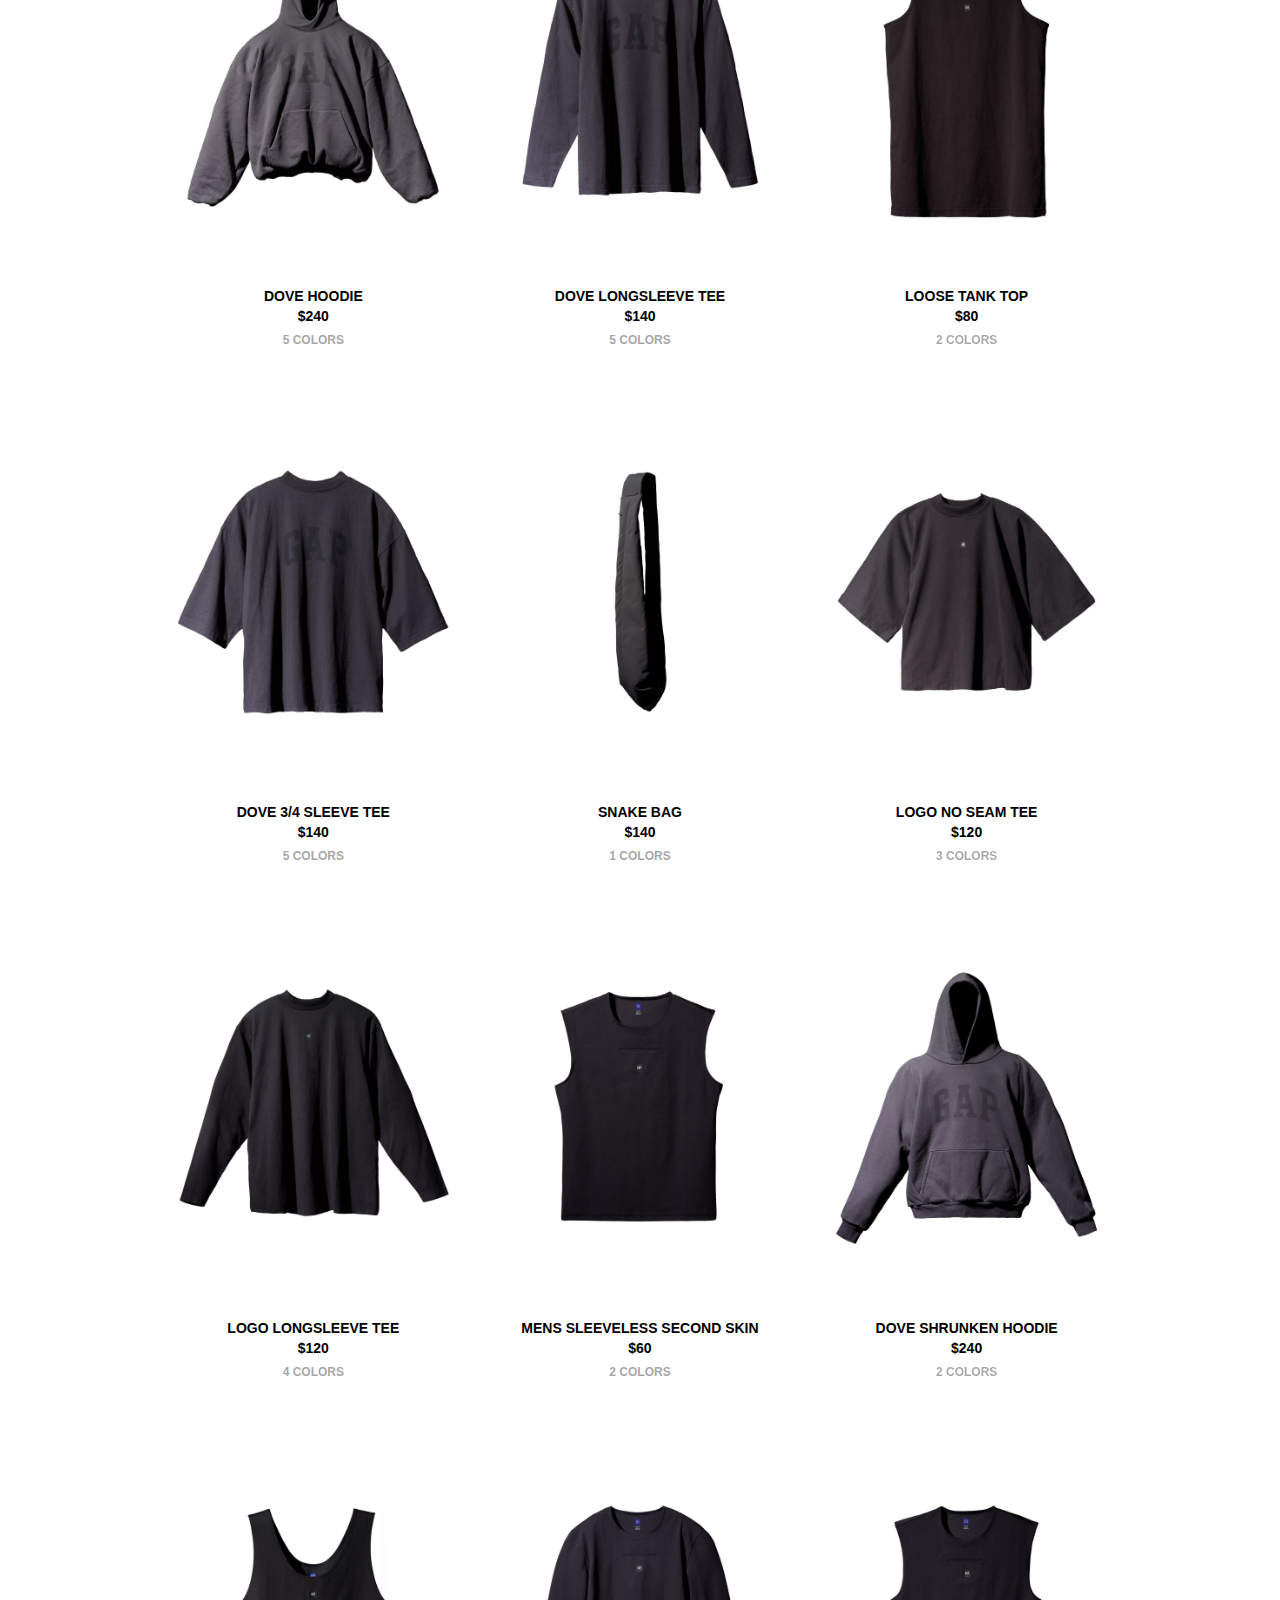
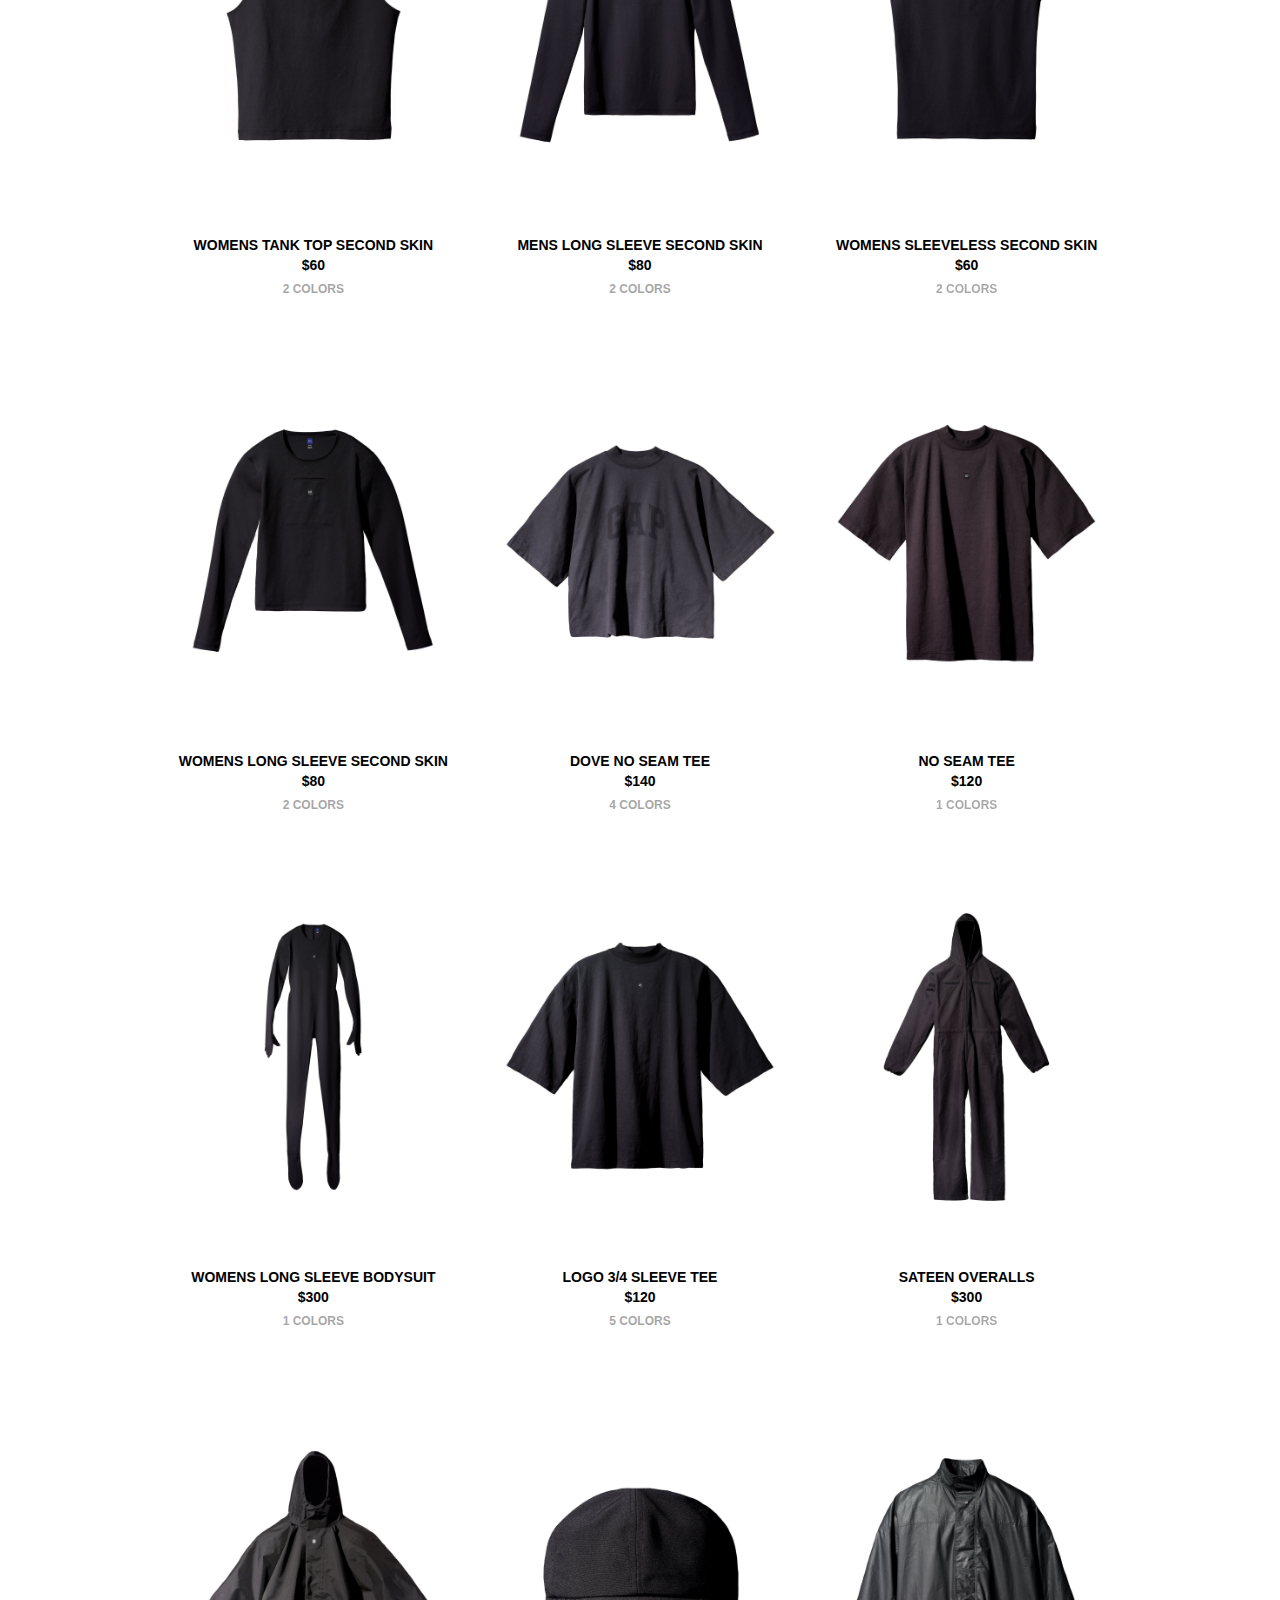
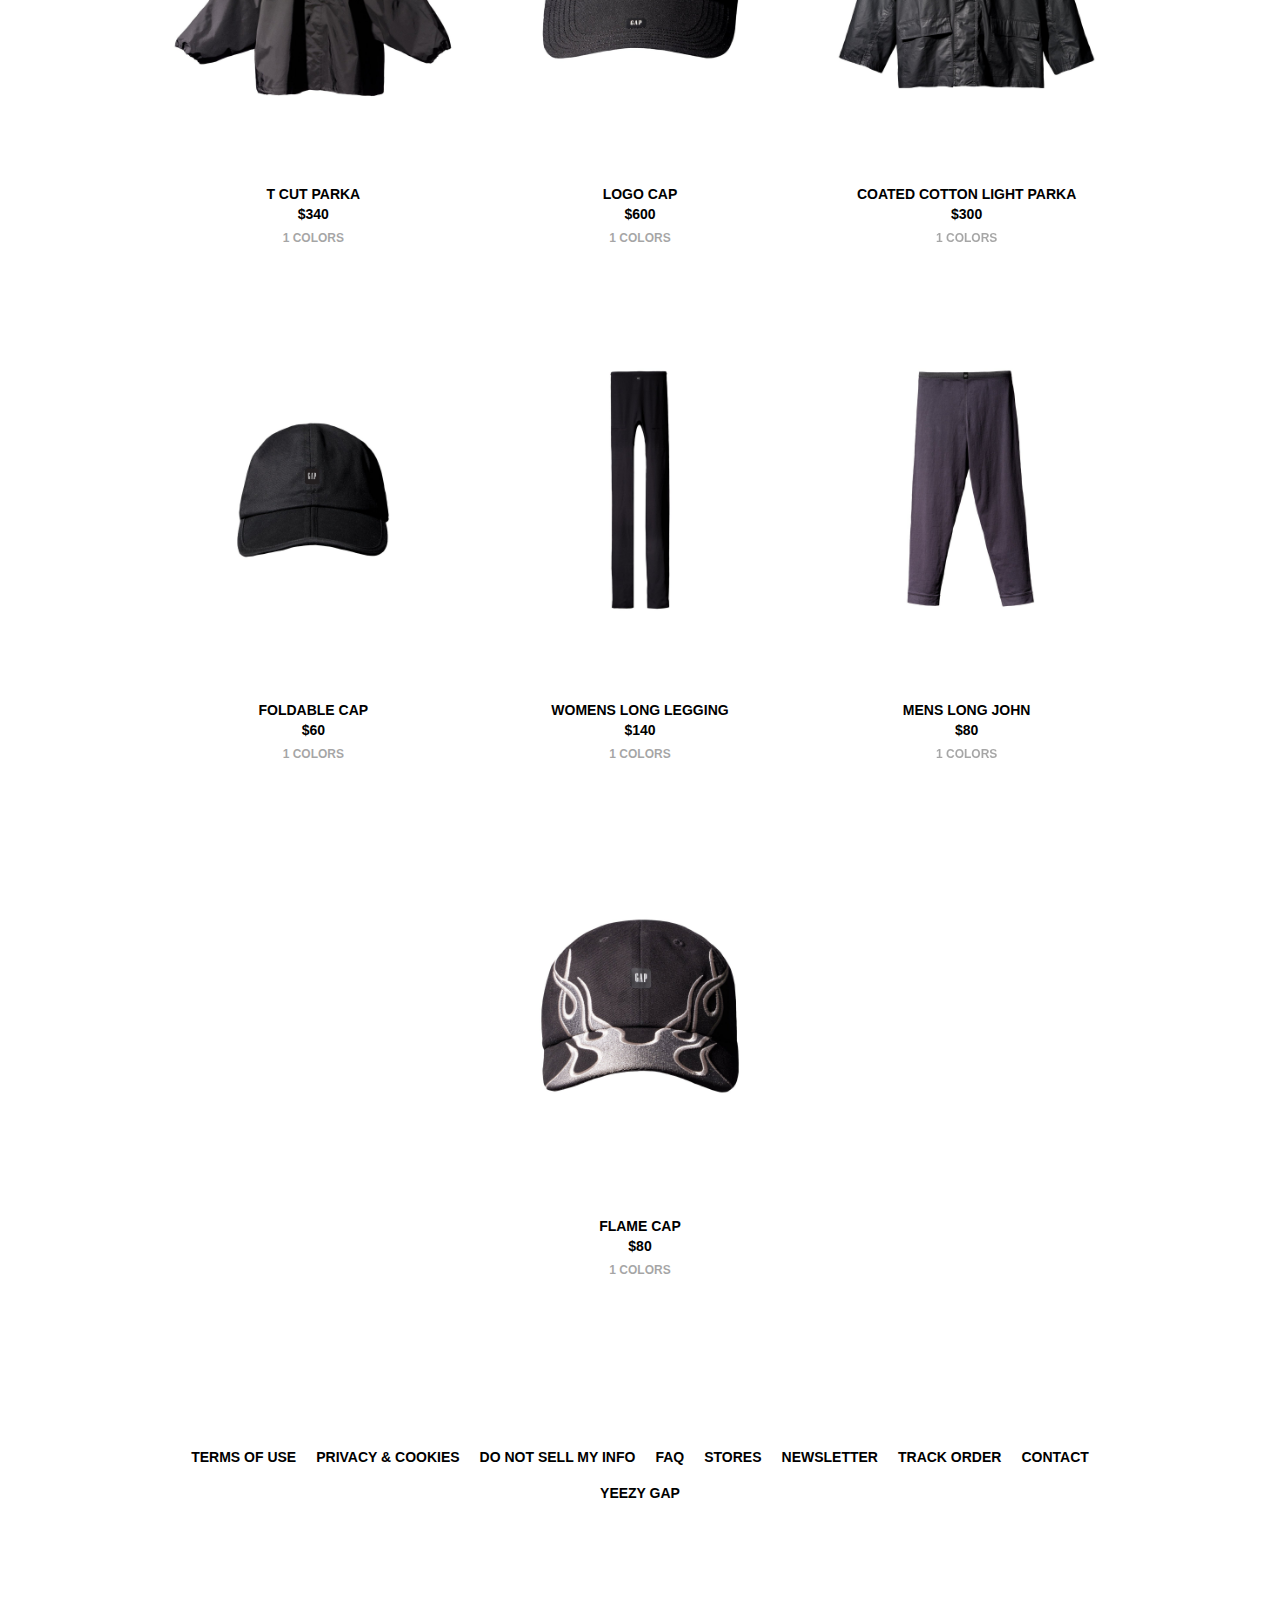
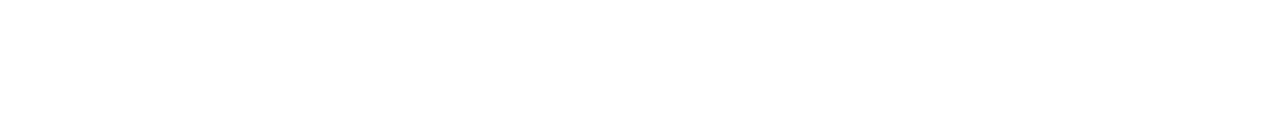
==== commit 2eee339f: "Update index.html" ====
--- a/index.html
+++ b/index.html
@@ -59,5 +59,5 @@
     </div>
     <div class="copy">YEEZY GAP</div>
   </div>
-  <script type="module" src="script.js"></script>
+  <script type="module" src="./script.js"></script>
 </body>
